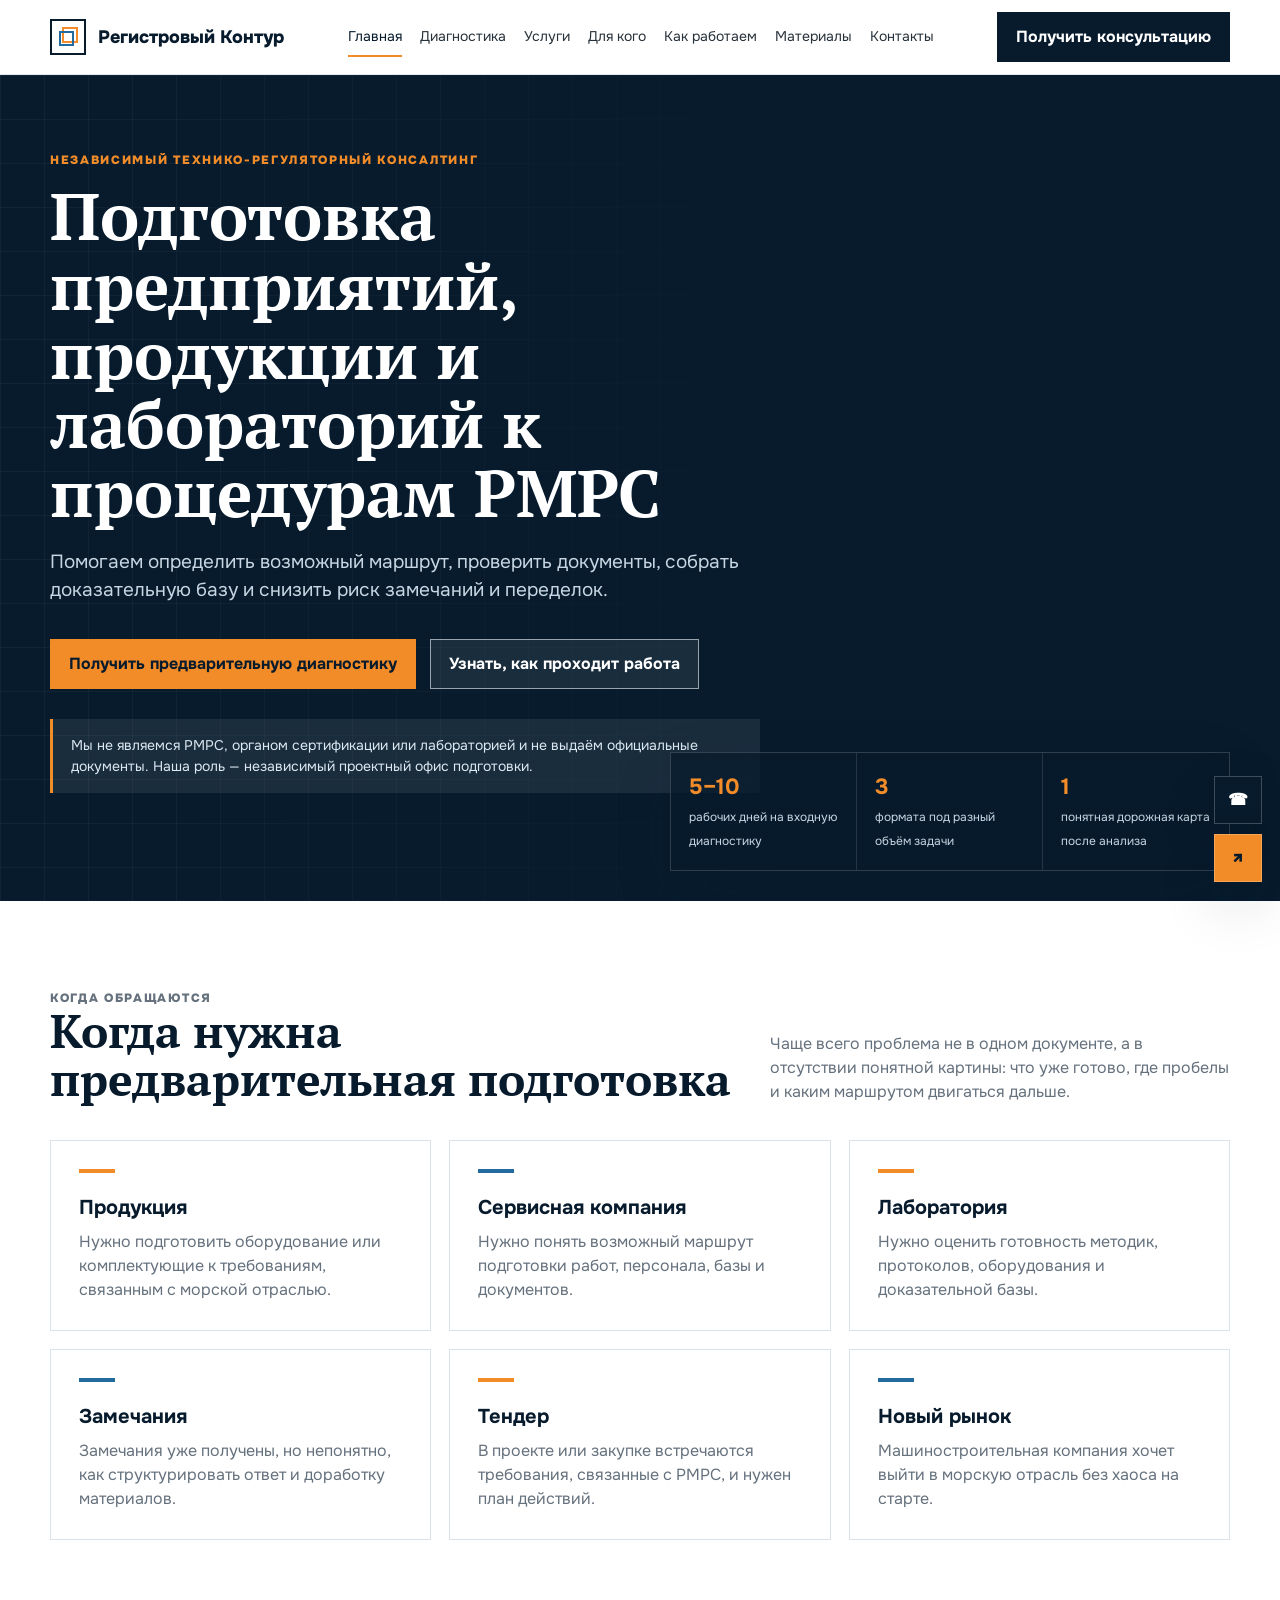
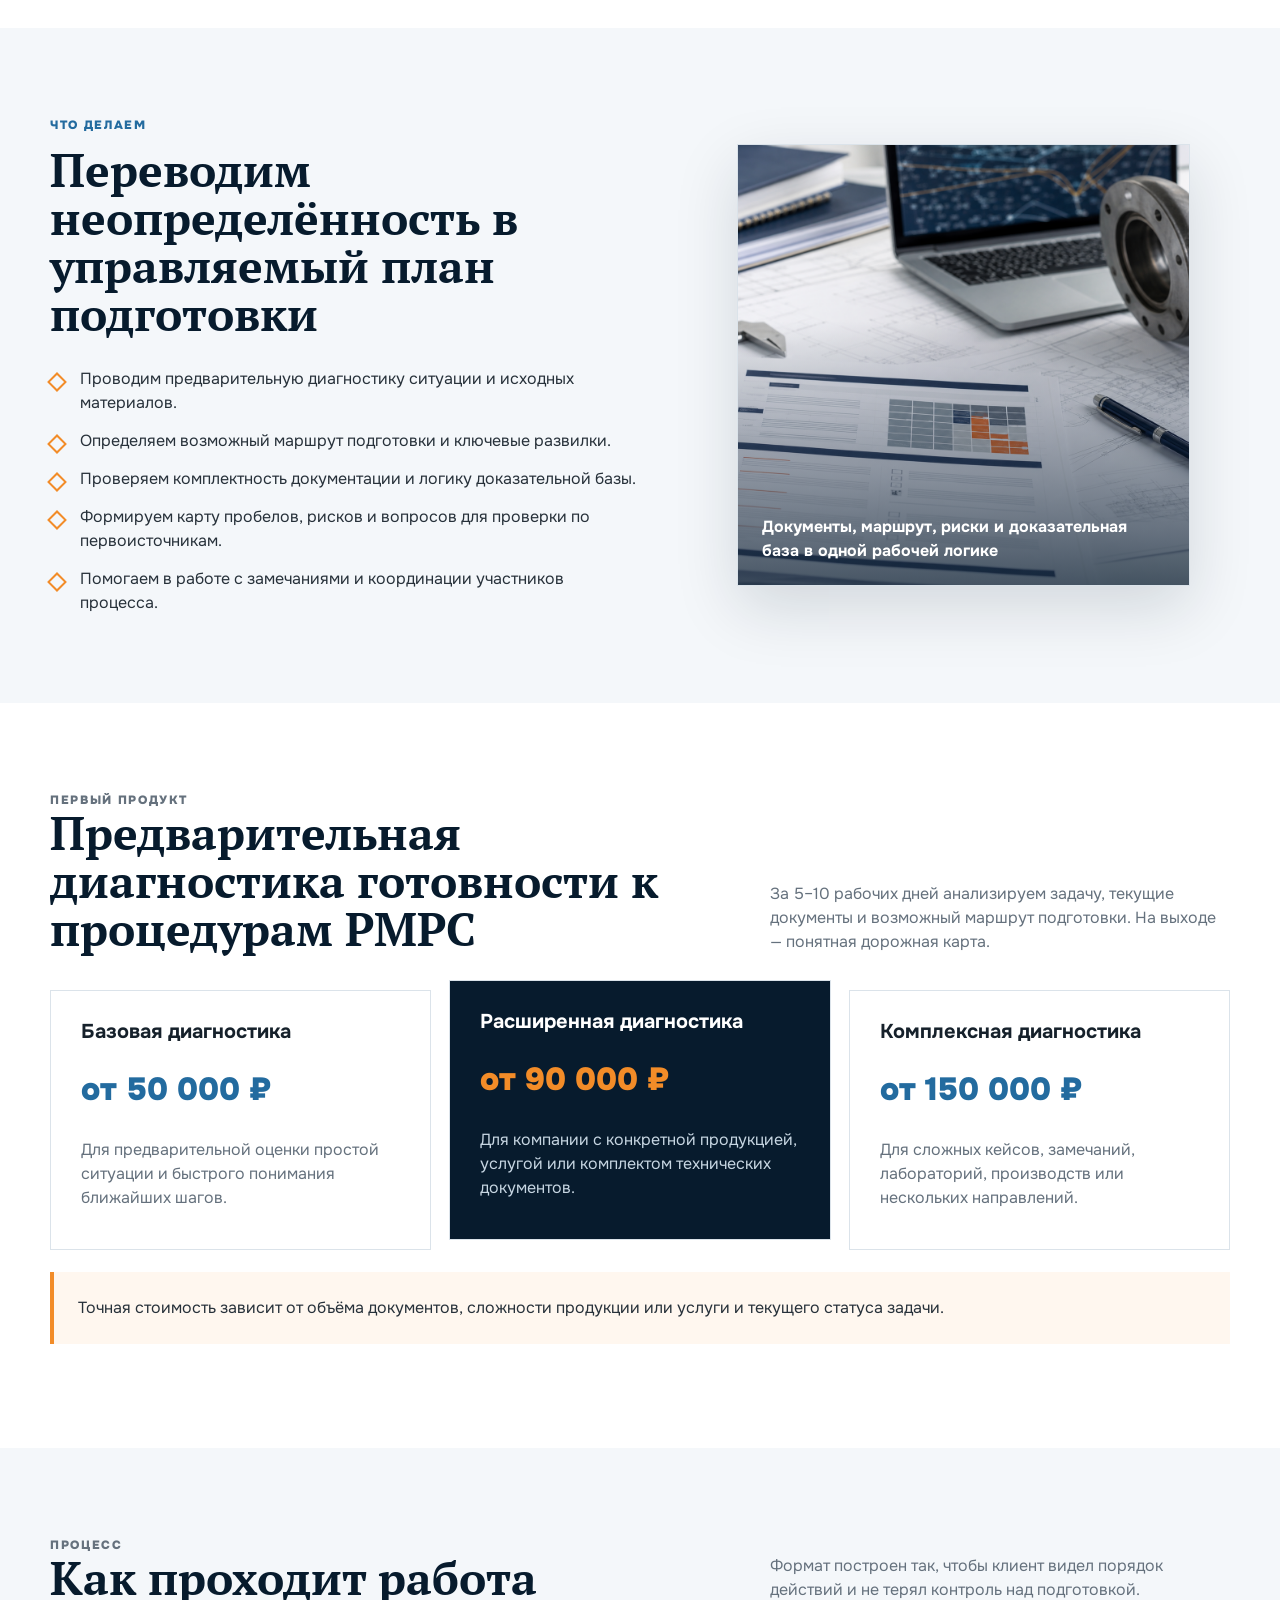
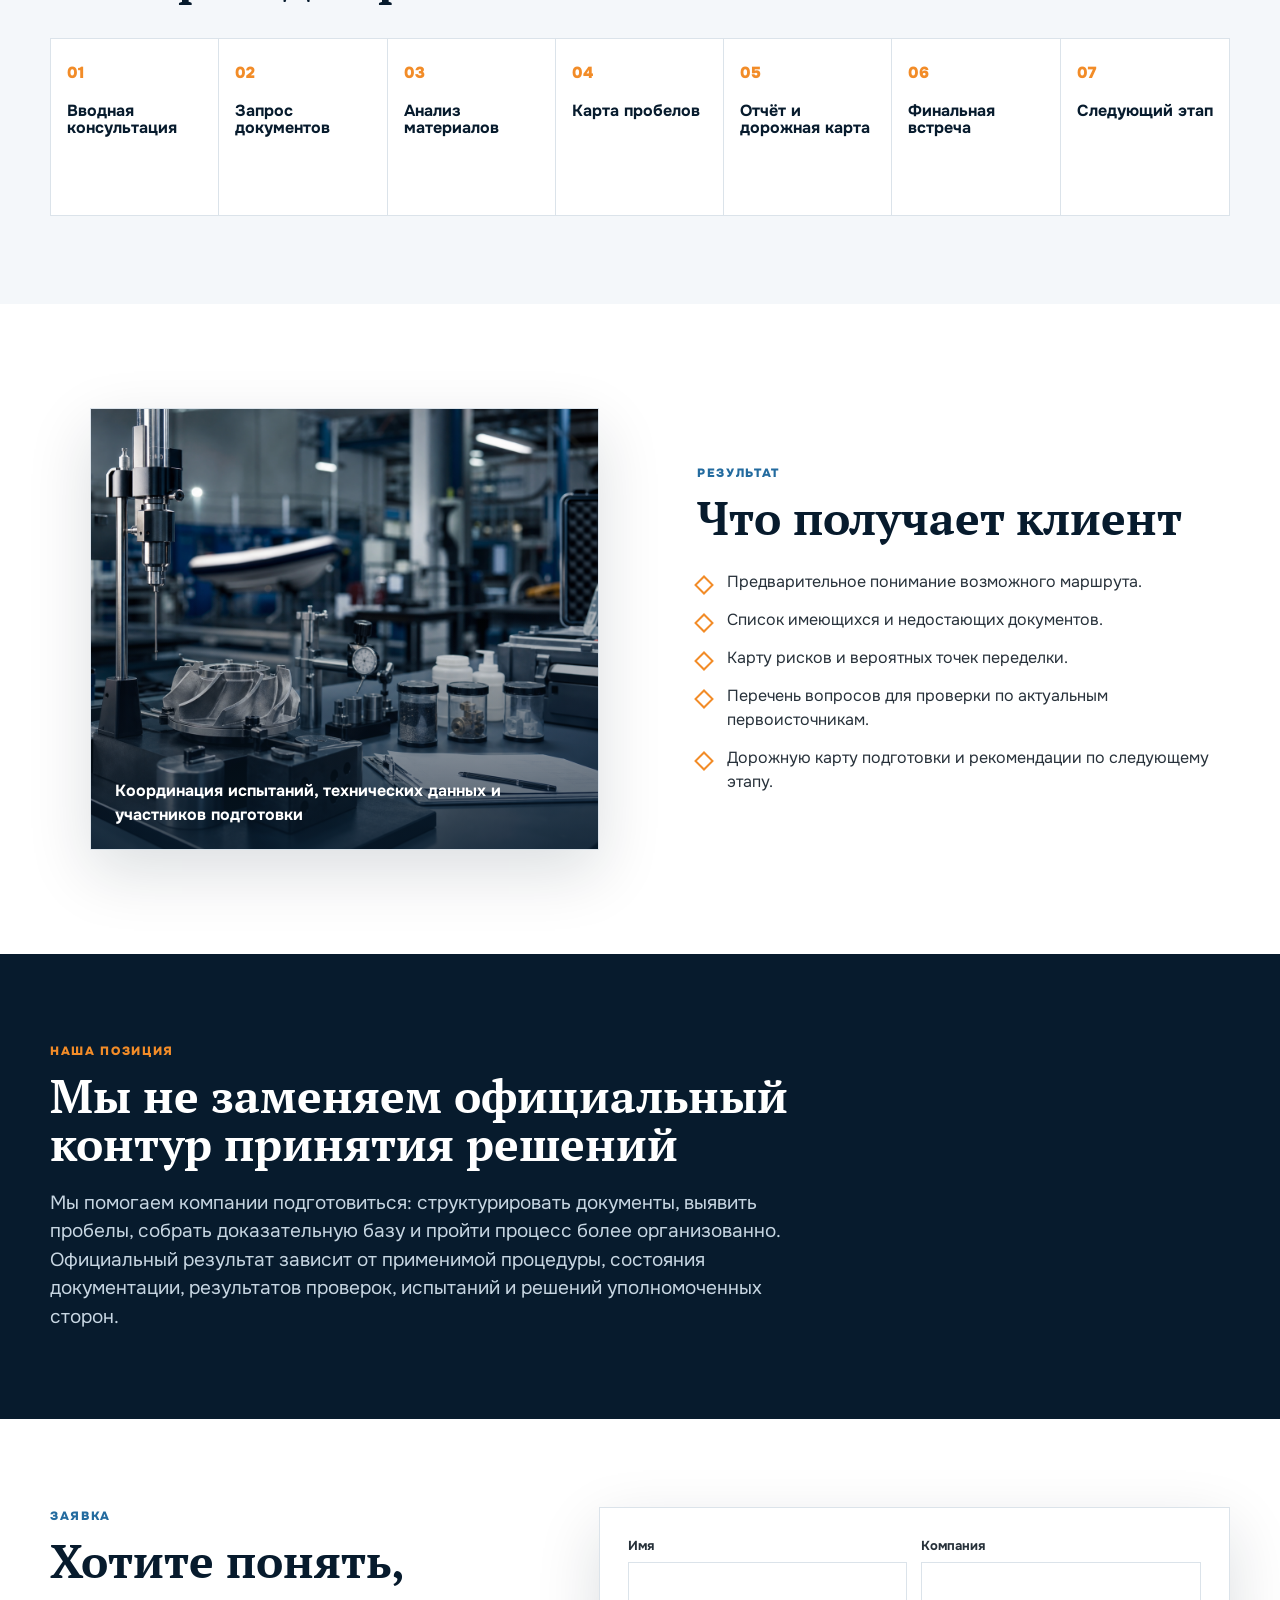
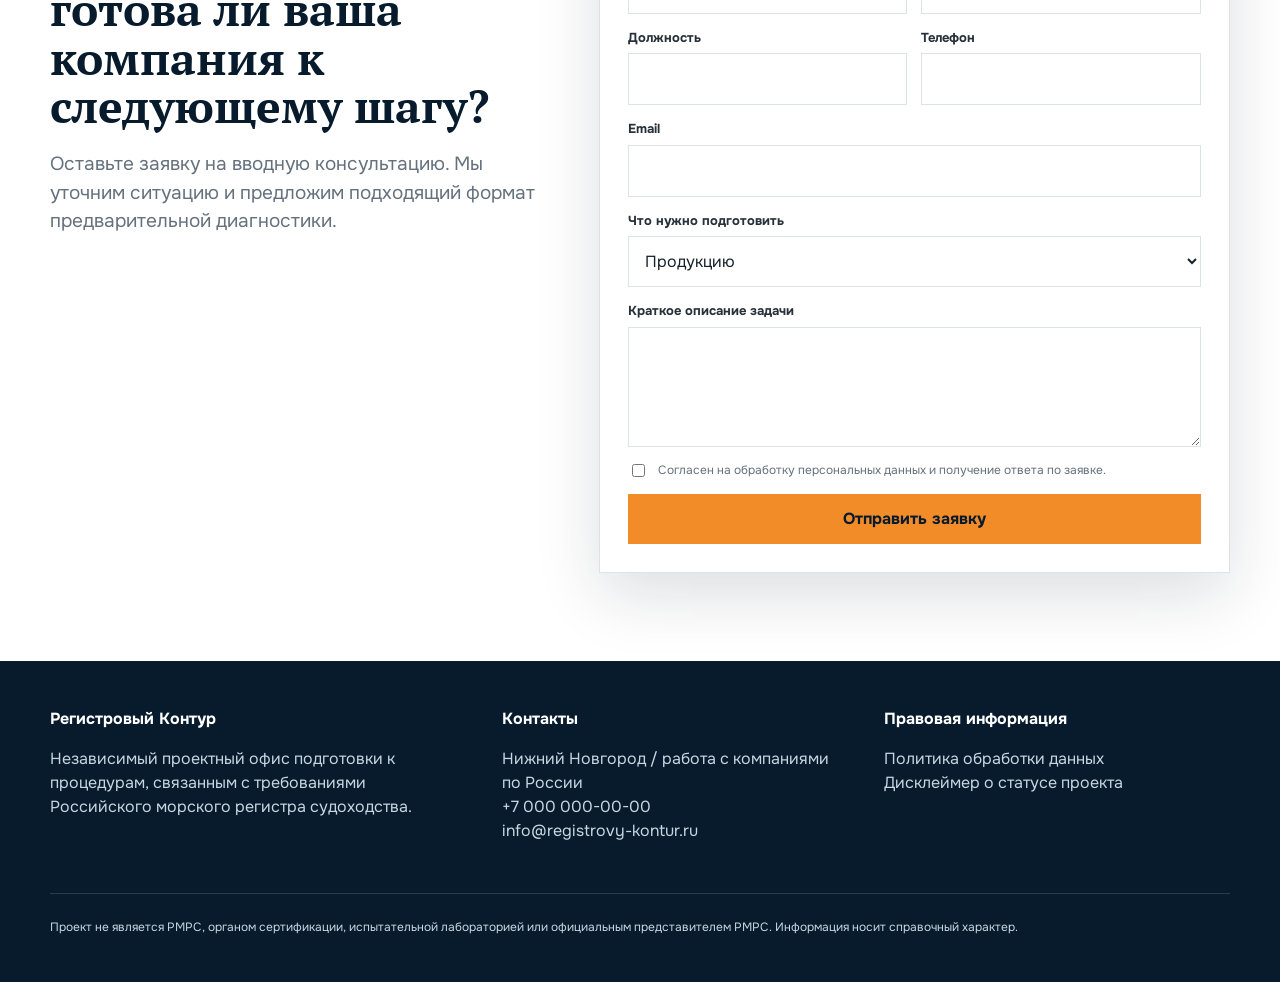
==== index.html @ a66cb866 "Initial site" ====
<!doctype html>
<html lang="ru">
<head>
  <meta charset="utf-8">
  <meta name="viewport" content="width=device-width, initial-scale=1">
  <title>Подготовка к процедурам РМРС — независимый технический консалтинг</title>
  <meta name="description" content="Помогаем производителям, сервисным компаниям и лабораториям подготовиться к процедурам РМРС: диагностика, документы, доказательная база, карта рисков и сопровождение замечаний.">
  <link rel="preconnect" href="https://fonts.googleapis.com">
  <link rel="preconnect" href="https://fonts.gstatic.com" crossorigin>
  <link href="https://fonts.googleapis.com/css2?family=Onest:wght@400;500;700;800;900&family=PT+Serif:wght@700&display=swap" rel="stylesheet">
  <link rel="stylesheet" href="assets/css/styles.css">
</head>
<body style="--hero-image: url('assets/img/hero-shipyard.png')">
  <header class="site-header">
    <nav class="nav" aria-label="Главное меню">
      <a class="brand" href="index.html"><span class="brand-mark"></span><span>Регистровый Контур</span></a>
      <button class="nav-toggle" type="button" aria-label="Открыть меню" aria-expanded="false"><span></span><span></span><span></span></button>
      <div class="nav-links">
        <a class="active" href="index.html">Главная</a>
        <a href="diagnostika.html">Диагностика</a>
        <a href="uslugi.html">Услуги</a>
        <a href="dlya-kogo.html">Для кого</a>
        <a href="kak-rabotaem.html">Как работаем</a>
        <a href="materialy.html">Материалы</a>
        <a href="contacts.html">Контакты</a>
      </div>
      <a class="button" href="#lead">Получить консультацию</a>
    </nav>
  </header>

  <main>
    <section class="hero">
      <div class="container hero-inner">
        <div>
          <p class="eyebrow">Независимый технико-регуляторный консалтинг</p>
          <h1>Подготовка предприятий, продукции и лабораторий к процедурам РМРС</h1>
          <p class="lead">Помогаем определить возможный маршрут, проверить документы, собрать доказательную базу и снизить риск замечаний и переделок.</p>
          <div class="hero-actions">
            <a class="button accent" href="#lead">Получить предварительную диагностику</a>
            <a class="button light" href="kak-rabotaem.html">Узнать, как проходит работа</a>
          </div>
          <p class="hero-note">Мы не являемся РМРС, органом сертификации или лабораторией и не выдаём официальные документы. Наша роль — независимый проектный офис подготовки.</p>
        </div>
        <div class="hero-metrics" aria-label="Ключевые параметры">
          <div class="metric"><strong>5–10</strong><span>рабочих дней на входную диагностику</span></div>
          <div class="metric"><strong>3</strong><span>формата под разный объём задачи</span></div>
          <div class="metric"><strong>1</strong><span>понятная дорожная карта после анализа</span></div>
        </div>
      </div>
    </section>

    <section class="section" id="situations">
      <div class="container">
        <div class="section-head">
          <div>
            <p class="eyebrow">Когда обращаются</p>
            <h2>Когда нужна предварительная подготовка</h2>
          </div>
          <p>Чаще всего проблема не в одном документе, а в отсутствии понятной картины: что уже готово, где пробелы и каким маршрутом двигаться дальше.</p>
        </div>
        <div class="grid cols-3">
          <article class="card"><h3>Продукция</h3><p>Нужно подготовить оборудование или комплектующие к требованиям, связанным с морской отраслью.</p></article>
          <article class="card blue"><h3>Сервисная компания</h3><p>Нужно понять возможный маршрут подготовки работ, персонала, базы и документов.</p></article>
          <article class="card"><h3>Лаборатория</h3><p>Нужно оценить готовность методик, протоколов, оборудования и доказательной базы.</p></article>
          <article class="card blue"><h3>Замечания</h3><p>Замечания уже получены, но непонятно, как структурировать ответ и доработку материалов.</p></article>
          <article class="card"><h3>Тендер</h3><p>В проекте или закупке встречаются требования, связанные с РМРС, и нужен план действий.</p></article>
          <article class="card blue"><h3>Новый рынок</h3><p>Машиностроительная компания хочет выйти в морскую отрасль без хаоса на старте.</p></article>
        </div>
      </div>
    </section>

    <section class="section soft">
      <div class="container split">
        <div>
          <p class="eyebrow">Что делаем</p>
          <h2>Переводим неопределённость в управляемый план подготовки</h2>
          <ul class="check-list">
            <li>Проводим предварительную диагностику ситуации и исходных материалов.</li>
            <li>Определяем возможный маршрут подготовки и ключевые развилки.</li>
            <li>Проверяем комплектность документации и логику доказательной базы.</li>
            <li>Формируем карту пробелов, рисков и вопросов для проверки по первоисточникам.</li>
            <li>Помогаем в работе с замечаниями и координации участников процесса.</li>
          </ul>
        </div>
        <figure class="media-panel">
          <img src="assets/img/docs-audit.png" alt="Техническая документация, чертежи и промышленная деталь на инженерном столе">
          <figcaption class="caption">Документы, маршрут, риски и доказательная база в одной рабочей логике</figcaption>
        </figure>
      </div>
    </section>

    <section class="section">
      <div class="container">
        <div class="section-head">
          <div>
            <p class="eyebrow">Первый продукт</p>
            <h2>Предварительная диагностика готовности к процедурам РМРС</h2>
          </div>
          <p>За 5–10 рабочих дней анализируем задачу, текущие документы и возможный маршрут подготовки. На выходе — понятная дорожная карта.</p>
        </div>
        <div class="price-grid">
          <article class="price-card">
            <h3>Базовая диагностика</h3>
            <div class="price">от 50 000 ₽</div>
            <p>Для предварительной оценки простой ситуации и быстрого понимания ближайших шагов.</p>
          </article>
          <article class="price-card featured">
            <h3>Расширенная диагностика</h3>
            <div class="price">от 90 000 ₽</div>
            <p>Для компании с конкретной продукцией, услугой или комплектом технических документов.</p>
          </article>
          <article class="price-card">
            <h3>Комплексная диагностика</h3>
            <div class="price">от 150 000 ₽</div>
            <p>Для сложных кейсов, замечаний, лабораторий, производств или нескольких направлений.</p>
          </article>
        </div>
        <p class="notice" style="margin-top: 22px;">Точная стоимость зависит от объёма документов, сложности продукции или услуги и текущего статуса задачи.</p>
      </div>
    </section>

    <section class="section soft">
      <div class="container">
        <div class="section-head">
          <div>
            <p class="eyebrow">Процесс</p>
            <h2>Как проходит работа</h2>
          </div>
          <p>Формат построен так, чтобы клиент видел порядок действий и не терял контроль над подготовкой.</p>
        </div>
        <div class="process">
          <div class="process-step"><span>01</span><h3>Вводная консультация</h3></div>
          <div class="process-step"><span>02</span><h3>Запрос документов</h3></div>
          <div class="process-step"><span>03</span><h3>Анализ материалов</h3></div>
          <div class="process-step"><span>04</span><h3>Карта пробелов</h3></div>
          <div class="process-step"><span>05</span><h3>Отчёт и дорожная карта</h3></div>
          <div class="process-step"><span>06</span><h3>Финальная встреча</h3></div>
          <div class="process-step"><span>07</span><h3>Следующий этап</h3></div>
        </div>
      </div>
    </section>

    <section class="section">
      <div class="container split">
        <figure class="media-panel">
          <img src="assets/img/lab-control.png" alt="Лабораторный стенд, измерительное оборудование и промышленная деталь">
          <figcaption class="caption">Координация испытаний, технических данных и участников подготовки</figcaption>
        </figure>
        <div>
          <p class="eyebrow">Результат</p>
          <h2>Что получает клиент</h2>
          <ul class="check-list">
            <li>Предварительное понимание возможного маршрута.</li>
            <li>Список имеющихся и недостающих документов.</li>
            <li>Карту рисков и вероятных точек переделки.</li>
            <li>Перечень вопросов для проверки по актуальным первоисточникам.</li>
            <li>Дорожную карту подготовки и рекомендации по следующему этапу.</li>
          </ul>
        </div>
      </div>
    </section>

    <section class="section dark">
      <div class="container">
        <p class="eyebrow">Наша позиция</p>
        <h2>Мы не заменяем официальный контур принятия решений</h2>
        <p class="lead">Мы помогаем компании подготовиться: структурировать документы, выявить пробелы, собрать доказательную базу и пройти процесс более организованно. Официальный результат зависит от применимой процедуры, состояния документации, результатов проверок, испытаний и решений уполномоченных сторон.</p>
      </div>
    </section>

    <section class="section" id="lead">
      <div class="container form-shell">
        <div>
          <p class="eyebrow">Заявка</p>
          <h2>Хотите понять, готова ли ваша компания к следующему шагу?</h2>
          <p class="lead">Оставьте заявку на вводную консультацию. Мы уточним ситуацию и предложим подходящий формат предварительной диагностики.</p>
        </div>
        <form class="form" data-lead-form>
          <div class="honeypot"><label>Сайт <input name="website" autocomplete="off"></label></div>
          <div class="form-row">
            <div class="field"><label for="name">Имя</label><input id="name" name="name" required></div>
            <div class="field"><label for="company">Компания</label><input id="company" name="company" required></div>
          </div>
          <div class="form-row">
            <div class="field"><label for="role">Должность</label><input id="role" name="role"></div>
            <div class="field"><label for="phone">Телефон</label><input id="phone" name="phone" required></div>
          </div>
          <div class="field"><label for="email">Email</label><input id="email" name="email" type="email"></div>
          <div class="field"><label for="topic">Что нужно подготовить</label><select id="topic" name="topic"><option>Продукцию</option><option>Сервисную компанию</option><option>Лабораторию</option><option>Производство</option><option>Документацию</option><option>Замечания</option><option>Пока не знаю, нужна консультация</option></select></div>
          <div class="field"><label for="message">Краткое описание задачи</label><textarea id="message" name="message"></textarea></div>
          <label class="consent"><input type="checkbox" required> <span>Согласен на обработку персональных данных и получение ответа по заявке.</span></label>
          <button class="button accent" type="submit">Отправить заявку</button>
          <div class="form-status" role="status"></div>
        </form>
      </div>
    </section>
  </main>

  <footer class="site-footer">
    <div class="container footer-grid">
      <div><strong>Регистровый Контур</strong><p>Независимый проектный офис подготовки к процедурам, связанным с требованиями Российского морского регистра судоходства.</p></div>
      <div><strong>Контакты</strong><p>Нижний Новгород / работа с компаниями по России<br><a href="tel:+70000000000">+7 000 000-00-00</a><br><a href="mailto:info@registrovy-kontur.ru">info@registrovy-kontur.ru</a></p></div>
      <div><strong>Правовая информация</strong><p><a href="privacy.html">Политика обработки данных</a><br><a href="about.html#disclaimer">Дисклеймер о статусе проекта</a></p></div>
    </div>
    <div class="container legal">Проект не является РМРС, органом сертификации, испытательной лабораторией или официальным представителем РМРС. Информация носит справочный характер.</div>
  </footer>

  <div class="floating-actions" aria-label="Быстрые действия"><a href="tel:+70000000000" aria-label="Позвонить">☎</a><a href="contacts.html#lead" aria-label="Написать">↗</a></div>
  <script src="assets/js/main.js"></script>
</body>
</html>
---- assets/css/styles.css ----
:root {
  --navy: #071b2d;
  --navy-2: #0d2a44;
  --blue: #236b9f;
  --sky: #7bbce3;
  --orange: #f28c28;
  --ink: #16212b;
  --muted: #65717d;
  --line: #dbe3ea;
  --soft: #f4f7fa;
  --white: #ffffff;
  --graphite: #27313a;
  --shadow: 0 22px 60px rgba(7, 27, 45, 0.14);
  --radius: 8px;
}

* {
  box-sizing: border-box;
}

html {
  scroll-behavior: smooth;
}

body {
  margin: 0;
  font-family: "Onest", "Segoe UI", sans-serif;
  color: var(--ink);
  background: var(--white);
  line-height: 1.5;
}

img {
  display: block;
  max-width: 100%;
}

a {
  color: inherit;
  text-decoration: none;
}

button,
input,
select,
textarea {
  font: inherit;
}

.site-header {
  position: sticky;
  top: 0;
  z-index: 30;
  border-bottom: 1px solid rgba(219, 227, 234, 0.82);
  background: rgba(255, 255, 255, 0.92);
  backdrop-filter: blur(18px);
}

.nav {
  display: flex;
  align-items: center;
  justify-content: space-between;
  width: min(1180px, calc(100% - 40px));
  min-height: 74px;
  margin: 0 auto;
  gap: 24px;
}

.brand {
  display: flex;
  align-items: center;
  gap: 12px;
  font-weight: 800;
  letter-spacing: 0;
  color: var(--navy);
}

.brand-mark {
  position: relative;
  width: 36px;
  height: 36px;
  border: 2px solid var(--navy);
}

.brand-mark::before,
.brand-mark::after {
  content: "";
  position: absolute;
  border: 2px solid var(--orange);
}

.brand-mark::before {
  inset: 6px 6px auto auto;
  width: 12px;
  height: 12px;
}

.brand-mark::after {
  left: 7px;
  bottom: 7px;
  width: 11px;
  height: 11px;
  border-color: var(--blue);
}

.brand span:last-child {
  display: block;
  font-size: 18px;
  white-space: nowrap;
}

.nav-links {
  display: flex;
  align-items: center;
  gap: 18px;
  color: var(--graphite);
  font-size: 14px;
}

.nav-links a {
  padding: 8px 0;
  border-bottom: 2px solid transparent;
}

.nav-links a:hover,
.nav-links a.active {
  color: var(--navy);
  border-color: var(--orange);
}

.nav-toggle {
  display: none;
  width: 42px;
  height: 42px;
  border: 1px solid var(--line);
  background: var(--white);
  color: var(--navy);
  cursor: pointer;
}

.nav-toggle span {
  display: block;
  width: 18px;
  height: 2px;
  margin: 5px auto;
  background: currentColor;
}

.button {
  display: inline-flex;
  align-items: center;
  justify-content: center;
  min-height: 46px;
  padding: 12px 18px;
  border: 1px solid var(--navy);
  background: var(--navy);
  color: var(--white);
  font-weight: 700;
  cursor: pointer;
  transition: transform 0.18s ease, border-color 0.18s ease, background 0.18s ease;
}

.button:hover {
  transform: translateY(-1px);
  background: var(--navy-2);
  border-color: var(--navy-2);
}

.button.accent {
  border-color: var(--orange);
  background: var(--orange);
  color: var(--navy);
}

.button.ghost {
  background: transparent;
  color: var(--navy);
}

.button.light {
  border-color: rgba(255, 255, 255, 0.56);
  background: rgba(255, 255, 255, 0.08);
  color: var(--white);
}

.section {
  padding: 88px 0;
}

.section.tight {
  padding: 58px 0;
}

.section.soft {
  background: var(--soft);
}

.section.dark {
  background: var(--navy);
  color: var(--white);
}

.container {
  width: min(1180px, calc(100% - 40px));
  margin: 0 auto;
}

.eyebrow {
  margin: 0 0 12px;
  color: var(--blue);
  font-size: 12px;
  font-weight: 900;
  letter-spacing: 0.14em;
  text-transform: uppercase;
}

.dark .eyebrow,
.hero .eyebrow {
  color: var(--orange);
}

h1,
h2,
h3 {
  margin: 0;
  color: var(--navy);
  line-height: 1.05;
  letter-spacing: 0;
}

.dark h1,
.dark h2,
.dark h3,
.hero h1 {
  color: var(--white);
}

h1 {
  max-width: 820px;
  font-family: "PT Serif", Georgia, serif;
  font-size: 66px;
  font-weight: 700;
}

h2 {
  max-width: 780px;
  font-family: "PT Serif", Georgia, serif;
  font-size: 46px;
}

h3 {
  font-size: 20px;
}

.lead {
  max-width: 760px;
  margin: 20px 0 0;
  color: var(--muted);
  font-size: 19px;
}

.dark .lead,
.hero .lead {
  color: #c7d6e2;
}

.hero {
  position: relative;
  min-height: calc(100vh - 74px);
  overflow: hidden;
  background: var(--navy);
  color: var(--white);
}

.hero::before {
  content: "";
  position: absolute;
  inset: 0;
  background:
    linear-gradient(90deg, rgba(7, 27, 45, 0.98) 0%, rgba(7, 27, 45, 0.86) 42%, rgba(7, 27, 45, 0.28) 72%),
    var(--hero-image) center / cover no-repeat;
}

.hero::after {
  content: "";
  position: absolute;
  inset: 0;
  background-image:
    linear-gradient(rgba(255, 255, 255, 0.045) 1px, transparent 1px),
    linear-gradient(90deg, rgba(255, 255, 255, 0.045) 1px, transparent 1px);
  background-size: 44px 44px;
  mask-image: linear-gradient(90deg, black, transparent 70%);
}

.hero-inner {
  position: relative;
  z-index: 2;
  display: grid;
  grid-template-columns: minmax(0, 760px) 1fr;
  align-items: center;
  min-height: calc(100vh - 74px);
  padding: 74px 0 92px;
}

.hero-actions {
  display: flex;
  flex-wrap: wrap;
  gap: 14px;
  margin-top: 34px;
}

.hero-note {
  max-width: 710px;
  margin-top: 30px;
  padding: 16px 18px;
  border-left: 3px solid var(--orange);
  background: rgba(255, 255, 255, 0.08);
  color: #dce8f2;
  font-size: 14px;
}

.hero-metrics {
  position: absolute;
  right: 0;
  bottom: 30px;
  display: grid;
  grid-template-columns: repeat(3, 1fr);
  width: min(560px, 52vw);
  border: 1px solid rgba(255, 255, 255, 0.16);
  background: rgba(7, 27, 45, 0.72);
  box-shadow: var(--shadow);
}

.metric {
  padding: 18px;
  border-right: 1px solid rgba(255, 255, 255, 0.12);
}

.metric:last-child {
  border-right: 0;
}

.metric strong {
  display: block;
  color: var(--orange);
  font-size: 22px;
}

.metric span {
  color: #c7d6e2;
  font-size: 12px;
}

.section-head {
  display: flex;
  justify-content: space-between;
  align-items: end;
  gap: 32px;
  margin-bottom: 36px;
}

.section-head p {
  max-width: 460px;
  margin: 0;
  color: var(--muted);
}

.grid {
  display: grid;
  gap: 18px;
}

.grid.cols-2 {
  grid-template-columns: repeat(2, minmax(0, 1fr));
}

.grid.cols-3 {
  grid-template-columns: repeat(3, minmax(0, 1fr));
}

.grid.cols-4 {
  grid-template-columns: repeat(4, minmax(0, 1fr));
}

.card {
  position: relative;
  padding: 28px;
  border: 1px solid var(--line);
  background: var(--white);
}

.soft .card {
  background: var(--white);
}

.dark .card {
  border-color: rgba(255, 255, 255, 0.14);
  background: rgba(255, 255, 255, 0.06);
}

.card::before {
  content: "";
  display: block;
  width: 36px;
  height: 4px;
  margin-bottom: 24px;
  background: var(--orange);
}

.card.blue::before {
  background: var(--blue);
}

.card h3 {
  margin-bottom: 12px;
}

.card p {
  margin: 0;
  color: var(--muted);
}

.dark .card p {
  color: #c7d6e2;
}

.split {
  display: grid;
  grid-template-columns: minmax(0, 1.05fr) minmax(360px, 0.95fr);
  align-items: center;
  gap: 58px;
}

.media-panel {
  position: relative;
  min-height: 440px;
  overflow: hidden;
  border: 1px solid var(--line);
  background: var(--navy);
  box-shadow: var(--shadow);
}

.media-panel img {
  width: 100%;
  height: 100%;
  min-height: 440px;
  object-fit: cover;
}

.media-panel::after {
  content: "";
  position: absolute;
  inset: 0;
  background: linear-gradient(180deg, transparent 40%, rgba(7, 27, 45, 0.72));
}

.caption {
  position: absolute;
  left: 24px;
  right: 24px;
  bottom: 22px;
  z-index: 2;
  color: var(--white);
  font-weight: 700;
}

.check-list {
  display: grid;
  gap: 14px;
  margin: 28px 0 0;
  padding: 0;
  list-style: none;
}

.check-list li {
  position: relative;
  padding-left: 30px;
  color: var(--graphite);
}

.dark .check-list li {
  color: #dce8f2;
}

.check-list li::before {
  content: "";
  position: absolute;
  left: 0;
  top: 8px;
  width: 10px;
  height: 10px;
  border: 2px solid var(--orange);
  transform: rotate(45deg);
}

.process {
  display: grid;
  grid-template-columns: repeat(7, minmax(0, 1fr));
  border: 1px solid var(--line);
  background: var(--white);
}

.process-step {
  min-height: 176px;
  padding: 22px 16px;
  border-right: 1px solid var(--line);
}

.process-step:last-child {
  border-right: 0;
}

.process-step span {
  color: var(--orange);
  font-weight: 900;
}

.process-step h3 {
  margin-top: 18px;
  font-size: 16px;
}

.price-grid {
  display: grid;
  grid-template-columns: repeat(3, minmax(0, 1fr));
  gap: 18px;
}

.price-card {
  min-height: 260px;
  padding: 30px;
  border: 1px solid var(--line);
  background: var(--white);
}

.price-card.featured {
  background: var(--navy);
  color: var(--white);
  transform: translateY(-10px);
}

.price-card h3 {
  color: inherit;
}

.price {
  margin: 24px 0;
  color: var(--blue);
  font-size: 32px;
  font-weight: 900;
}

.featured .price {
  color: var(--orange);
}

.price-card p {
  margin: 0;
  color: var(--muted);
}

.featured p {
  color: #c7d6e2;
}

.notice {
  padding: 24px;
  border-left: 4px solid var(--orange);
  background: #fff7ef;
  color: var(--graphite);
}

.dark .notice {
  border-color: var(--orange);
  background: rgba(255, 255, 255, 0.08);
  color: #dce8f2;
}

.form-shell {
  display: grid;
  grid-template-columns: minmax(0, 0.8fr) minmax(420px, 1fr);
  gap: 44px;
  align-items: start;
}

.form {
  display: grid;
  gap: 14px;
  padding: 28px;
  border: 1px solid var(--line);
  background: var(--white);
  box-shadow: var(--shadow);
}

.form-row {
  display: grid;
  grid-template-columns: repeat(2, minmax(0, 1fr));
  gap: 14px;
}

.field {
  display: grid;
  gap: 6px;
}

.field label {
  color: var(--graphite);
  font-size: 13px;
  font-weight: 700;
}

.field input,
.field select,
.field textarea {
  width: 100%;
  border: 1px solid var(--line);
  border-radius: 0;
  background: var(--white);
  padding: 13px 12px;
  color: var(--ink);
  outline: none;
}

.field textarea {
  min-height: 120px;
  resize: vertical;
}

.field input:focus,
.field select:focus,
.field textarea:focus {
  border-color: var(--blue);
  box-shadow: 0 0 0 3px rgba(35, 107, 159, 0.12);
}

.consent {
  display: flex;
  gap: 10px;
  align-items: flex-start;
  color: var(--muted);
  font-size: 12px;
}

.consent input {
  margin-top: 3px;
}

.form-status {
  display: none;
  padding: 12px 14px;
  background: #e9f7ef;
  color: #145c33;
  font-size: 14px;
}

.form-status.visible {
  display: block;
}

.honeypot {
  position: absolute;
  left: -9999px;
}

.page-hero {
  padding: 82px 0 76px;
  background:
    linear-gradient(90deg, rgba(7, 27, 45, 0.96), rgba(7, 27, 45, 0.84)),
    var(--hero-image) center / cover no-repeat;
  color: var(--white);
}

.page-hero .lead {
  color: #c7d6e2;
}

.breadcrumbs {
  margin-bottom: 26px;
  color: #c7d6e2;
  font-size: 13px;
}

.breadcrumbs a {
  color: var(--white);
}

.article-list {
  display: grid;
  gap: 18px;
}

.article {
  display: grid;
  grid-template-columns: 180px 1fr;
  gap: 26px;
  align-items: center;
  padding: 24px;
  border: 1px solid var(--line);
  background: var(--white);
}

.article-date {
  color: var(--orange);
  font-weight: 900;
  text-transform: uppercase;
  letter-spacing: 0.08em;
}

.site-footer {
  padding: 46px 0;
  background: var(--navy);
  color: #c7d6e2;
}

.footer-grid {
  display: grid;
  grid-template-columns: 1.2fr 1fr 1fr;
  gap: 36px;
}

.site-footer strong {
  display: block;
  margin-bottom: 10px;
  color: var(--white);
}

.site-footer a:hover {
  color: var(--orange);
}

.legal {
  margin-top: 34px;
  padding-top: 24px;
  border-top: 1px solid rgba(255, 255, 255, 0.14);
  font-size: 12px;
}

.floating-actions {
  position: fixed;
  right: 18px;
  bottom: 18px;
  z-index: 25;
  display: grid;
  gap: 10px;
}

.floating-actions a {
  display: grid;
  place-items: center;
  width: 48px;
  height: 48px;
  border: 1px solid rgba(255, 255, 255, 0.22);
  background: var(--navy);
  color: var(--white);
  font-weight: 900;
  box-shadow: var(--shadow);
}

.floating-actions a:last-child {
  background: var(--orange);
  color: var(--navy);
}

@media (max-width: 980px) {
  .nav {
    min-height: 66px;
  }

  .nav-toggle {
    display: block;
  }

  .nav-links {
    position: absolute;
    left: 0;
    right: 0;
    top: 66px;
    display: none;
    flex-direction: column;
    align-items: stretch;
    padding: 16px 20px 20px;
    border-bottom: 1px solid var(--line);
    background: var(--white);
  }

  .nav-links.open {
    display: flex;
  }

  .nav-links a {
    padding: 11px 0;
  }

  .nav .button {
    display: none;
  }

  .hero-inner {
    grid-template-columns: 1fr;
    min-height: auto;
    padding: 70px 0 72px;
  }

  .hero-metrics {
    position: static;
    width: 100%;
    margin-top: 34px;
    grid-template-columns: 1fr;
  }

  h1 {
    font-size: 52px;
  }

  h2 {
    font-size: 38px;
  }

  .metric {
    border-right: 0;
    border-bottom: 1px solid rgba(255, 255, 255, 0.12);
  }

  .metric:last-child {
    border-bottom: 0;
  }

  .section-head,
  .split,
  .form-shell {
    grid-template-columns: 1fr;
    display: grid;
  }

  .grid.cols-3,
  .grid.cols-4,
  .price-grid {
    grid-template-columns: repeat(2, minmax(0, 1fr));
  }

  .process {
    grid-template-columns: repeat(2, minmax(0, 1fr));
  }

  .process-step {
    border-right: 1px solid var(--line);
    border-bottom: 1px solid var(--line);
  }
}

@media (max-width: 640px) {
  .container,
  .nav {
    width: min(100% - 28px, 1180px);
  }

  .brand span:last-child {
    font-size: 15px;
  }

  .section {
    padding: 62px 0;
  }

  h1 {
    font-size: 38px;
  }

  h2 {
    font-size: 30px;
  }

  .hero-actions,
  .button {
    width: 100%;
  }

  .hero::before {
    background:
      linear-gradient(180deg, rgba(7, 27, 45, 0.96) 0%, rgba(7, 27, 45, 0.9) 58%, rgba(7, 27, 45, 0.55) 100%),
      var(--hero-image) center / cover no-repeat;
  }

  .grid.cols-2,
  .grid.cols-3,
  .grid.cols-4,
  .price-grid,
  .process,
  .footer-grid,
  .form-row,
  .article {
    grid-template-columns: 1fr;
  }

  .media-panel,
  .media-panel img {
    min-height: 320px;
  }

  .price-card.featured {
    transform: none;
  }

  .form {
    padding: 20px;
  }

  .floating-actions {
    right: 12px;
    bottom: 12px;
  }
}
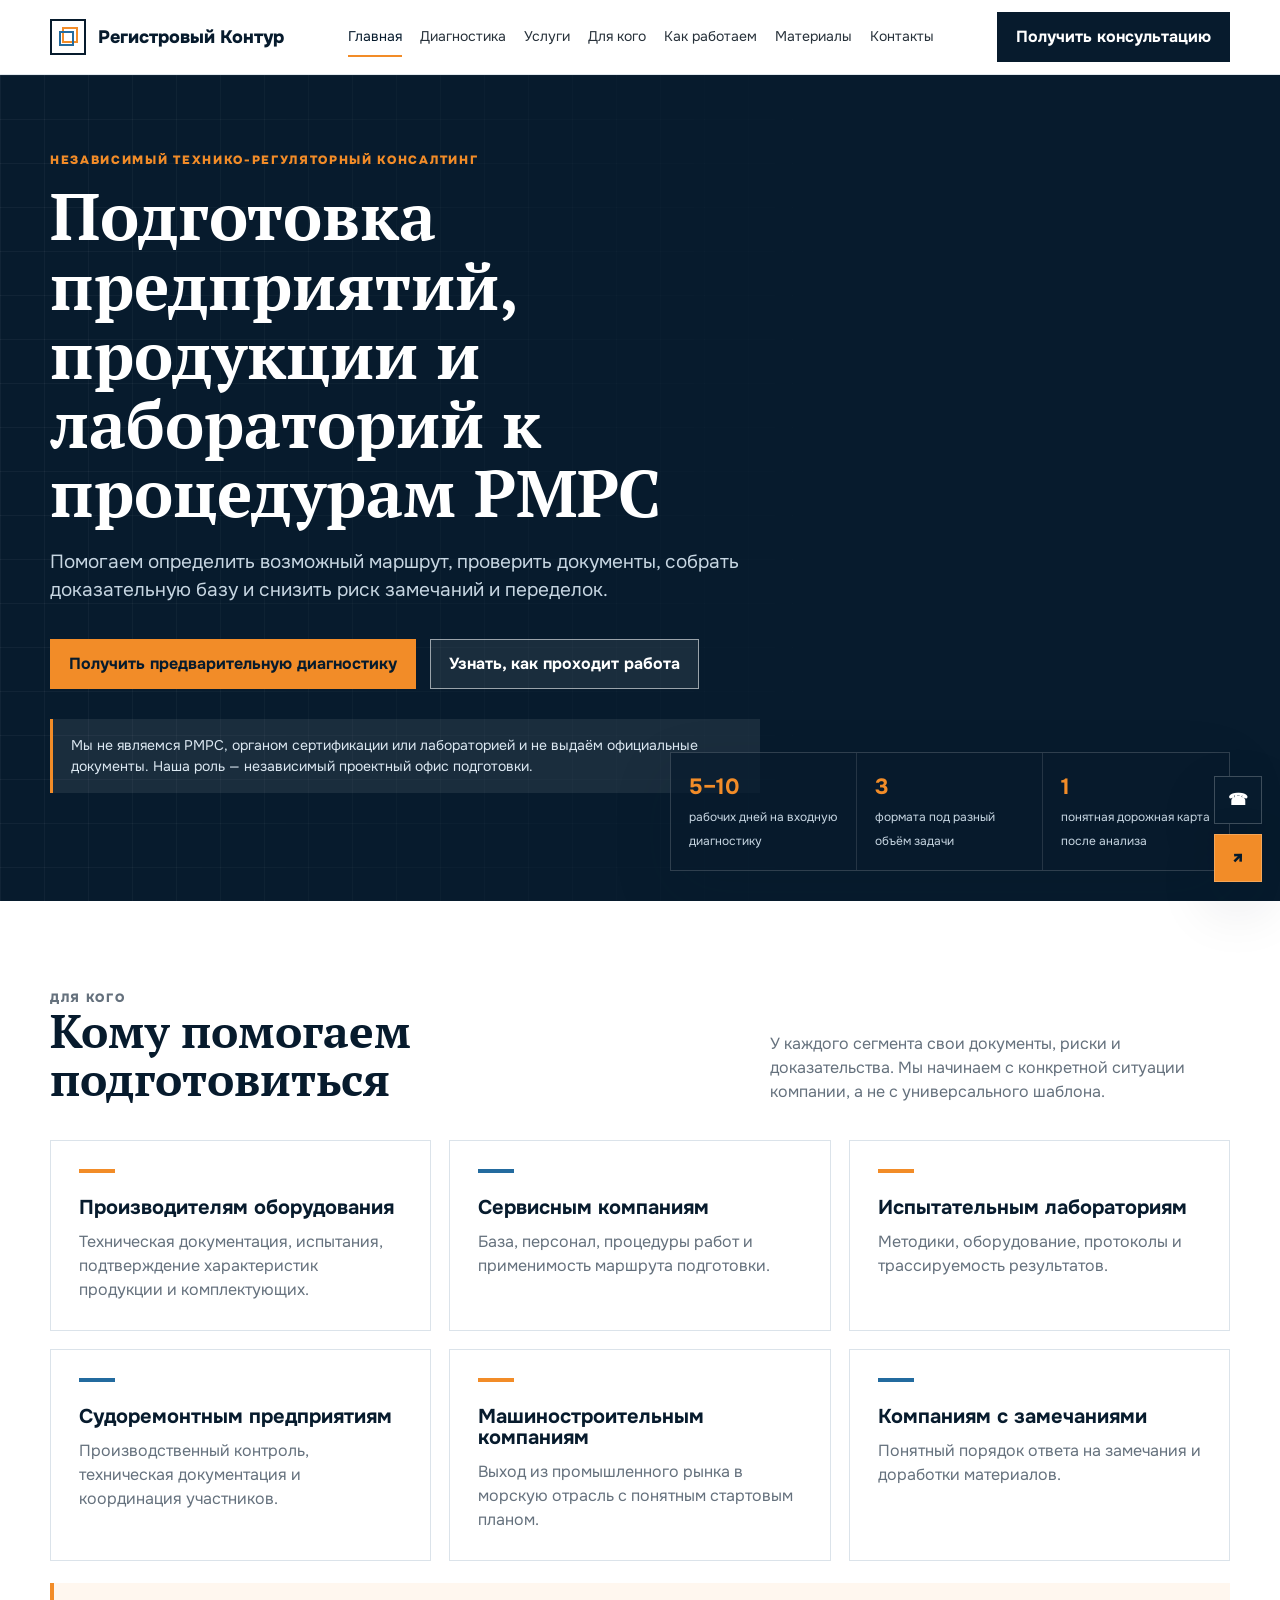
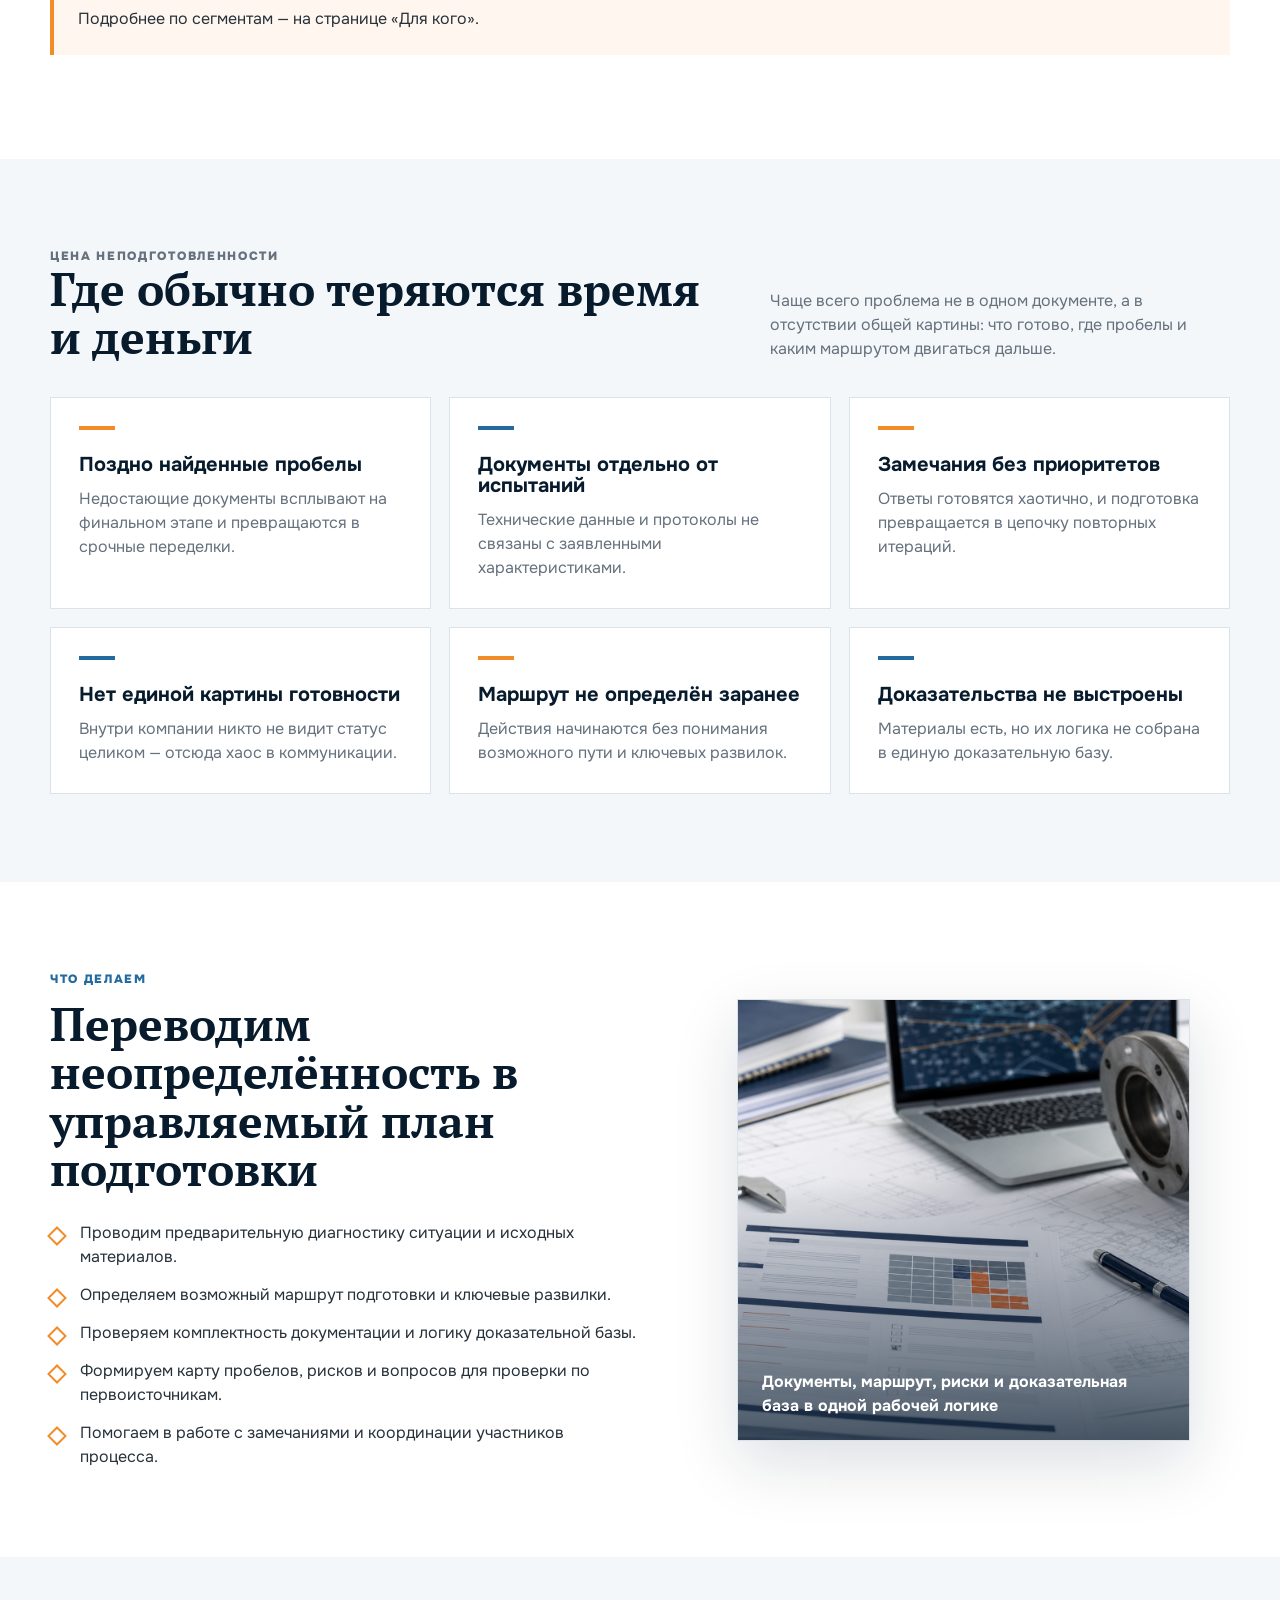
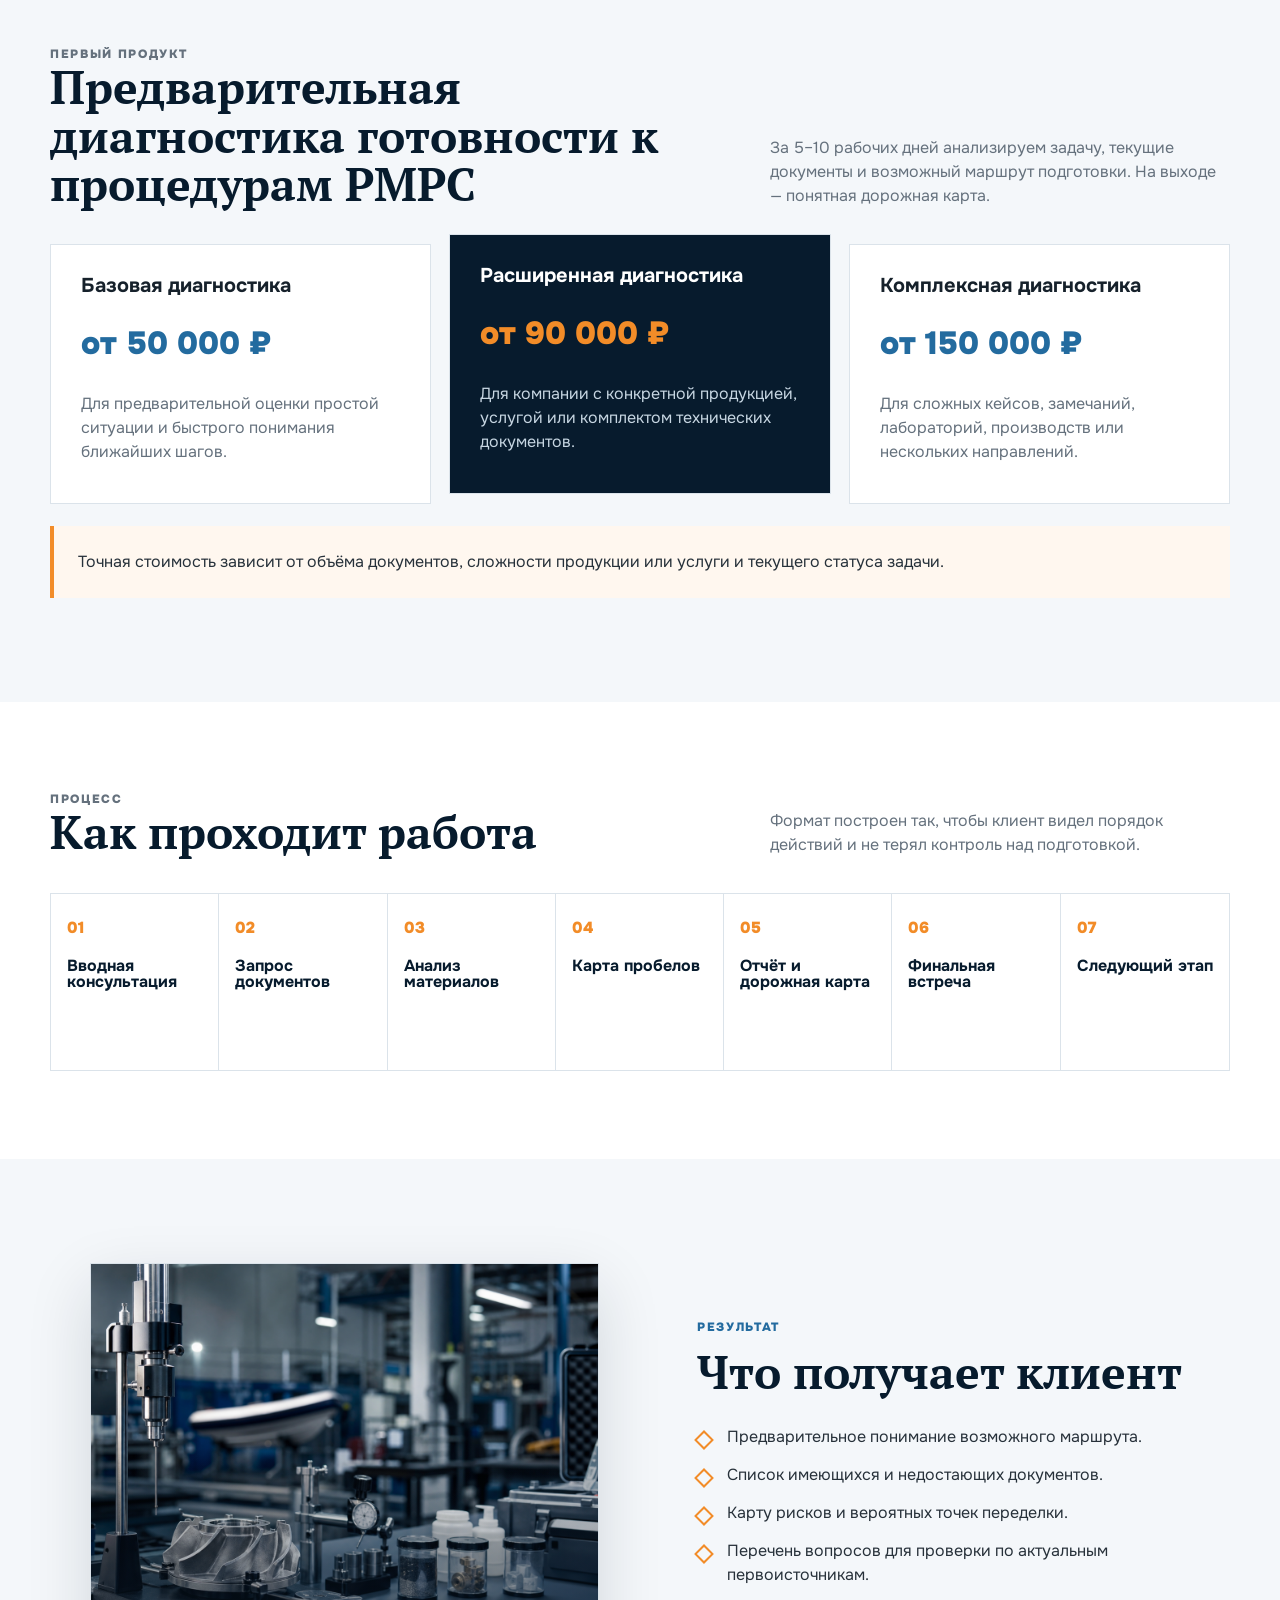
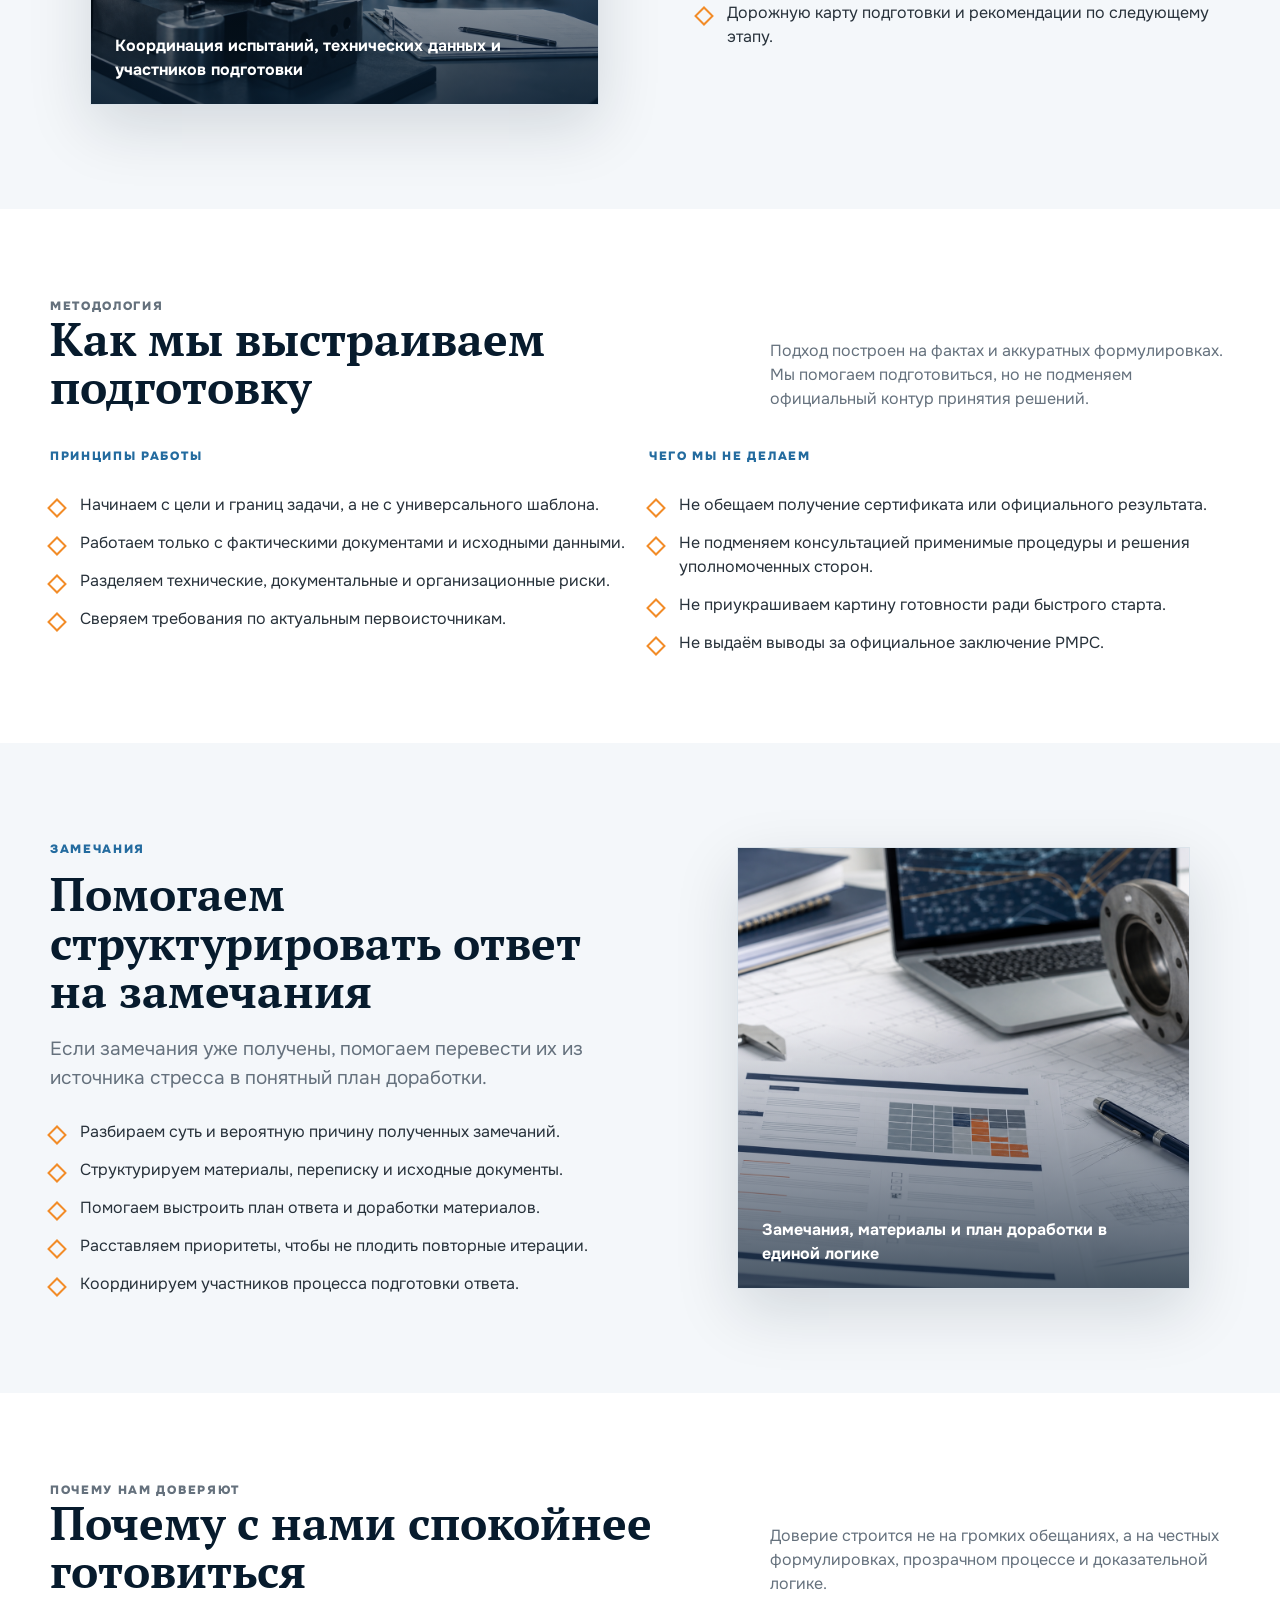
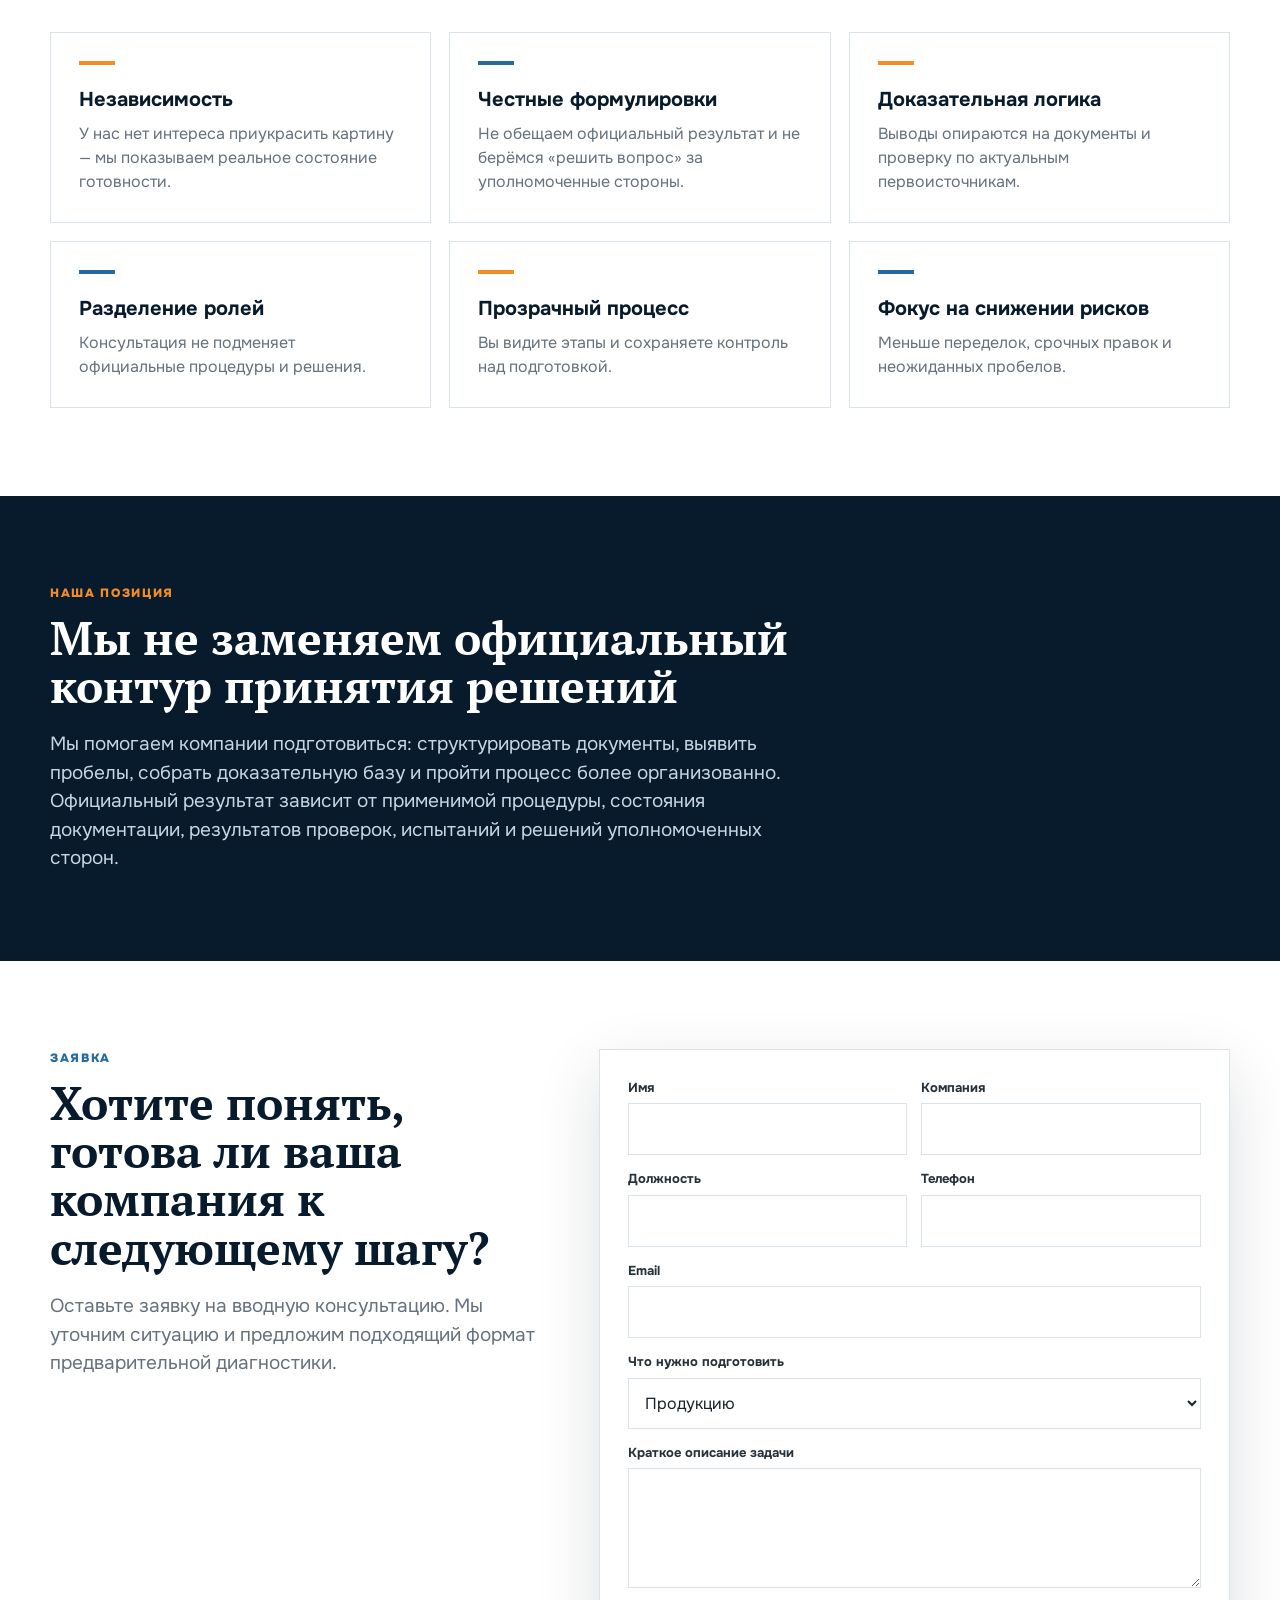
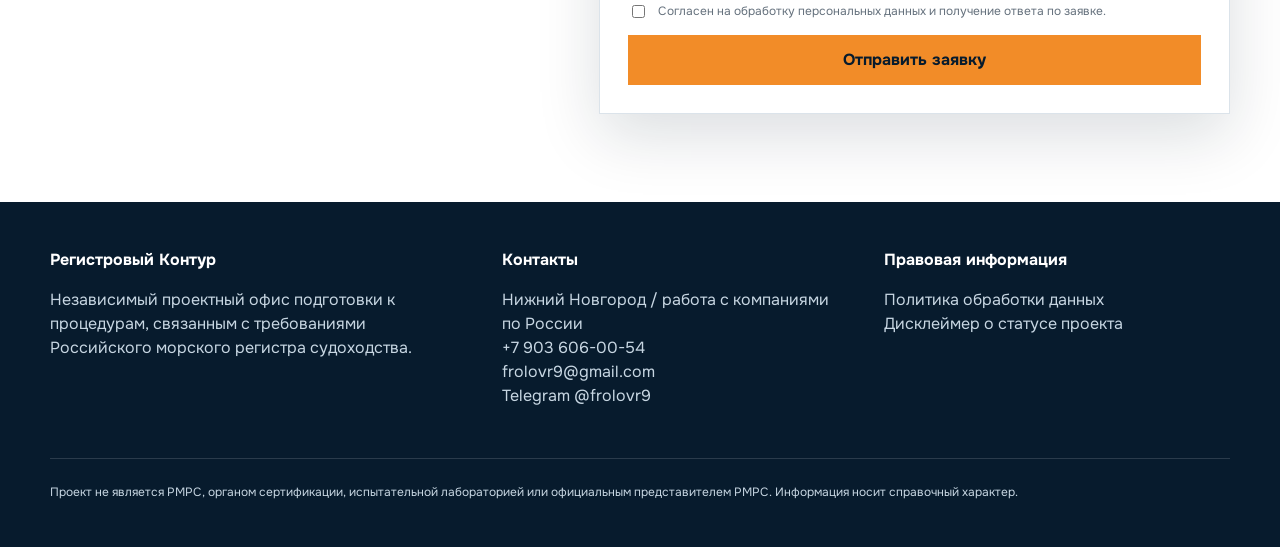
==== commit 612dd420: "Собрать главную в единый лендинг из 13 блоков, вставить реальные контакты, убрать демо-данные - inde" ====
--- a/index.html
+++ b/index.html
@@ -29,6 +29,7 @@
   </header>
 
   <main>
+    <!-- БЛОК 1 — ПЕРВЫЙ ЭКРАН (hero) -->
     <section class="hero">
       <div class="container hero-inner">
         <div>
@@ -37,7 +38,7 @@
           <p class="lead">Помогаем определить возможный маршрут, проверить документы, собрать доказательную базу и снизить риск замечаний и переделок.</p>
           <div class="hero-actions">
             <a class="button accent" href="#lead">Получить предварительную диагностику</a>
-            <a class="button light" href="kak-rabotaem.html">Узнать, как проходит работа</a>
+            <a class="button light" href="#process">Узнать, как проходит работа</a>
           </div>
           <p class="hero-note">Мы не являемся РМРС, органом сертификации или лабораторией и не выдаём официальные документы. Наша роль — независимый проектный офис подготовки.</p>
         </div>
@@ -49,27 +50,51 @@
       </div>
     </section>
 
-    <section class="section" id="situations">
-      <div class="container">
-        <div class="section-head">
-          <div>
-            <p class="eyebrow">Когда обращаются</p>
-            <h2>Когда нужна предварительная подготовка</h2>
-          </div>
-          <p>Чаще всего проблема не в одном документе, а в отсутствии понятной картины: что уже готово, где пробелы и каким маршрутом двигаться дальше.</p>
+    <!-- БЛОК 2 — ДЛЯ КОГО РАБОТАЕМ -->
+    <section class="section" id="for-whom">
+      <div class="container">
+        <div class="section-head">
+          <div>
+            <p class="eyebrow">Для кого</p>
+            <h2>Кому помогаем подготовиться</h2>
+          </div>
+          <p>У каждого сегмента свои документы, риски и доказательства. Мы начинаем с конкретной ситуации компании, а не с универсального шаблона.</p>
         </div>
         <div class="grid cols-3">
-          <article class="card"><h3>Продукция</h3><p>Нужно подготовить оборудование или комплектующие к требованиям, связанным с морской отраслью.</p></article>
-          <article class="card blue"><h3>Сервисная компания</h3><p>Нужно понять возможный маршрут подготовки работ, персонала, базы и документов.</p></article>
-          <article class="card"><h3>Лаборатория</h3><p>Нужно оценить готовность методик, протоколов, оборудования и доказательной базы.</p></article>
-          <article class="card blue"><h3>Замечания</h3><p>Замечания уже получены, но непонятно, как структурировать ответ и доработку материалов.</p></article>
-          <article class="card"><h3>Тендер</h3><p>В проекте или закупке встречаются требования, связанные с РМРС, и нужен план действий.</p></article>
-          <article class="card blue"><h3>Новый рынок</h3><p>Машиностроительная компания хочет выйти в морскую отрасль без хаоса на старте.</p></article>
-        </div>
-      </div>
-    </section>
-
-    <section class="section soft">
+          <article class="card"><h3>Производителям оборудования</h3><p>Техническая документация, испытания, подтверждение характеристик продукции и комплектующих.</p></article>
+          <article class="card blue"><h3>Сервисным компаниям</h3><p>База, персонал, процедуры работ и применимость маршрута подготовки.</p></article>
+          <article class="card"><h3>Испытательным лабораториям</h3><p>Методики, оборудование, протоколы и трассируемость результатов.</p></article>
+          <article class="card blue"><h3>Судоремонтным предприятиям</h3><p>Производственный контроль, техническая документация и координация участников.</p></article>
+          <article class="card"><h3>Машиностроительным компаниям</h3><p>Выход из промышленного рынка в морскую отрасль с понятным стартовым планом.</p></article>
+          <article class="card blue"><h3>Компаниям с замечаниями</h3><p>Понятный порядок ответа на замечания и доработки материалов.</p></article>
+        </div>
+        <p class="notice" style="margin-top: 22px;">Подробнее по сегментам — на странице <a href="dlya-kogo.html">«Для кого»</a>.</p>
+      </div>
+    </section>
+
+    <!-- БЛОК 3 — ГДЕ ТЕРЯЮТСЯ ВРЕМЯ И ДЕНЬГИ -->
+    <section class="section soft" id="risks">
+      <div class="container">
+        <div class="section-head">
+          <div>
+            <p class="eyebrow">Цена неподготовленности</p>
+            <h2>Где обычно теряются время и деньги</h2>
+          </div>
+          <p>Чаще всего проблема не в одном документе, а в отсутствии общей картины: что готово, где пробелы и каким маршрутом двигаться дальше.</p>
+        </div>
+        <div class="grid cols-3">
+          <article class="card"><h3>Поздно найденные пробелы</h3><p>Недостающие документы всплывают на финальном этапе и превращаются в срочные переделки.</p></article>
+          <article class="card blue"><h3>Документы отдельно от испытаний</h3><p>Технические данные и протоколы не связаны с заявленными характеристиками.</p></article>
+          <article class="card"><h3>Замечания без приоритетов</h3><p>Ответы готовятся хаотично, и подготовка превращается в цепочку повторных итераций.</p></article>
+          <article class="card blue"><h3>Нет единой картины готовности</h3><p>Внутри компании никто не видит статус целиком — отсюда хаос в коммуникации.</p></article>
+          <article class="card"><h3>Маршрут не определён заранее</h3><p>Действия начинаются без понимания возможного пути и ключевых развилок.</p></article>
+          <article class="card blue"><h3>Доказательства не выстроены</h3><p>Материалы есть, но их логика не собрана в единую доказательную базу.</p></article>
+        </div>
+      </div>
+    </section>
+
+    <!-- БЛОК 4 — ЧТО ДЕЛАЕМ -->
+    <section class="section">
       <div class="container split">
         <div>
           <p class="eyebrow">Что делаем</p>
@@ -89,7 +114,8 @@
       </div>
     </section>
 
-    <section class="section">
+    <!-- БЛОК 5 — ПРЕДВАРИТЕЛЬНАЯ ДИАГНОСТИКА -->
+    <section class="section soft" id="diagnostics">
       <div class="container">
         <div class="section-head">
           <div>
@@ -119,7 +145,8 @@
       </div>
     </section>
 
-    <section class="section soft">
+    <!-- БЛОК 6 — КАК РАБОТАЕМ -->
+    <section class="section" id="process">
       <div class="container">
         <div class="section-head">
           <div>
@@ -140,7 +167,8 @@
       </div>
     </section>
 
-    <section class="section">
+    <!-- БЛОК 7 — ЧТО ПОЛУЧАЕТ КЛИЕНТ -->
+    <section class="section soft">
       <div class="container split">
         <figure class="media-panel">
           <img src="assets/img/lab-control.png" alt="Лабораторный стенд, измерительное оборудование и промышленная деталь">
@@ -160,6 +188,83 @@
       </div>
     </section>
 
+    <!-- БЛОК 8 — МЕТОДОЛОГИЯ -->
+    <section class="section" id="methodology">
+      <div class="container">
+        <div class="section-head">
+          <div>
+            <p class="eyebrow">Методология</p>
+            <h2>Как мы выстраиваем подготовку</h2>
+          </div>
+          <p>Подход построен на фактах и аккуратных формулировках. Мы помогаем подготовиться, но не подменяем официальный контур принятия решений.</p>
+        </div>
+        <div class="grid cols-2">
+          <div>
+            <p class="eyebrow">Принципы работы</p>
+            <ul class="check-list">
+              <li>Начинаем с цели и границ задачи, а не с универсального шаблона.</li>
+              <li>Работаем только с фактическими документами и исходными данными.</li>
+              <li>Разделяем технические, документальные и организационные риски.</li>
+              <li>Сверяем требования по актуальным первоисточникам.</li>
+            </ul>
+          </div>
+          <div>
+            <p class="eyebrow">Чего мы не делаем</p>
+            <ul class="check-list">
+              <li>Не обещаем получение сертификата или официального результата.</li>
+              <li>Не подменяем консультацией применимые процедуры и решения уполномоченных сторон.</li>
+              <li>Не приукрашиваем картину готовности ради быстрого старта.</li>
+              <li>Не выдаём выводы за официальное заключение РМРС.</li>
+            </ul>
+          </div>
+        </div>
+      </div>
+    </section>
+
+    <!-- БЛОК 9 — РАБОТА С ЗАМЕЧАНИЯМИ -->
+    <section class="section soft" id="remarks">
+      <div class="container split">
+        <div>
+          <p class="eyebrow">Замечания</p>
+          <h2>Помогаем структурировать ответ на замечания</h2>
+          <p class="lead">Если замечания уже получены, помогаем перевести их из источника стресса в понятный план доработки.</p>
+          <ul class="check-list">
+            <li>Разбираем суть и вероятную причину полученных замечаний.</li>
+            <li>Структурируем материалы, переписку и исходные документы.</li>
+            <li>Помогаем выстроить план ответа и доработки материалов.</li>
+            <li>Расставляем приоритеты, чтобы не плодить повторные итерации.</li>
+            <li>Координируем участников процесса подготовки ответа.</li>
+          </ul>
+        </div>
+        <figure class="media-panel">
+          <img src="assets/img/docs-audit.png" alt="Разбор технических замечаний и документов">
+          <figcaption class="caption">Замечания, материалы и план доработки в единой логике</figcaption>
+        </figure>
+      </div>
+    </section>
+
+    <!-- БЛОК 10 — ПОЧЕМУ НАМ ДОВЕРЯЮТ -->
+    <section class="section" id="trust">
+      <div class="container">
+        <div class="section-head">
+          <div>
+            <p class="eyebrow">Почему нам доверяют</p>
+            <h2>Почему с нами спокойнее готовиться</h2>
+          </div>
+          <p>Доверие строится не на громких обещаниях, а на честных формулировках, прозрачном процессе и доказательной логике.</p>
+        </div>
+        <div class="grid cols-3">
+          <article class="card"><h3>Независимость</h3><p>У нас нет интереса приукрасить картину — мы показываем реальное состояние готовности.</p></article>
+          <article class="card blue"><h3>Честные формулировки</h3><p>Не обещаем официальный результат и не берёмся «решить вопрос» за уполномоченные стороны.</p></article>
+          <article class="card"><h3>Доказательная логика</h3><p>Выводы опираются на документы и проверку по актуальным первоисточникам.</p></article>
+          <article class="card blue"><h3>Разделение ролей</h3><p>Консультация не подменяет официальные процедуры и решения.</p></article>
+          <article class="card"><h3>Прозрачный процесс</h3><p>Вы видите этапы и сохраняете контроль над подготовкой.</p></article>
+          <article class="card blue"><h3>Фокус на снижении рисков</h3><p>Меньше переделок, срочных правок и неожиданных пробелов.</p></article>
+        </div>
+      </div>
+    </section>
+
+    <!-- БЛОК 11 — НАША ПОЗИЦИЯ -->
     <section class="section dark">
       <div class="container">
         <p class="eyebrow">Наша позиция</p>
@@ -168,6 +273,7 @@
       </div>
     </section>
 
+    <!-- БЛОК 12 — ФОРМА ЗАЯВКИ -->
     <section class="section" id="lead">
       <div class="container form-shell">
         <div>
@@ -196,16 +302,17 @@
     </section>
   </main>
 
+  <!-- БЛОК 13 — ФУТЕР -->
   <footer class="site-footer">
     <div class="container footer-grid">
       <div><strong>Регистровый Контур</strong><p>Независимый проектный офис подготовки к процедурам, связанным с требованиями Российского морского регистра судоходства.</p></div>
-      <div><strong>Контакты</strong><p>Нижний Новгород / работа с компаниями по России<br><a href="tel:+70000000000">+7 000 000-00-00</a><br><a href="mailto:info@registrovy-kontur.ru">info@registrovy-kontur.ru</a></p></div>
+      <div><strong>Контакты</strong><p>Нижний Новгород / работа с компаниями по России<br><a href="tel:+79036060054">+7 903 606-00-54</a><br><a href="mailto:frolovr9@gmail.com">frolovr9@gmail.com</a><br><a href="https://t.me/frolovr9" target="_blank" rel="noopener">Telegram @frolovr9</a></p></div>
       <div><strong>Правовая информация</strong><p><a href="privacy.html">Политика обработки данных</a><br><a href="about.html#disclaimer">Дисклеймер о статусе проекта</a></p></div>
     </div>
     <div class="container legal">Проект не является РМРС, органом сертификации, испытательной лабораторией или официальным представителем РМРС. Информация носит справочный характер.</div>
   </footer>
 
-  <div class="floating-actions" aria-label="Быстрые действия"><a href="tel:+70000000000" aria-label="Позвонить">☎</a><a href="contacts.html#lead" aria-label="Написать">↗</a></div>
+  <div class="floating-actions" aria-label="Быстрые действия"><a href="tel:+79036060054" aria-label="Позвонить">☎</a><a href="#lead" aria-label="Оставить заявку">↗</a></div>
   <script src="assets/js/main.js"></script>
 </body>
 </html>
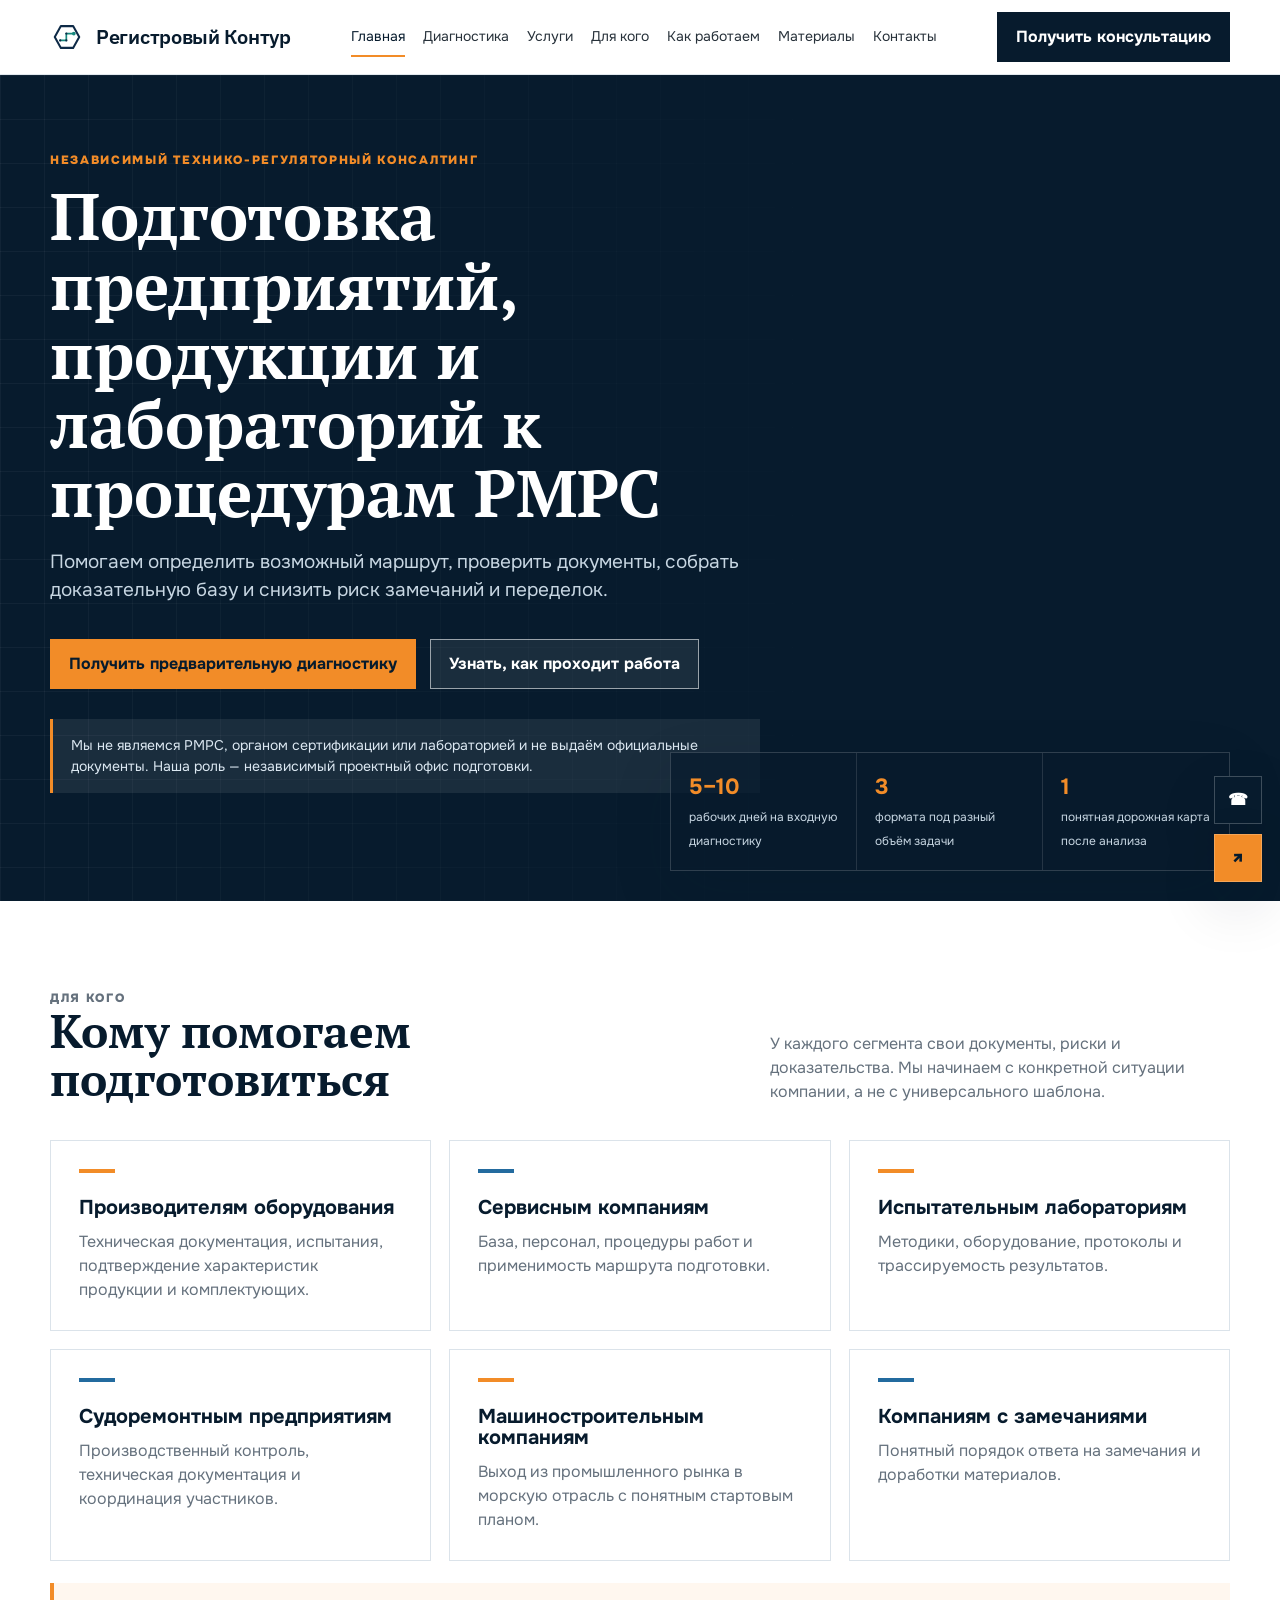
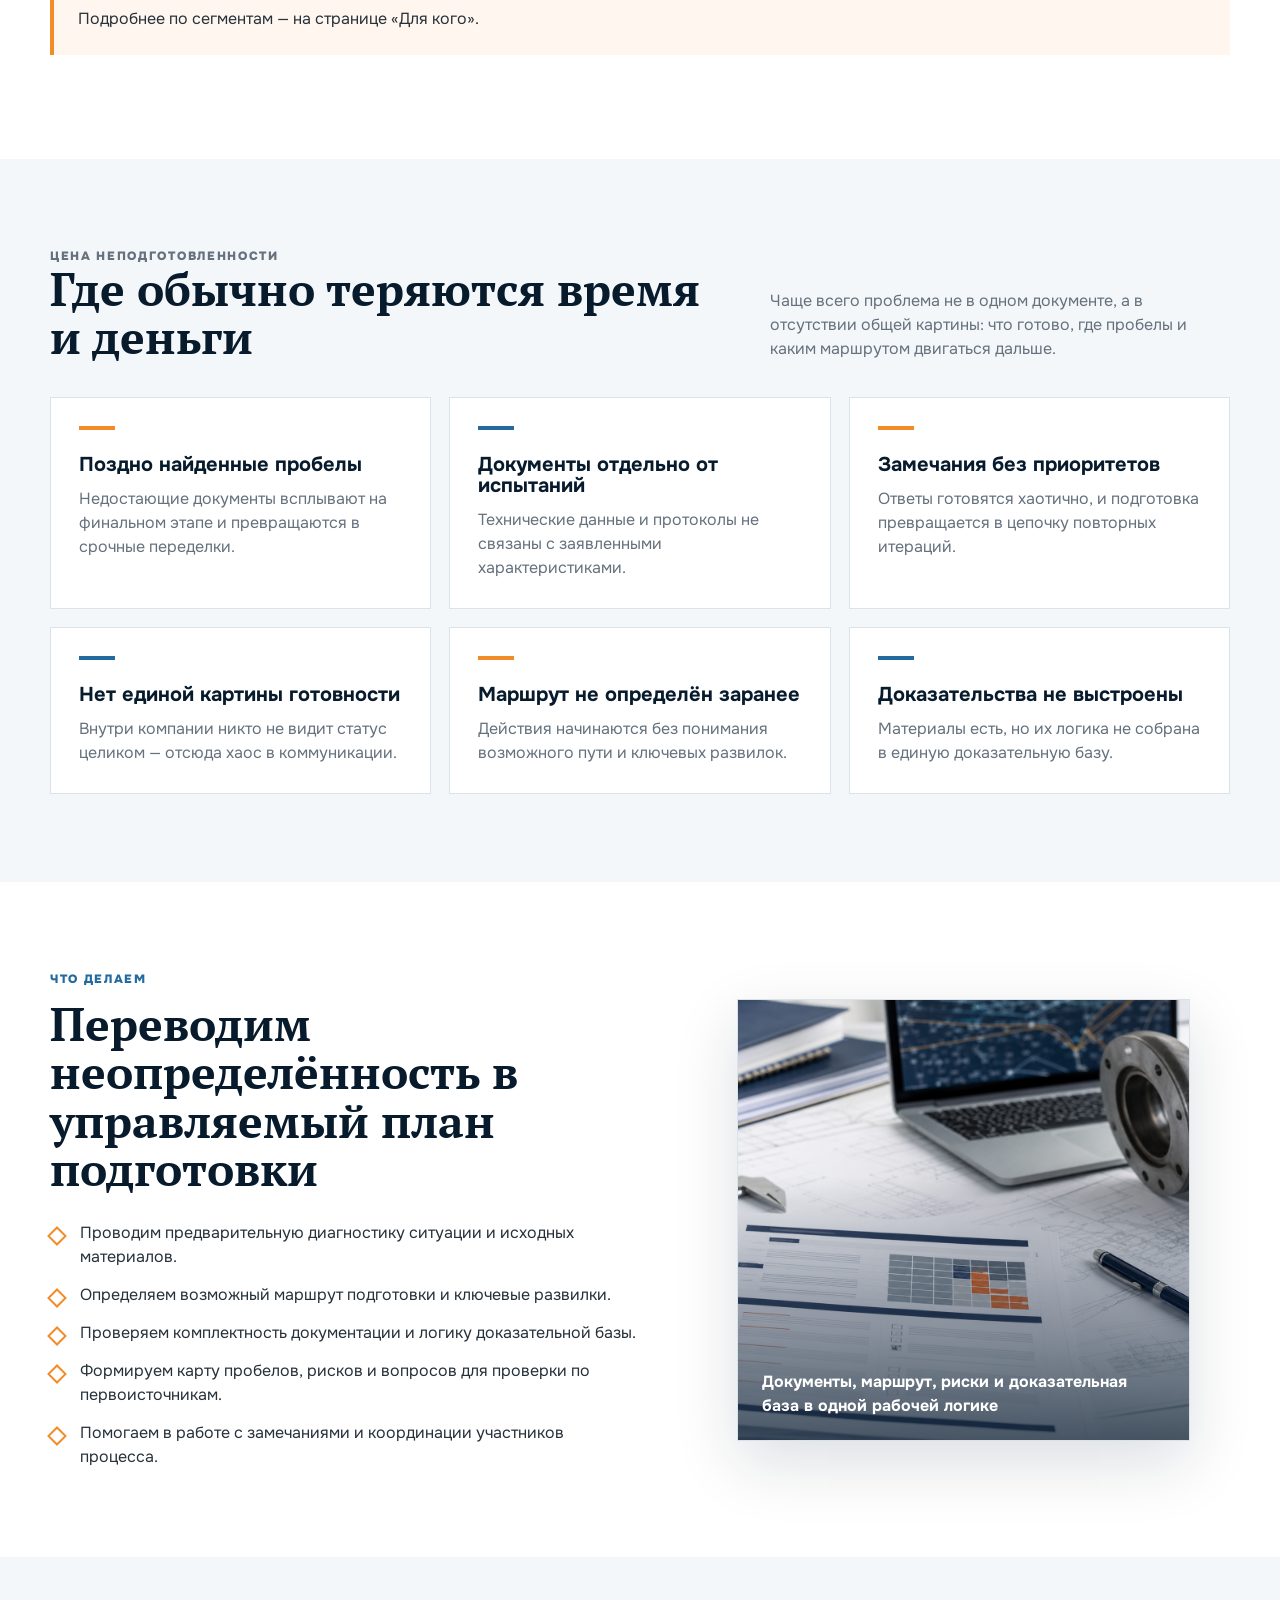
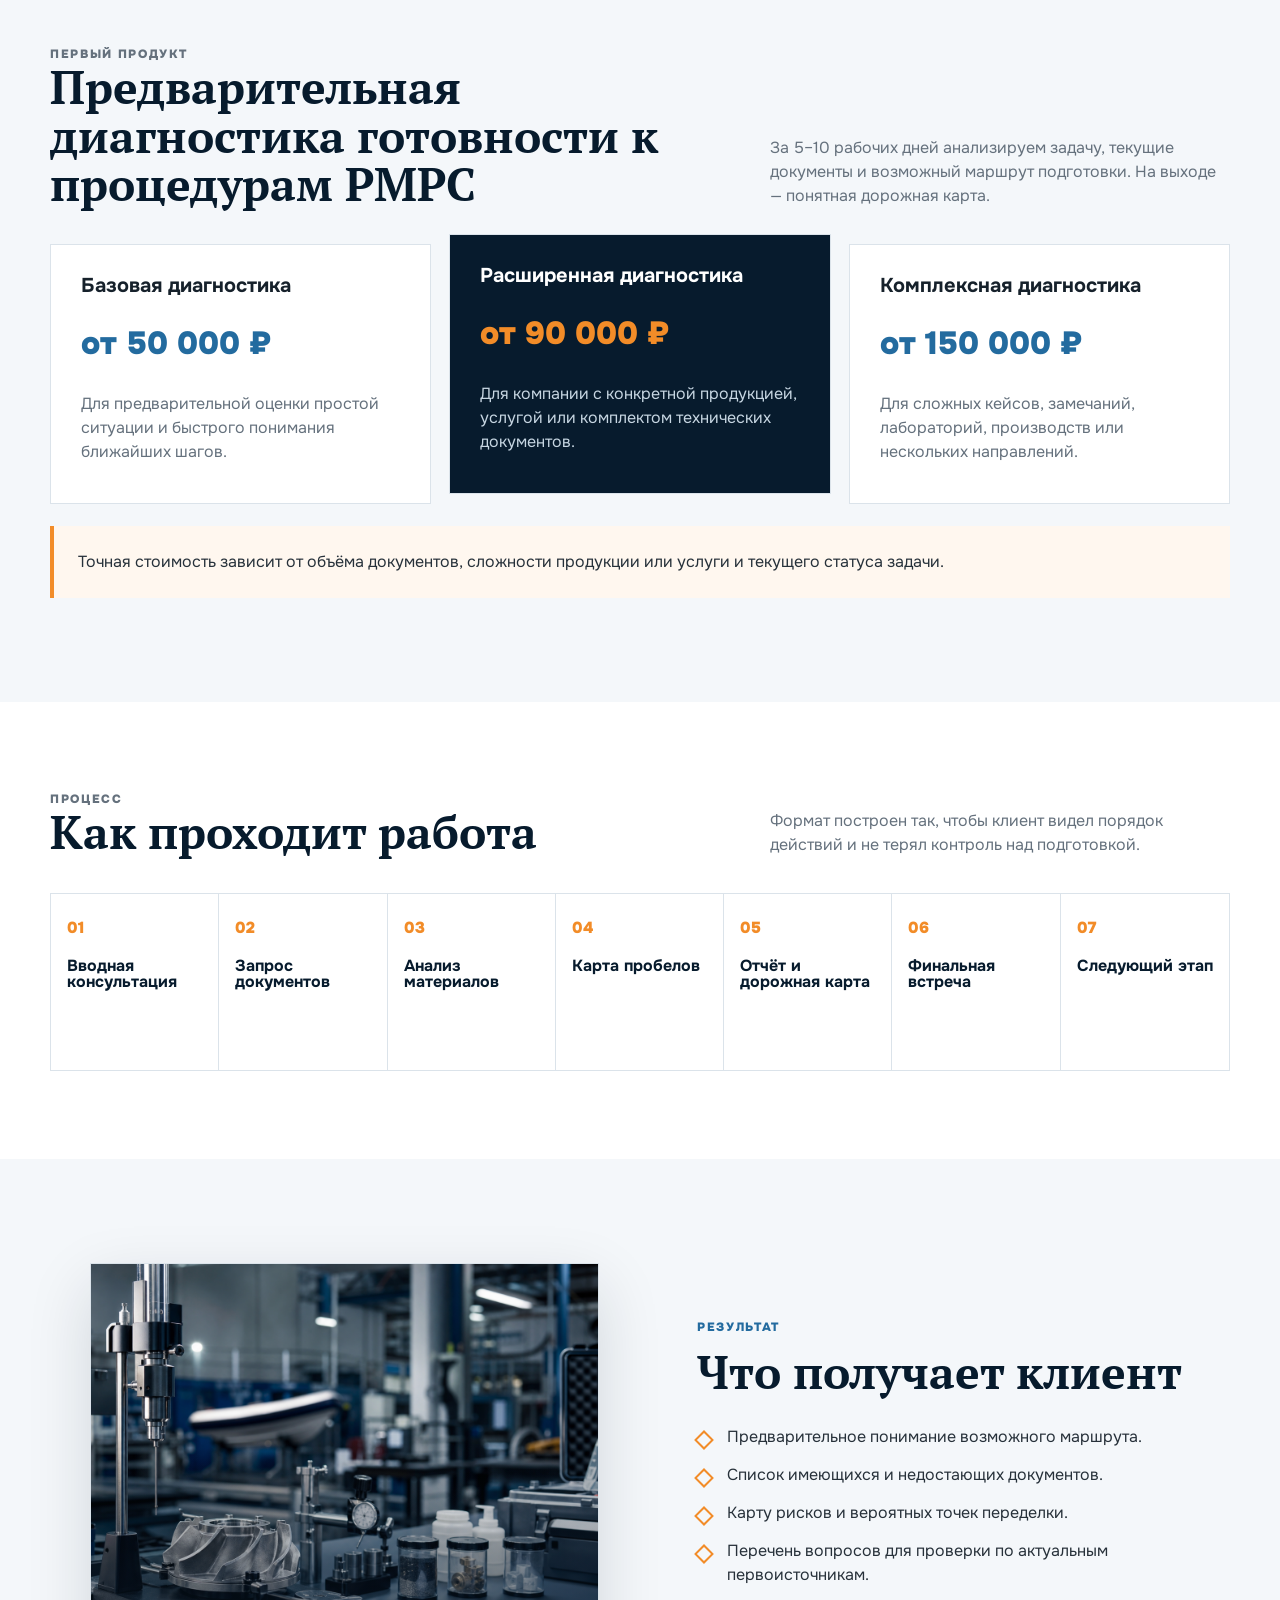
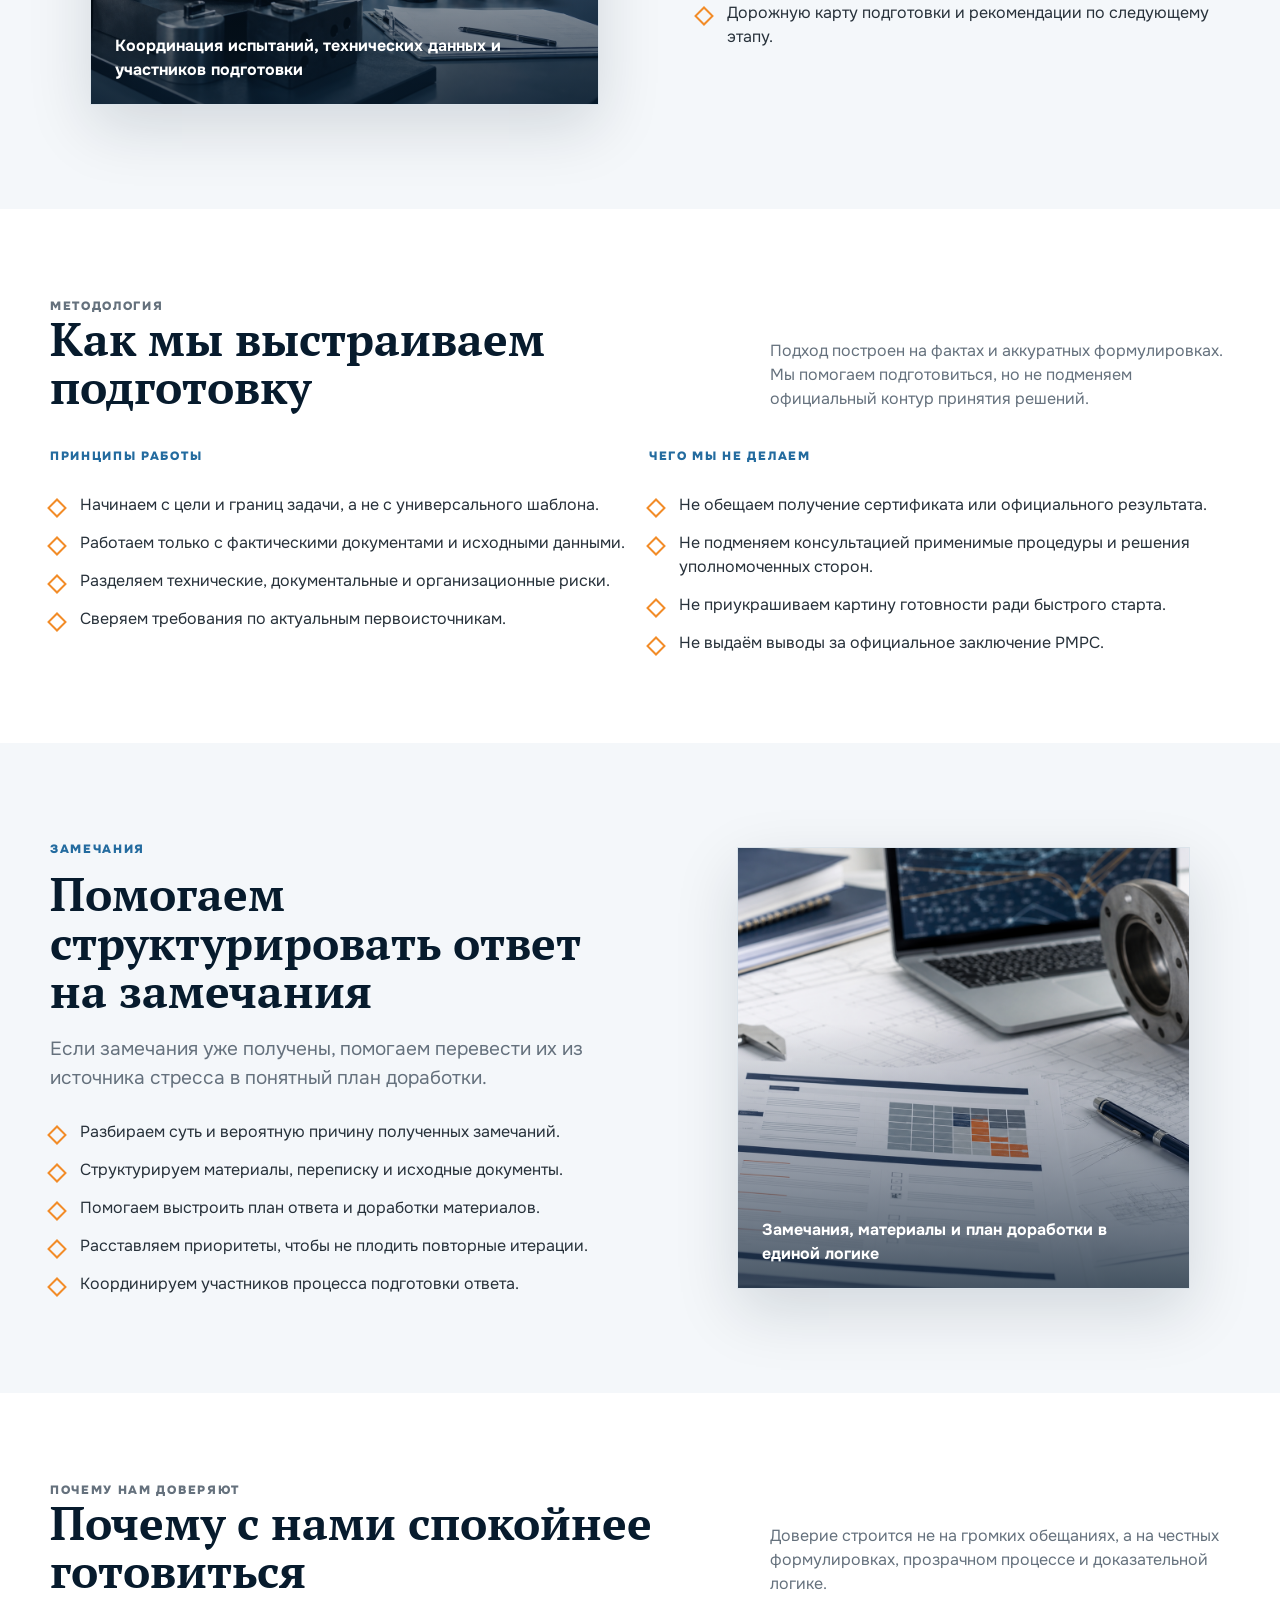
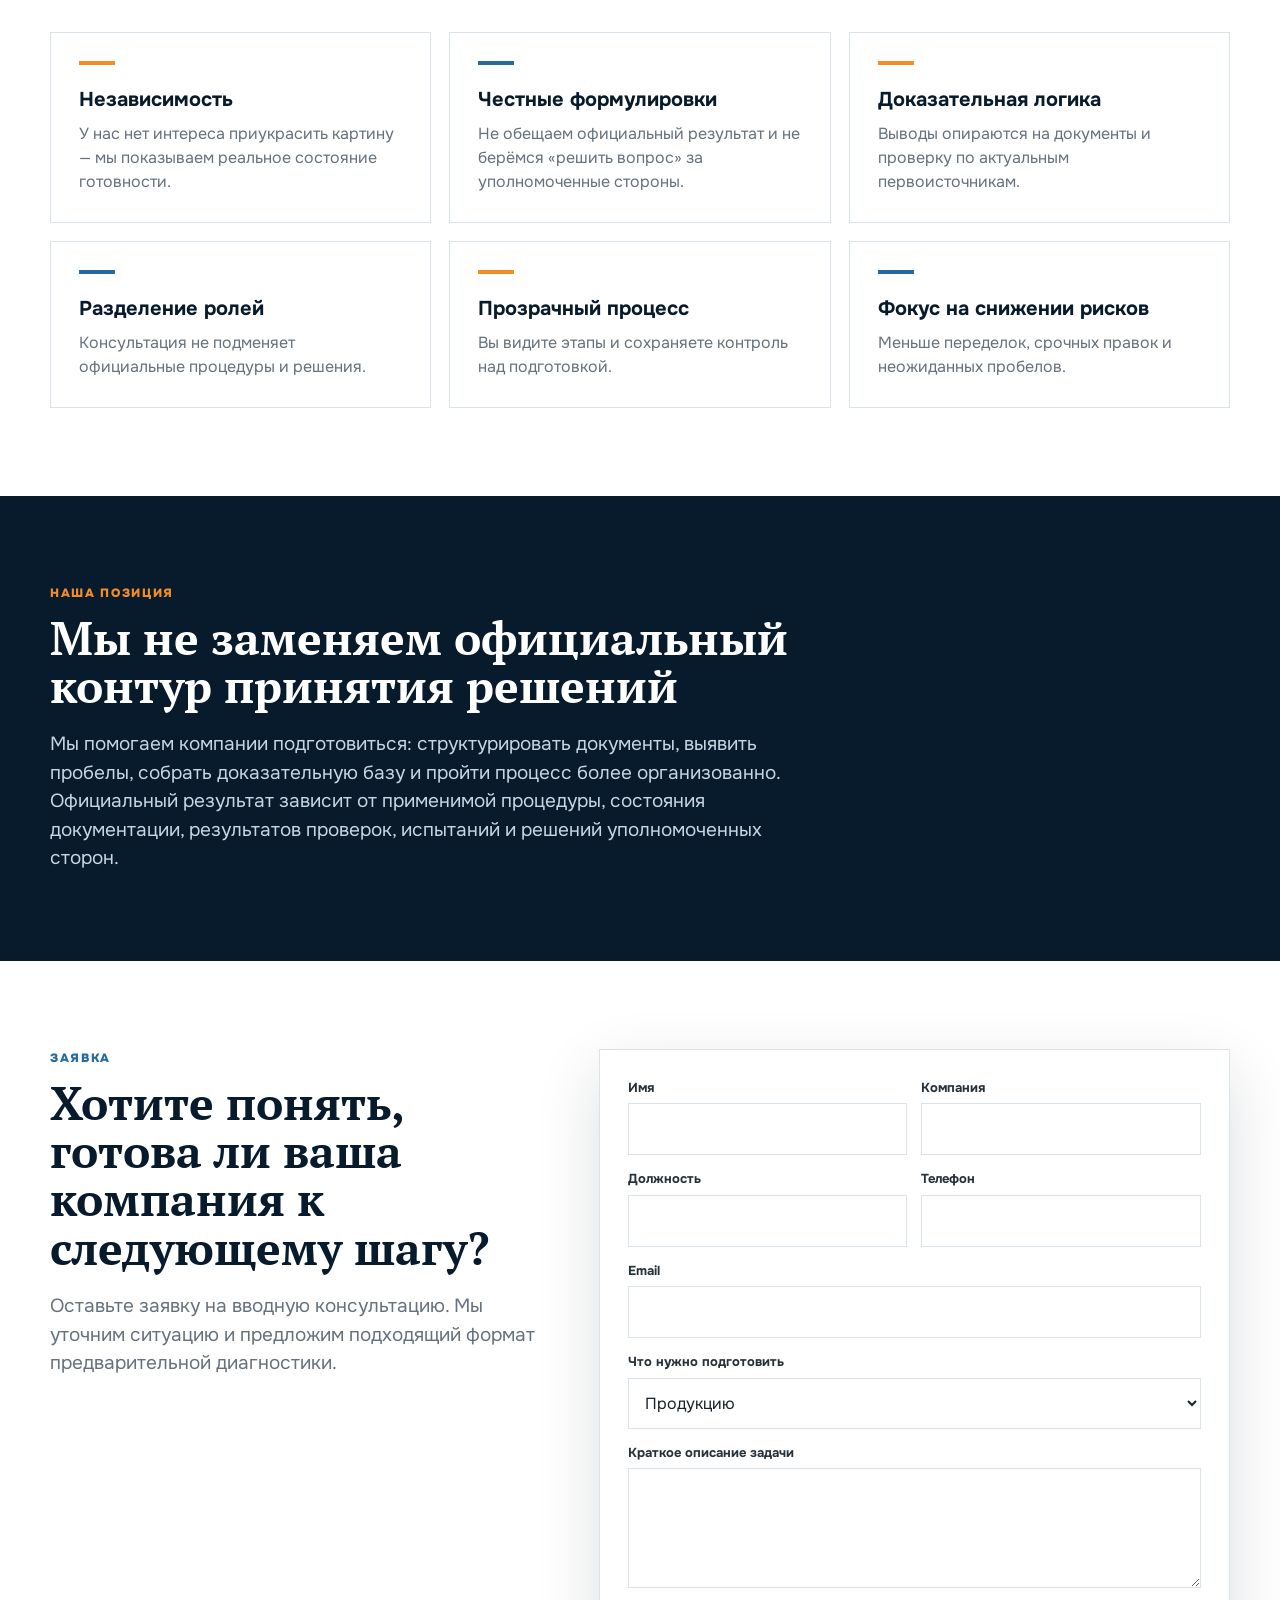
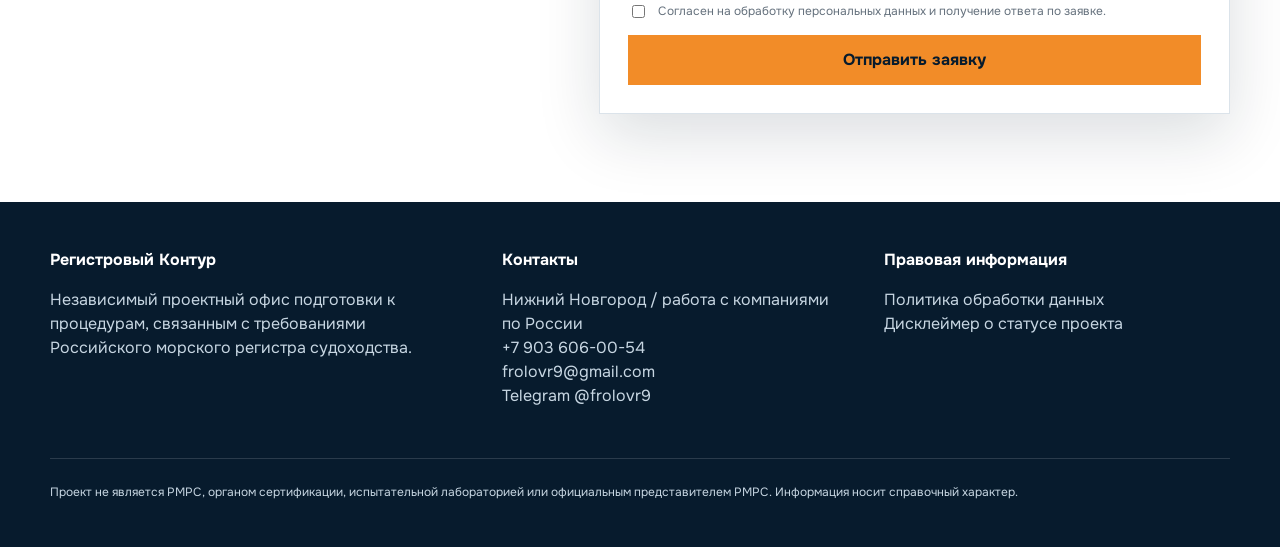
==== commit a5d0a003: "Подключить утверждённый логотип «Регистровый Контур» и favicon - логотип в шапке: знак (logo-mark.sv" ====
--- a/index.html
+++ b/index.html
@@ -8,12 +8,15 @@
   <link rel="preconnect" href="https://fonts.googleapis.com">
   <link rel="preconnect" href="https://fonts.gstatic.com" crossorigin>
   <link href="https://fonts.googleapis.com/css2?family=Onest:wght@400;500;700;800;900&family=PT+Serif:wght@700&display=swap" rel="stylesheet">
+  <link rel="icon" href="assets/favicon/favicon.svg" type="image/svg+xml">
+  <link rel="icon" href="assets/favicon/favicon-32.png" sizes="32x32" type="image/png">
+  <link rel="apple-touch-icon" href="assets/favicon/app-tile-180.png">
   <link rel="stylesheet" href="assets/css/styles.css">
 </head>
 <body style="--hero-image: url('assets/img/hero-shipyard.png')">
   <header class="site-header">
     <nav class="nav" aria-label="Главное меню">
-      <a class="brand" href="index.html"><span class="brand-mark"></span><span>Регистровый Контур</span></a>
+      <a class="brand" href="index.html"><img class="brand-logo" src="assets/brand/logo-mark.svg" alt=""><span class="brand-name">Регистровый Контур</span></a>
       <button class="nav-toggle" type="button" aria-label="Открыть меню" aria-expanded="false"><span></span><span></span><span></span></button>
       <div class="nav-links">
         <a class="active" href="index.html">Главная</a>
--- a/assets/css/styles.css
+++ b/assets/css/styles.css
@@ -1,3 +1,5 @@
+@import url('https://fonts.googleapis.com/css2?family=IBM+Plex+Sans:wght@600&display=swap');
+
 :root {
   --navy: #071b2d;
   --navy-2: #0d2a44;
@@ -75,37 +77,18 @@
   color: var(--navy);
 }
 
-.brand-mark {
-  position: relative;
-  width: 36px;
-  height: 36px;
-  border: 2px solid var(--navy);
-}
-
-.brand-mark::before,
-.brand-mark::after {
-  content: "";
-  position: absolute;
-  border: 2px solid var(--orange);
-}
-
-.brand-mark::before {
-  inset: 6px 6px auto auto;
-  width: 12px;
-  height: 12px;
-}
-
-.brand-mark::after {
-  left: 7px;
-  bottom: 7px;
-  width: 11px;
-  height: 11px;
-  border-color: var(--blue);
-}
-
-.brand span:last-child {
+.brand-logo {
   display: block;
-  font-size: 18px;
+  height: 34px;
+  width: auto;
+}
+
+.brand-name {
+  font-family: "IBM Plex Sans", "Segoe UI", sans-serif;
+  font-weight: 600;
+  font-size: 20px;
+  letter-spacing: -0.3px;
+  color: var(--navy);
   white-space: nowrap;
 }
 
@@ -854,8 +837,12 @@
     width: min(100% - 28px, 1180px);
   }
 
-  .brand span:last-child {
-    font-size: 15px;
+  .brand-logo {
+    height: 28px;
+  }
+
+  .brand-name {
+    font-size: 17px;
   }
 
   .section {
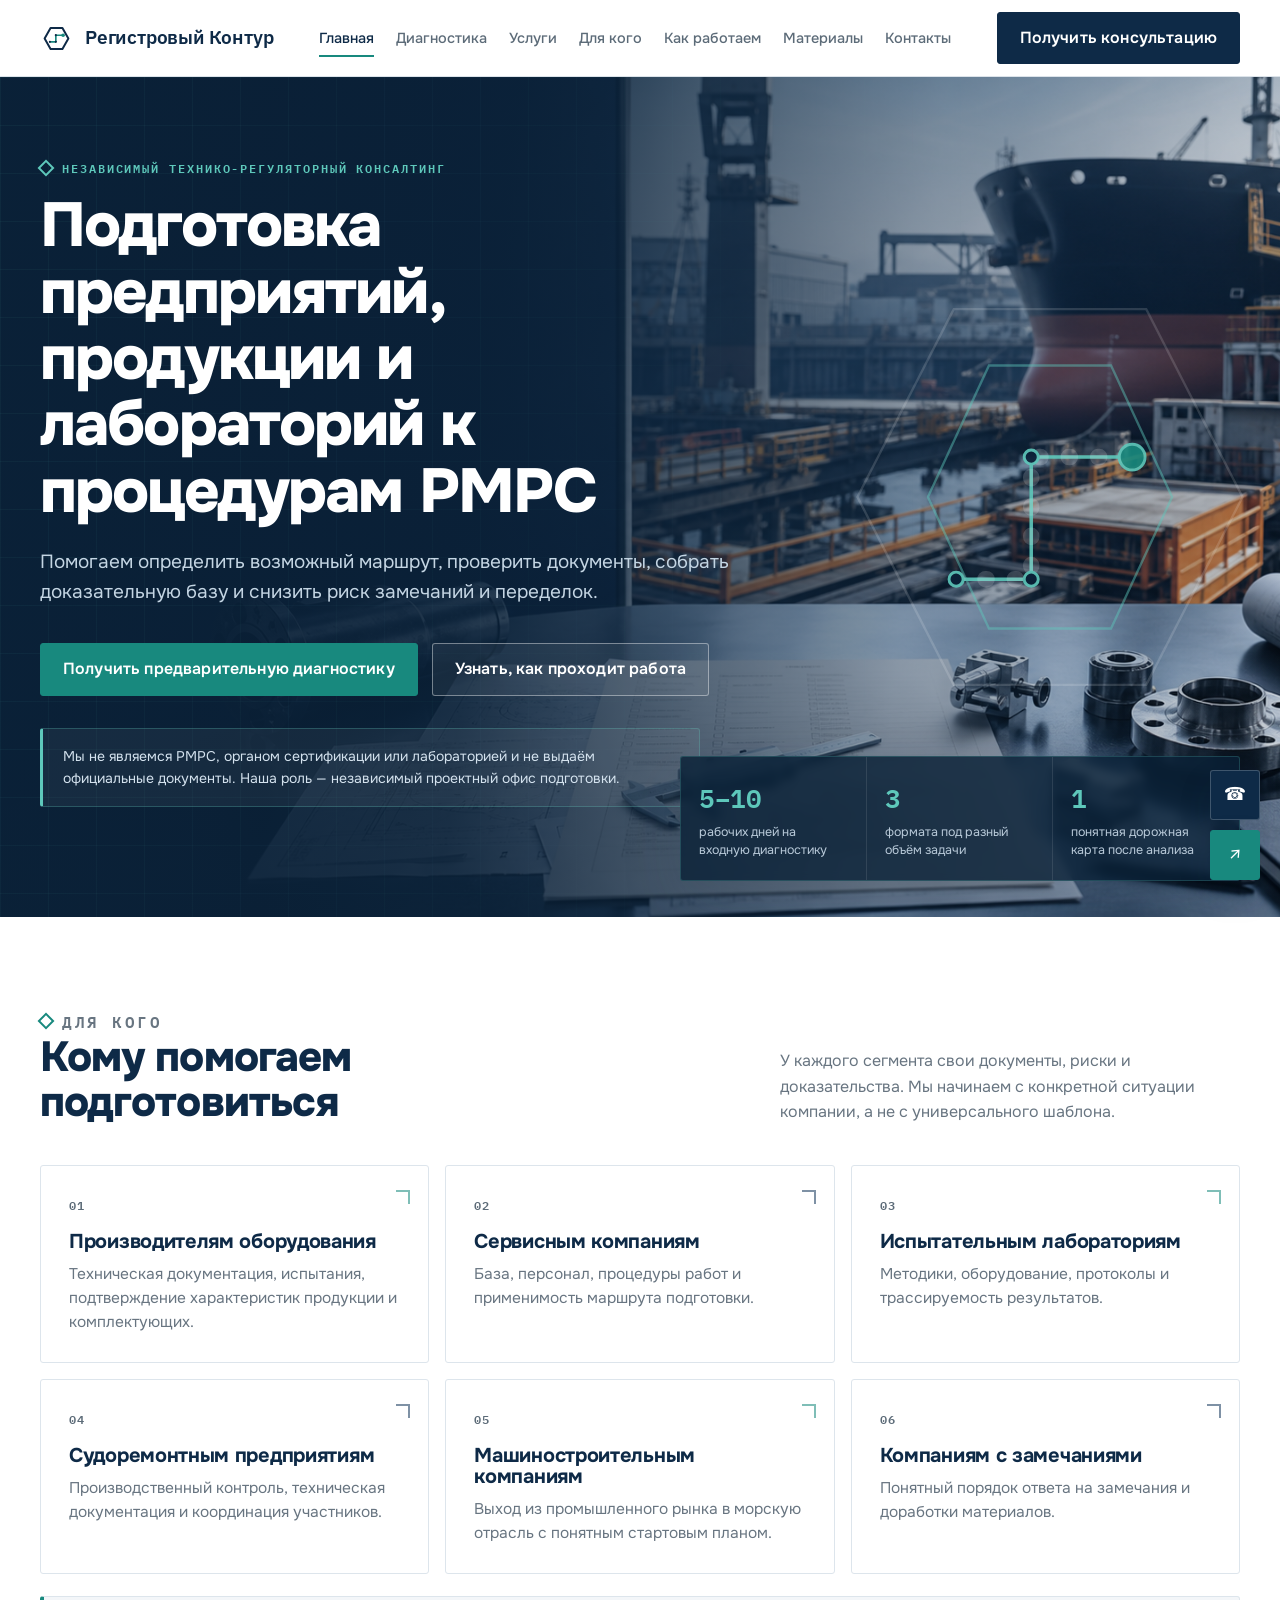
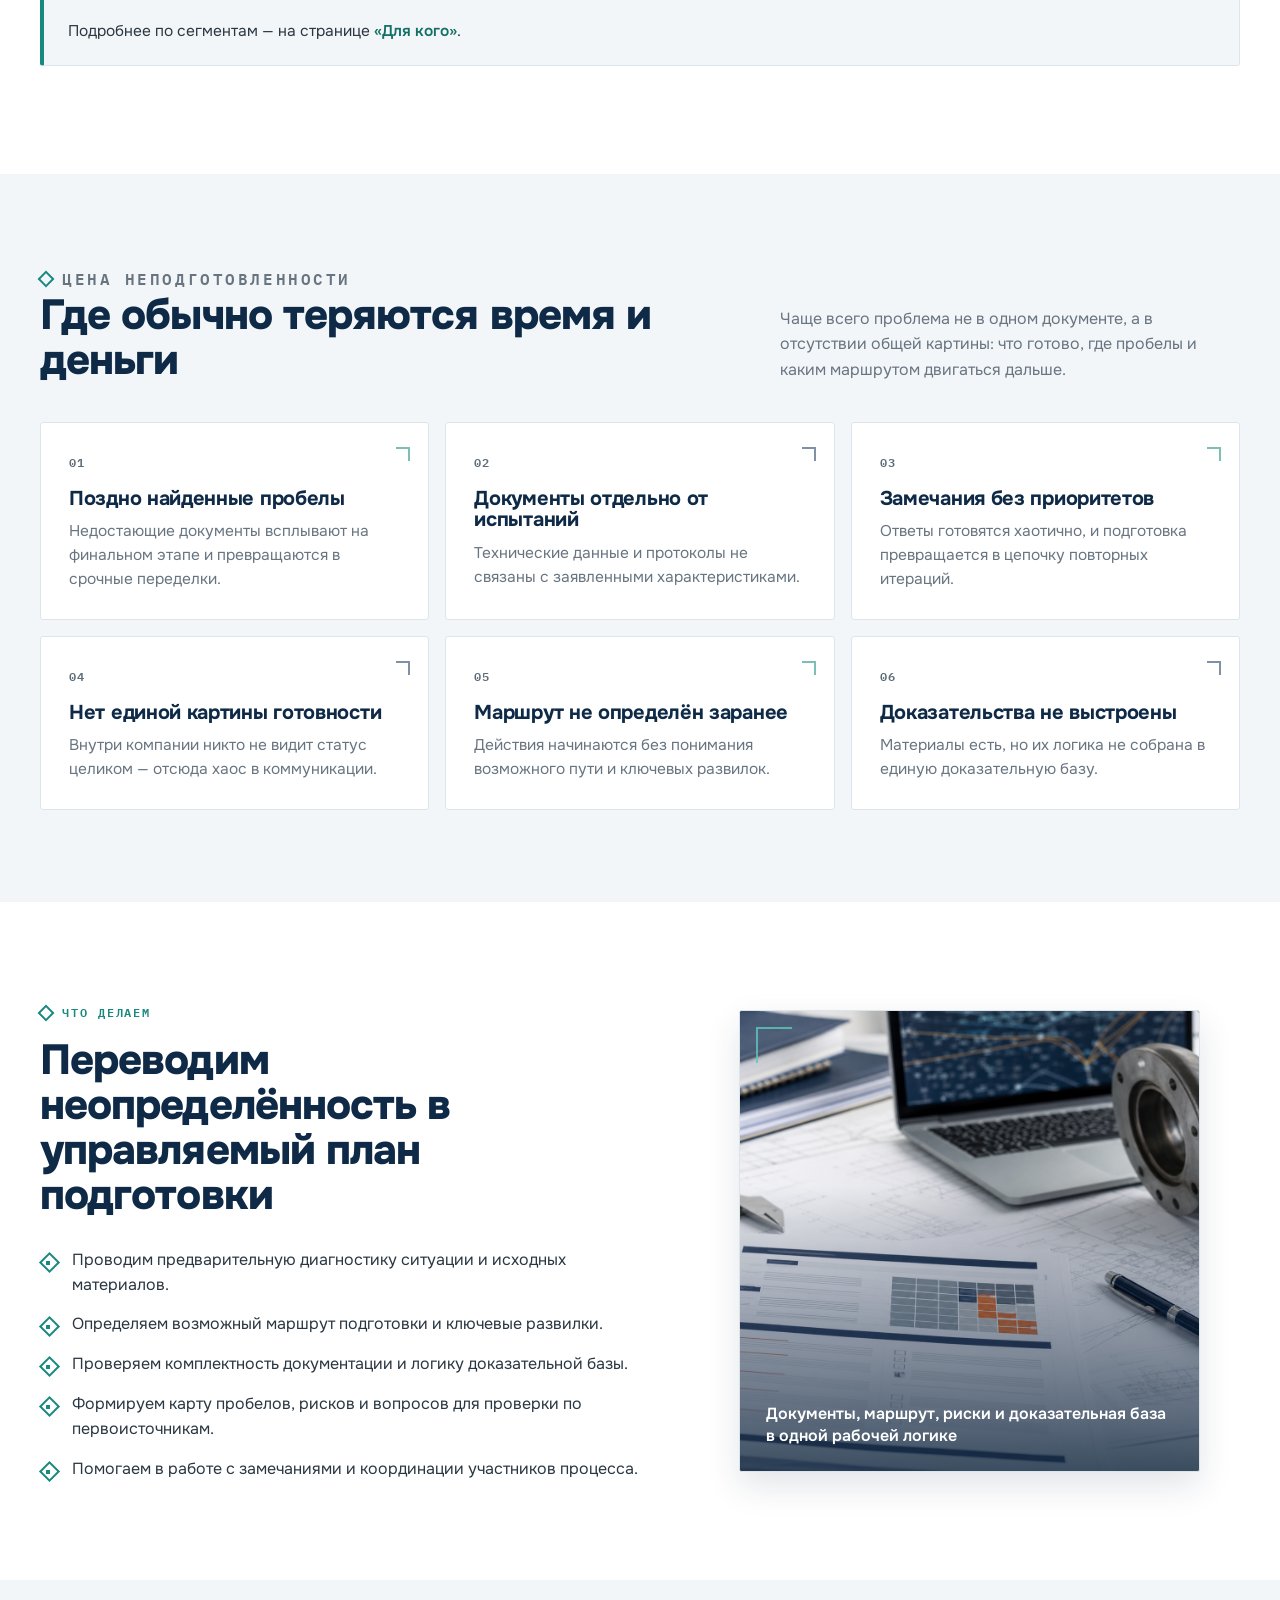
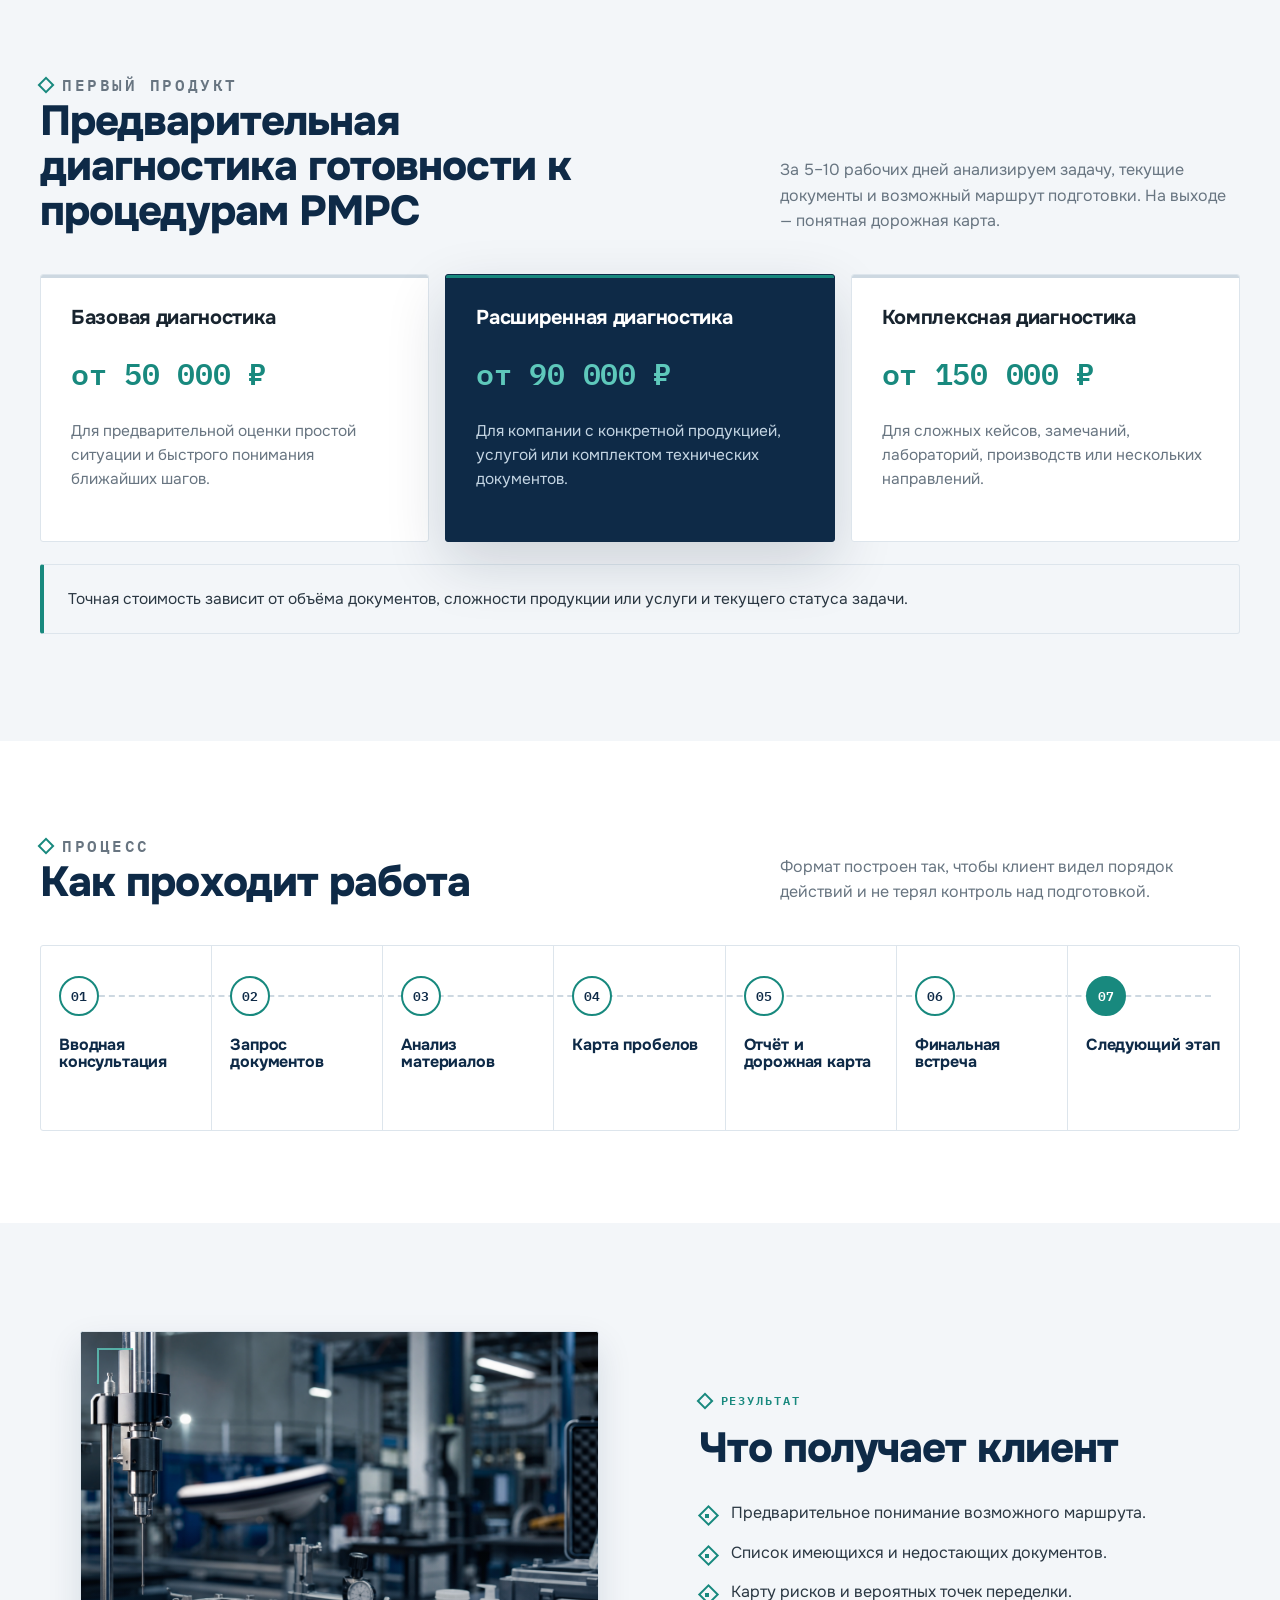
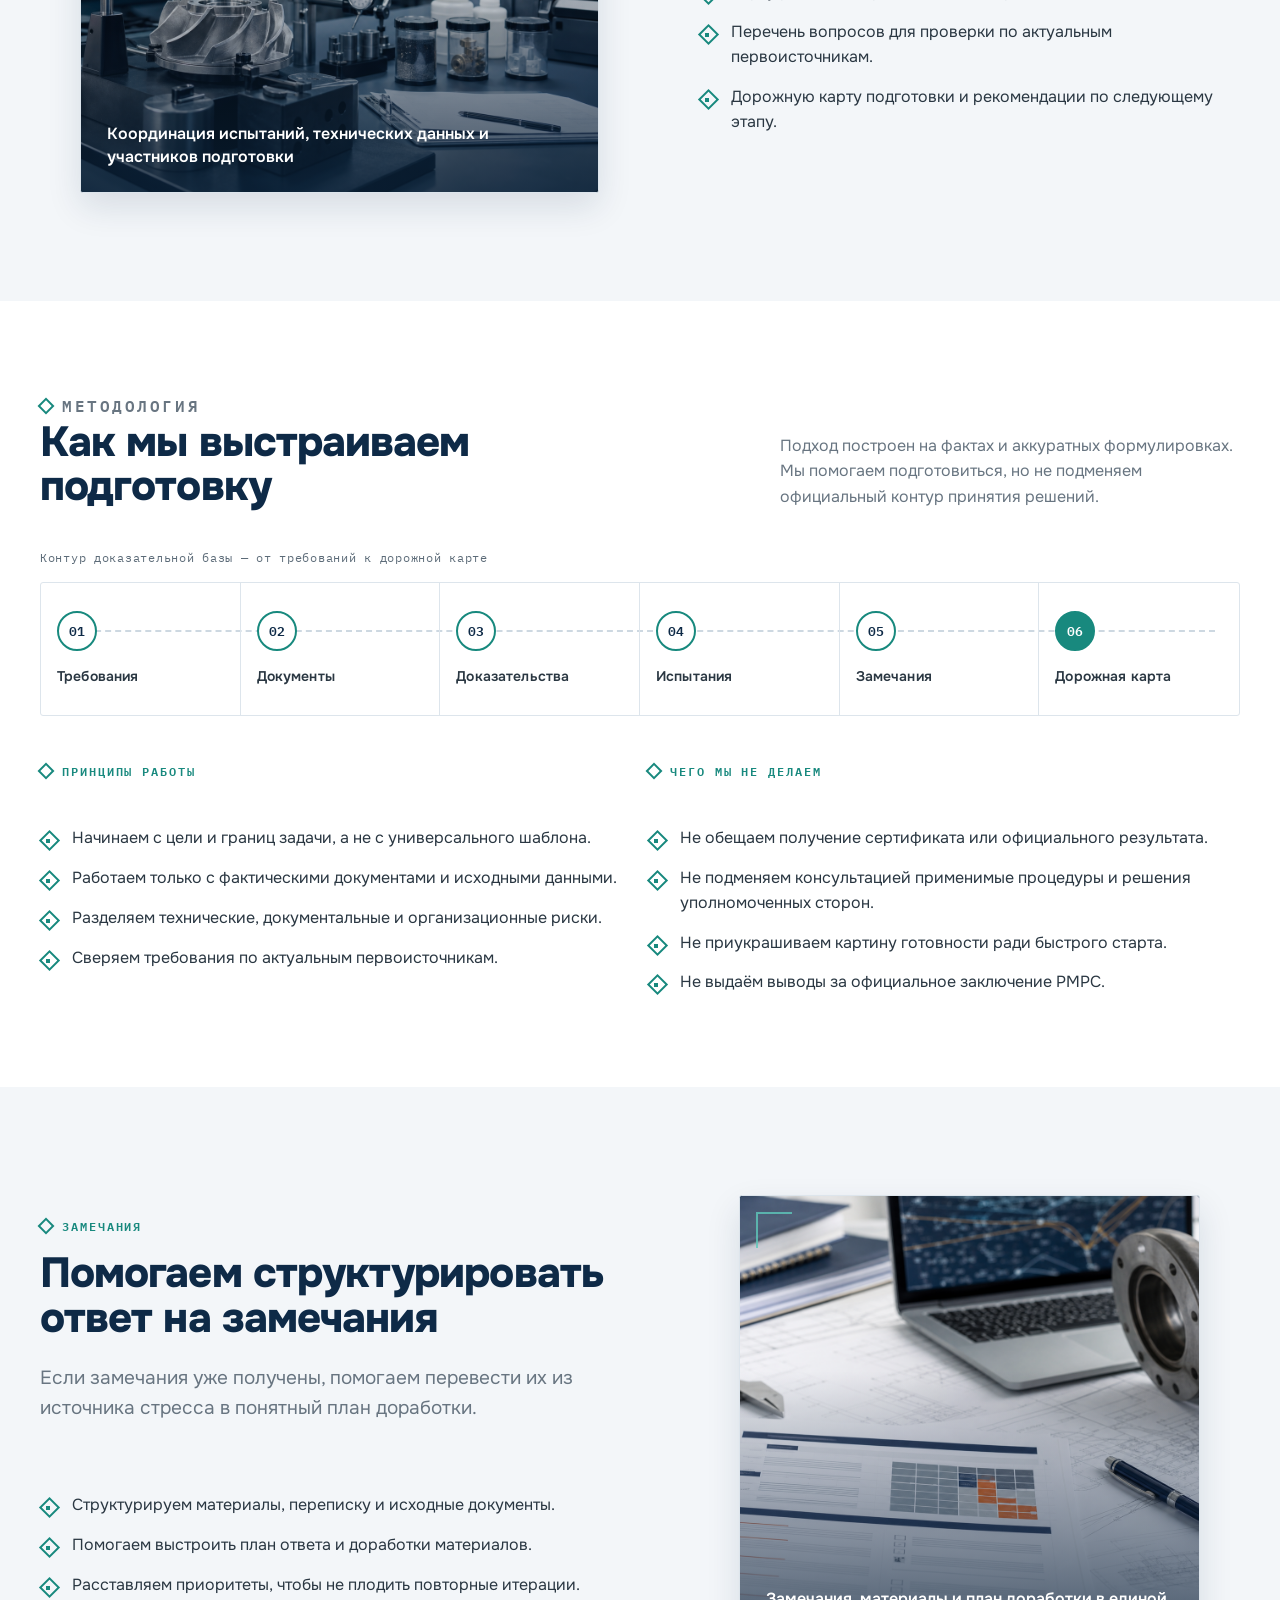
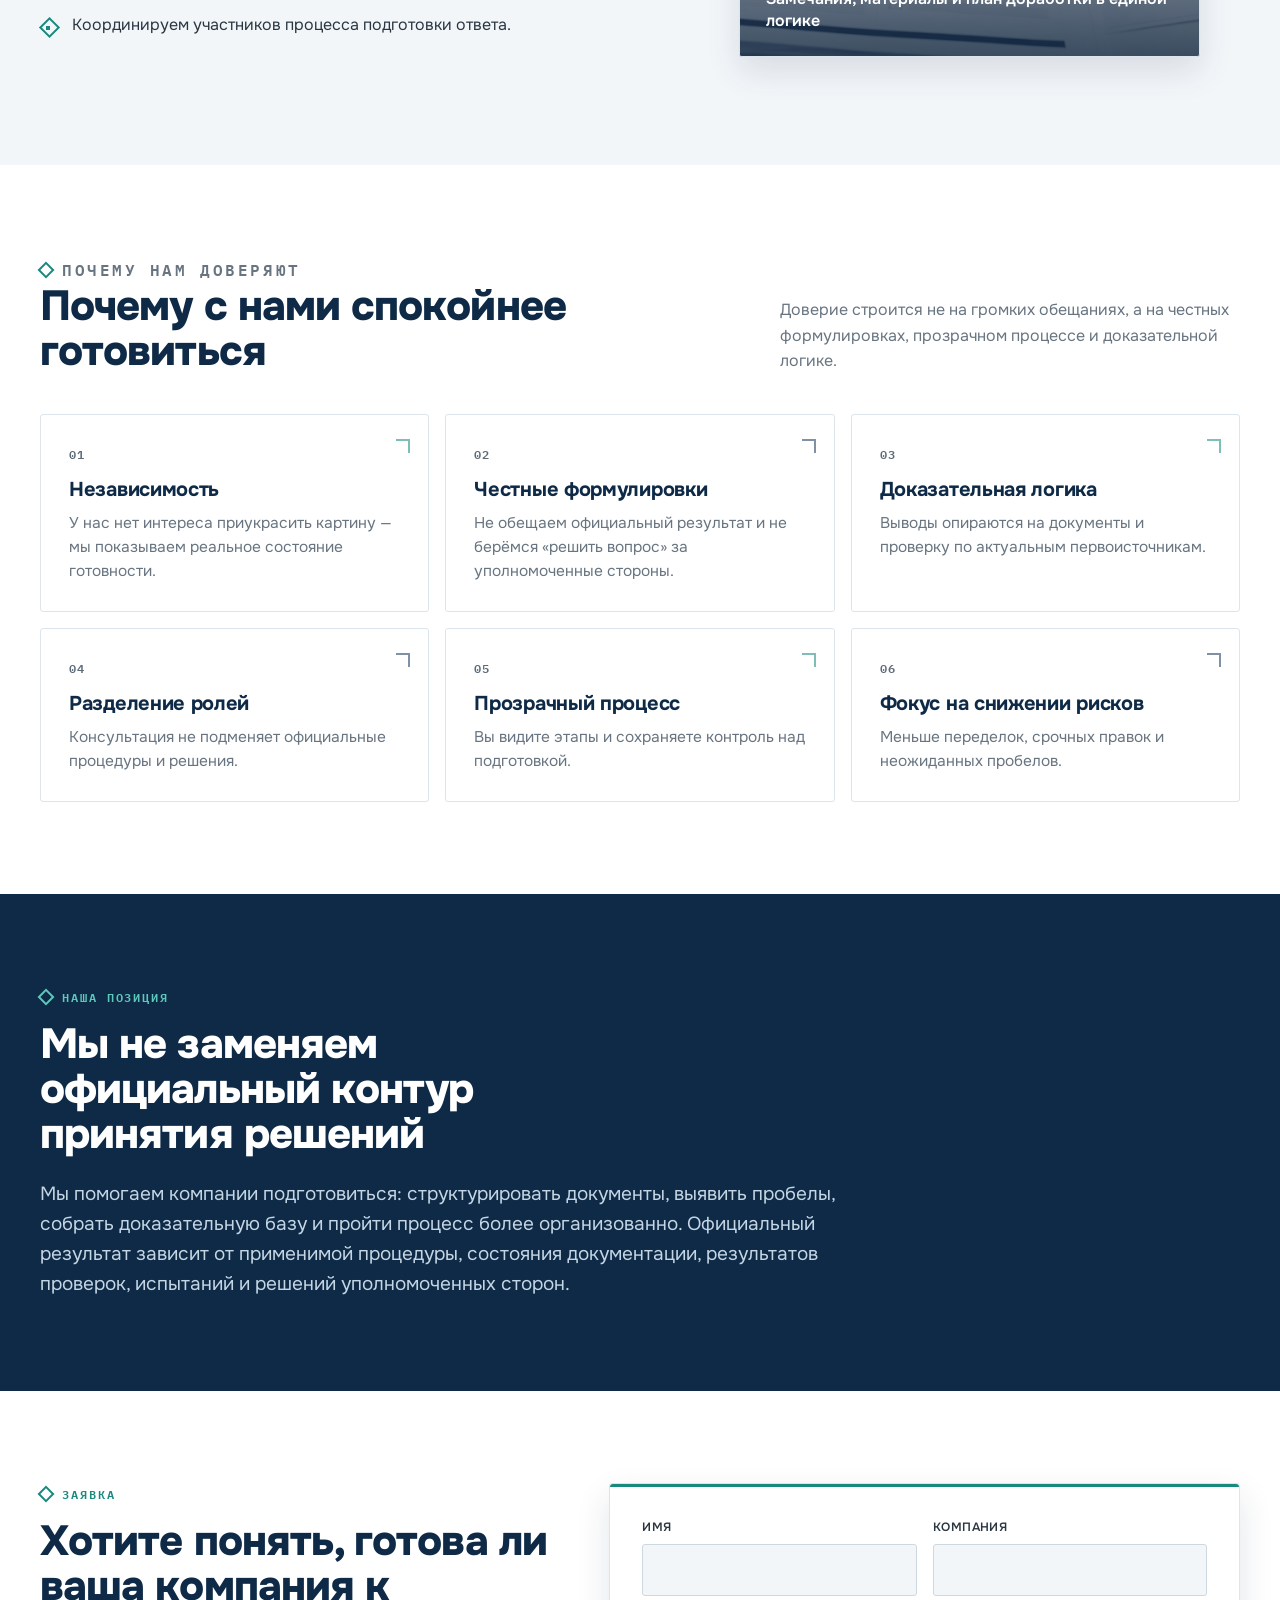
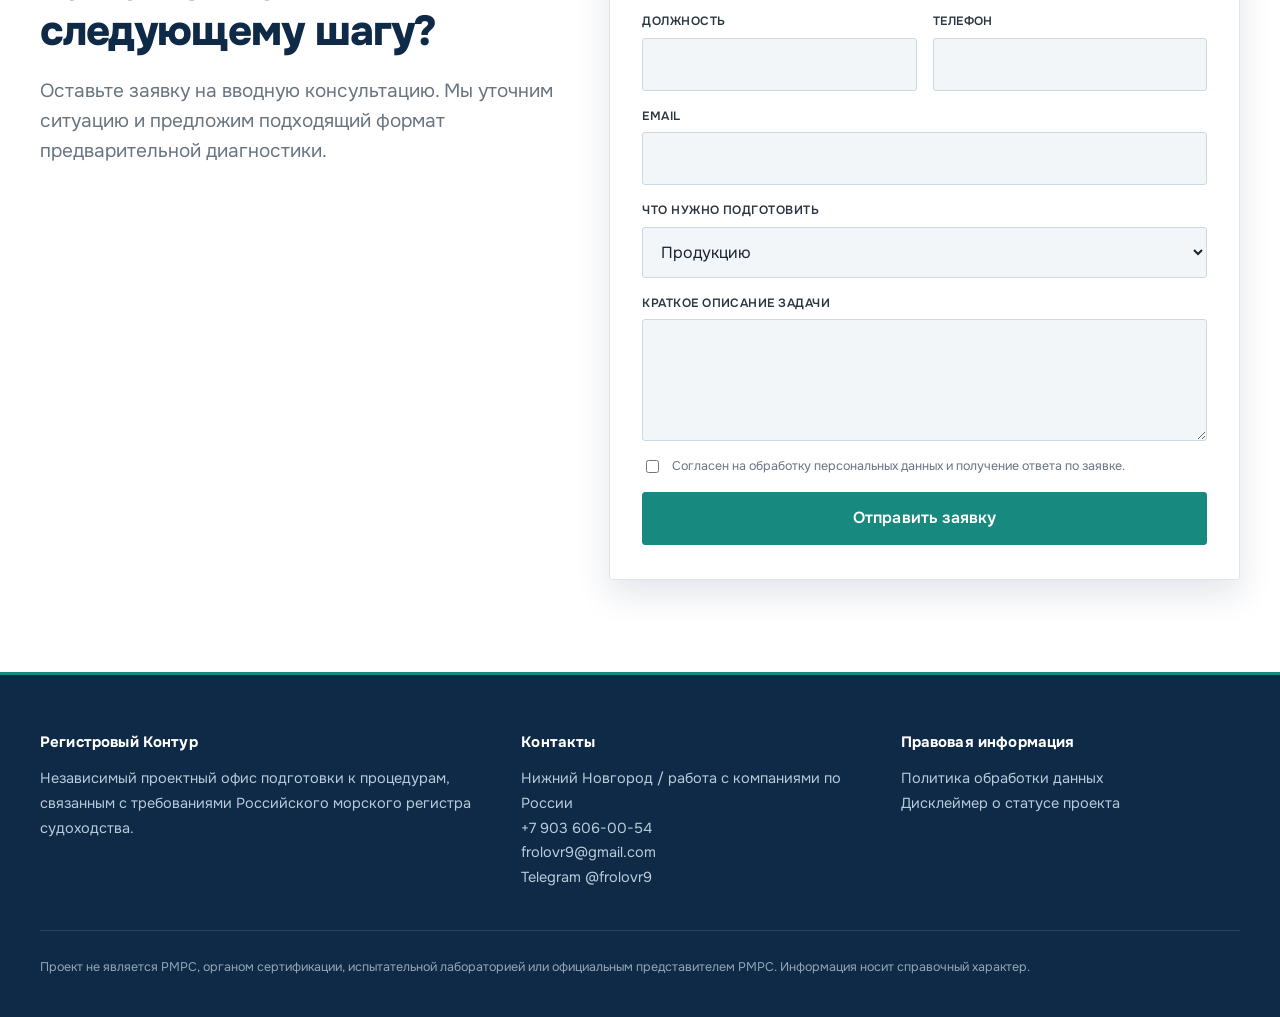
==== commit d7359cdd: "Применить брендовый рестайл от Claude Design на весь сайт - новая визуальная система: палитра логоти" ====
--- a/index.html
+++ b/index.html
@@ -5,15 +5,16 @@
   <meta name="viewport" content="width=device-width, initial-scale=1">
   <title>Подготовка к процедурам РМРС — независимый технический консалтинг</title>
   <meta name="description" content="Помогаем производителям, сервисным компаниям и лабораториям подготовиться к процедурам РМРС: диагностика, документы, доказательная база, карта рисков и сопровождение замечаний.">
+  <meta name="theme-color" content="#0e2a47">
   <link rel="preconnect" href="https://fonts.googleapis.com">
   <link rel="preconnect" href="https://fonts.gstatic.com" crossorigin>
-  <link href="https://fonts.googleapis.com/css2?family=Onest:wght@400;500;700;800;900&family=PT+Serif:wght@700&display=swap" rel="stylesheet">
+  <link href="https://fonts.googleapis.com/css2?family=IBM+Plex+Mono:wght@500;600&family=IBM+Plex+Sans:wght@500;600;700&family=Onest:wght@400;500;600;700;800&display=swap" rel="stylesheet">
   <link rel="icon" href="assets/favicon/favicon.svg" type="image/svg+xml">
   <link rel="icon" href="assets/favicon/favicon-32.png" sizes="32x32" type="image/png">
   <link rel="apple-touch-icon" href="assets/favicon/app-tile-180.png">
   <link rel="stylesheet" href="assets/css/styles.css">
 </head>
-<body style="--hero-image: url('assets/img/hero-shipyard.png')">
+<body>
   <header class="site-header">
     <nav class="nav" aria-label="Главное меню">
       <a class="brand" href="index.html"><img class="brand-logo" src="assets/brand/logo-mark.svg" alt=""><span class="brand-name">Регистровый Контур</span></a>
@@ -34,6 +35,16 @@
   <main>
     <!-- БЛОК 1 — ПЕРВЫЙ ЭКРАН (hero) -->
     <section class="hero">
+      <svg class="hero-figure" viewBox="0 0 460 460" fill="none" aria-hidden="true" focusable="false">
+        <polygon points="148,70 312,70 394,230 312,390 148,390 66,230" fill="none" stroke="rgba(255,255,255,0.16)" stroke-width="2"></polygon>
+        <polygon points="178,118 282,118 334,230 282,342 178,342 126,230" fill="none" stroke="rgba(94,200,187,0.5)" stroke-width="2"></polygon>
+        <path d="M150,300 H214 V196 H300" fill="none" stroke="#5ec8bb" stroke-width="3" stroke-linecap="round" stroke-linejoin="round"></path>
+        <path d="M150,300 H214 V196 H300" fill="none" stroke="rgba(255,255,255,0.18)" stroke-width="14" stroke-linecap="round" stroke-linejoin="round" stroke-dasharray="1 24"></path>
+        <circle cx="150" cy="300" r="6" fill="#0a2138" stroke="#5ec8bb" stroke-width="2.5"></circle>
+        <circle cx="214" cy="300" r="6" fill="#0a2138" stroke="#5ec8bb" stroke-width="2.5"></circle>
+        <circle cx="214" cy="196" r="6" fill="#0a2138" stroke="#5ec8bb" stroke-width="2.5"></circle>
+        <circle cx="300" cy="196" r="11" fill="#18897e" stroke="#5ec8bb" stroke-width="2.5"></circle>
+      </svg>
       <div class="container hero-inner">
         <div>
           <p class="eyebrow">Независимый технико-регуляторный консалтинг</p>
@@ -201,6 +212,15 @@
           </div>
           <p>Подход построен на фактах и аккуратных формулировках. Мы помогаем подготовиться, но не подменяем официальный контур принятия решений.</p>
         </div>
+        <p class="chain-caption">Контур доказательной базы — от требований к дорожной карте</p>
+        <div class="process chain" aria-label="Логика подготовки: от требований к дорожной карте">
+          <div class="process-step"><span>01</span><h3>Требования</h3></div>
+          <div class="process-step"><span>02</span><h3>Документы</h3></div>
+          <div class="process-step"><span>03</span><h3>Доказательства</h3></div>
+          <div class="process-step"><span>04</span><h3>Испытания</h3></div>
+          <div class="process-step"><span>05</span><h3>Замечания</h3></div>
+          <div class="process-step"><span>06</span><h3>Дорожная карта</h3></div>
+        </div>
         <div class="grid cols-2">
           <div>
             <p class="eyebrow">Принципы работы</p>
--- a/assets/css/styles.css
+++ b/assets/css/styles.css
@@ -1,69 +1,89 @@
-@import url('https://fonts.googleapis.com/css2?family=IBM+Plex+Sans:wght@600&display=swap');
+/* =====================================================================
+   Регистровый Контур — фирменная визуальная система
+   navy / графит / сталь / белый / светло-серый + тёмно-бирюзовый акцент
+   Шрифты: Onest (текст и заголовки), IBM Plex Mono (тех. подписи),
+           IBM Plex Sans (вордмарк, как в логотипе)
+   ===================================================================== */
 
 :root {
-  --navy: #071b2d;
-  --navy-2: #0d2a44;
-  --blue: #236b9f;
-  --sky: #7bbce3;
-  --orange: #f28c28;
-  --ink: #16212b;
-  --muted: #65717d;
-  --line: #dbe3ea;
-  --soft: #f4f7fa;
+  /* Бренд (из логотипа) */
+  --navy: #0e2a47;
+  --navy-2: #0a2138;
+  --navy-3: #16395c;
+  --teal: #18897e;        /* основной акцент — морская волна */
+  --teal-600: #137065;
+  --teal-300: #5ec8bb;    /* осветлённый teal для тёмных фонов */
+  --teal-50: #e8f3f1;     /* тинт-фон */
+
+  /* Нейтральные */
+  --ink: #18242f;
+  --graphite: #2a3742;
+  --steel: #5c6b78;       /* стальной серый */
+  --muted: #687581;
+  --line: #dde5ec;
+  --line-2: #cdd8e1;
+  --soft: #f3f6f9;
+  --soft-2: #eaf0f5;
   --white: #ffffff;
-  --graphite: #27313a;
-  --shadow: 0 22px 60px rgba(7, 27, 45, 0.14);
-  --radius: 8px;
-}
-
-* {
-  box-sizing: border-box;
-}
-
-html {
-  scroll-behavior: smooth;
-}
+
+  /* Изображения */
+  --hero-image: url('../img/hero-shipyard.png');
+
+  /* Тени */
+  --shadow-sm: 0 1px 2px rgba(14, 42, 71, 0.05), 0 6px 18px rgba(14, 42, 71, 0.06);
+  --shadow: 0 22px 60px rgba(10, 33, 56, 0.16);
+  --shadow-card: 0 14px 34px rgba(14, 42, 71, 0.12);
+
+  --radius: 3px;
+
+  --font-sans: "Onest", "Segoe UI", system-ui, -apple-system, sans-serif;
+  --font-mono: "IBM Plex Mono", ui-monospace, "SFMono-Regular", Menlo, monospace;
+  --font-brand: "IBM Plex Sans", "Segoe UI", sans-serif;
+}
+
+* { box-sizing: border-box; }
+
+html { scroll-behavior: smooth; }
 
 body {
   margin: 0;
-  font-family: "Onest", "Segoe UI", sans-serif;
+  font-family: var(--font-sans);
   color: var(--ink);
   background: var(--white);
-  line-height: 1.5;
-}
-
-img {
-  display: block;
-  max-width: 100%;
-}
-
-a {
-  color: inherit;
-  text-decoration: none;
-}
-
-button,
-input,
-select,
-textarea {
-  font: inherit;
-}
-
+  line-height: 1.55;
+  -webkit-font-smoothing: antialiased;
+  text-rendering: optimizeLegibility;
+}
+
+img { display: block; max-width: 100%; }
+
+a { color: inherit; text-decoration: none; }
+
+button, input, select, textarea { font: inherit; }
+
+::selection { background: rgba(24, 137, 126, 0.18); }
+
+:focus-visible {
+  outline: 2px solid var(--teal);
+  outline-offset: 2px;
+}
+
+/* ============================ ШАПКА ============================ */
 .site-header {
   position: sticky;
   top: 0;
   z-index: 30;
-  border-bottom: 1px solid rgba(219, 227, 234, 0.82);
-  background: rgba(255, 255, 255, 0.92);
-  backdrop-filter: blur(18px);
+  border-bottom: 1px solid rgba(205, 216, 225, 0.7);
+  background: rgba(255, 255, 255, 0.86);
+  backdrop-filter: saturate(140%) blur(16px);
 }
 
 .nav {
   display: flex;
   align-items: center;
   justify-content: space-between;
-  width: min(1180px, calc(100% - 40px));
-  min-height: 74px;
+  width: min(1200px, calc(100% - 48px));
+  min-height: 76px;
   margin: 0 auto;
   gap: 24px;
 }
@@ -72,22 +92,20 @@
   display: flex;
   align-items: center;
   gap: 12px;
-  font-weight: 800;
-  letter-spacing: 0;
   color: var(--navy);
 }
 
 .brand-logo {
   display: block;
-  height: 34px;
+  height: 33px;
   width: auto;
 }
 
 .brand-name {
-  font-family: "IBM Plex Sans", "Segoe UI", sans-serif;
+  font-family: var(--font-brand);
   font-weight: 600;
-  font-size: 20px;
-  letter-spacing: -0.3px;
+  font-size: 19px;
+  letter-spacing: -0.2px;
   color: var(--navy);
   white-space: nowrap;
 }
@@ -95,27 +113,48 @@
 .nav-links {
   display: flex;
   align-items: center;
-  gap: 18px;
+  gap: 22px;
   color: var(--graphite);
-  font-size: 14px;
+  font-size: 14.5px;
+  font-weight: 500;
 }
 
 .nav-links a {
-  padding: 8px 0;
-  border-bottom: 2px solid transparent;
+  position: relative;
+  padding: 6px 0;
+  color: var(--steel);
+  transition: color 0.18s ease;
+}
+
+.nav-links a::after {
+  content: "";
+  position: absolute;
+  left: 0;
+  bottom: -2px;
+  width: 100%;
+  height: 2px;
+  background: var(--teal);
+  transform: scaleX(0);
+  transform-origin: left;
+  transition: transform 0.22s ease;
 }
 
 .nav-links a:hover,
 .nav-links a.active {
   color: var(--navy);
-  border-color: var(--orange);
+}
+
+.nav-links a:hover::after,
+.nav-links a.active::after {
+  transform: scaleX(1);
 }
 
 .nav-toggle {
   display: none;
-  width: 42px;
-  height: 42px;
-  border: 1px solid var(--line);
+  width: 44px;
+  height: 44px;
+  border: 1px solid var(--line-2);
+  border-radius: var(--radius);
   background: var(--white);
   color: var(--navy);
   cursor: pointer;
@@ -129,30 +168,39 @@
   background: currentColor;
 }
 
+/* ============================ КНОПКИ ============================ */
 .button {
   display: inline-flex;
   align-items: center;
   justify-content: center;
-  min-height: 46px;
-  padding: 12px 18px;
+  min-height: 48px;
+  padding: 13px 22px;
   border: 1px solid var(--navy);
+  border-radius: var(--radius);
   background: var(--navy);
   color: var(--white);
-  font-weight: 700;
+  font-weight: 600;
+  letter-spacing: 0.01em;
   cursor: pointer;
-  transition: transform 0.18s ease, border-color 0.18s ease, background 0.18s ease;
+  transition: transform 0.18s ease, box-shadow 0.18s ease, background 0.18s ease, border-color 0.18s ease;
 }
 
 .button:hover {
   transform: translateY(-1px);
   background: var(--navy-2);
   border-color: var(--navy-2);
+  box-shadow: var(--shadow-sm);
 }
 
 .button.accent {
-  border-color: var(--orange);
-  background: var(--orange);
-  color: var(--navy);
+  border-color: var(--teal);
+  background: var(--teal);
+  color: var(--white);
+}
+
+.button.accent:hover {
+  background: var(--teal-600);
+  border-color: var(--teal-600);
 }
 
 .button.ghost {
@@ -161,95 +209,104 @@
 }
 
 .button.light {
-  border-color: rgba(255, 255, 255, 0.56);
-  background: rgba(255, 255, 255, 0.08);
+  border-color: rgba(255, 255, 255, 0.4);
+  background: rgba(255, 255, 255, 0.06);
   color: var(--white);
 }
 
-.section {
-  padding: 88px 0;
-}
-
-.section.tight {
-  padding: 58px 0;
-}
-
-.section.soft {
-  background: var(--soft);
-}
-
-.section.dark {
-  background: var(--navy);
-  color: var(--white);
-}
+.button.light:hover {
+  background: rgba(255, 255, 255, 0.14);
+  border-color: rgba(255, 255, 255, 0.6);
+}
+
+/* ============================ СЕКЦИИ ============================ */
+.section { padding: 92px 0; }
+.section.tight { padding: 60px 0; }
+.section.soft { background: var(--soft); }
+.section.dark { background: var(--navy); color: var(--white); }
 
 .container {
-  width: min(1180px, calc(100% - 40px));
+  width: min(1200px, calc(100% - 48px));
   margin: 0 auto;
 }
 
 .eyebrow {
-  margin: 0 0 12px;
-  color: var(--blue);
+  display: inline-flex;
+  align-items: center;
+  gap: 10px;
+  margin: 0 0 16px;
+  font-family: var(--font-mono);
   font-size: 12px;
-  font-weight: 900;
-  letter-spacing: 0.14em;
+  font-weight: 600;
+  letter-spacing: 0.16em;
   text-transform: uppercase;
+  color: var(--teal);
+}
+
+.eyebrow::before {
+  content: "";
+  width: 8px;
+  height: 8px;
+  border: 2px solid var(--teal);
+  transform: rotate(45deg);
+  flex: none;
 }
 
 .dark .eyebrow,
 .hero .eyebrow {
-  color: var(--orange);
-}
-
-h1,
-h2,
-h3 {
+  color: var(--teal-300);
+}
+
+.dark .eyebrow::before,
+.hero .eyebrow::before {
+  border-color: var(--teal-300);
+}
+
+h1, h2, h3 {
   margin: 0;
+  font-family: var(--font-sans);
   color: var(--navy);
-  line-height: 1.05;
-  letter-spacing: 0;
-}
-
-.dark h1,
-.dark h2,
-.dark h3,
-.hero h1 {
-  color: var(--white);
-}
+  line-height: 1.07;
+  letter-spacing: -0.022em;
+}
+
+.dark h1, .dark h2, .dark h3,
+.hero h1 { color: var(--white); }
 
 h1 {
-  max-width: 820px;
-  font-family: "PT Serif", Georgia, serif;
-  font-size: 66px;
-  font-weight: 700;
+  max-width: 17ch;
+  font-size: clamp(40px, 5.6vw, 62px);
+  font-weight: 800;
+  letter-spacing: -0.03em;
 }
 
 h2 {
-  max-width: 780px;
-  font-family: "PT Serif", Georgia, serif;
-  font-size: 46px;
+  max-width: 22ch;
+  font-size: clamp(30px, 3.6vw, 42px);
+  font-weight: 800;
 }
 
 h3 {
   font-size: 20px;
+  font-weight: 700;
+  letter-spacing: -0.015em;
 }
 
 .lead {
-  max-width: 760px;
-  margin: 20px 0 0;
+  max-width: 62ch;
+  margin: 22px 0 0;
   color: var(--muted);
   font-size: 19px;
+  line-height: 1.58;
 }
 
 .dark .lead,
-.hero .lead {
-  color: #c7d6e2;
-}
-
+.hero .lead { color: #c4d5e3; }
+
+/* ============================ HERO ============================ */
 .hero {
   position: relative;
-  min-height: calc(100vh - 74px);
+  min-height: calc(100vh - 76px);
   overflow: hidden;
   background: var(--navy);
   color: var(--white);
@@ -260,173 +317,221 @@
   position: absolute;
   inset: 0;
   background:
-    linear-gradient(90deg, rgba(7, 27, 45, 0.98) 0%, rgba(7, 27, 45, 0.86) 42%, rgba(7, 27, 45, 0.28) 72%),
+    linear-gradient(95deg, rgba(10, 33, 56, 0.97) 0%, rgba(10, 33, 56, 0.9) 38%, rgba(14, 42, 71, 0.45) 70%, rgba(14, 42, 71, 0.2) 100%),
     var(--hero-image) center / cover no-repeat;
 }
 
+/* Чертёжная сетка-«контур» поверх фона */
 .hero::after {
   content: "";
   position: absolute;
   inset: 0;
   background-image:
-    linear-gradient(rgba(255, 255, 255, 0.045) 1px, transparent 1px),
-    linear-gradient(90deg, rgba(255, 255, 255, 0.045) 1px, transparent 1px);
-  background-size: 44px 44px;
-  mask-image: linear-gradient(90deg, black, transparent 70%);
+    linear-gradient(rgba(94, 200, 187, 0.06) 1px, transparent 1px),
+    linear-gradient(90deg, rgba(94, 200, 187, 0.06) 1px, transparent 1px);
+  background-size: 48px 48px;
+  mask-image: linear-gradient(100deg, black, transparent 72%);
+  -webkit-mask-image: linear-gradient(100deg, black, transparent 72%);
 }
 
 .hero-inner {
   position: relative;
   z-index: 2;
   display: grid;
-  grid-template-columns: minmax(0, 760px) 1fr;
+  grid-template-columns: minmax(0, 720px) 1fr;
   align-items: center;
-  min-height: calc(100vh - 74px);
-  padding: 74px 0 92px;
+  min-height: calc(100vh - 76px);
+  padding: 80px 0 96px;
+}
+
+/* Декоративный контур маршрута справа (эхо логотипа) */
+.hero-figure {
+  position: absolute;
+  z-index: 1;
+  right: -40px;
+  top: 50%;
+  transform: translateY(-50%);
+  width: min(540px, 46vw);
+  height: auto;
+  pointer-events: none;
+  opacity: 0.9;
 }
 
 .hero-actions {
   display: flex;
   flex-wrap: wrap;
   gap: 14px;
-  margin-top: 34px;
+  margin-top: 36px;
 }
 
 .hero-note {
-  max-width: 710px;
-  margin-top: 30px;
-  padding: 16px 18px;
-  border-left: 3px solid var(--orange);
-  background: rgba(255, 255, 255, 0.08);
-  color: #dce8f2;
+  position: relative;
+  max-width: 660px;
+  margin-top: 32px;
+  padding: 16px 20px;
+  border: 1px solid rgba(94, 200, 187, 0.28);
+  border-left: 3px solid var(--teal-300);
+  border-radius: var(--radius);
+  background: rgba(255, 255, 255, 0.05);
+  color: #d4e2ee;
   font-size: 14px;
+  line-height: 1.6;
 }
 
 .hero-metrics {
   position: absolute;
   right: 0;
-  bottom: 30px;
+  bottom: 36px;
+  z-index: 2;
   display: grid;
   grid-template-columns: repeat(3, 1fr);
   width: min(560px, 52vw);
-  border: 1px solid rgba(255, 255, 255, 0.16);
-  background: rgba(7, 27, 45, 0.72);
+  border: 1px solid rgba(94, 200, 187, 0.22);
+  border-radius: var(--radius);
+  background: rgba(10, 33, 56, 0.82);
+  backdrop-filter: blur(4px);
   box-shadow: var(--shadow);
+  overflow: hidden;
 }
 
 .metric {
-  padding: 18px;
-  border-right: 1px solid rgba(255, 255, 255, 0.12);
-}
-
-.metric:last-child {
-  border-right: 0;
-}
+  padding: 20px 18px;
+  border-right: 1px solid rgba(255, 255, 255, 0.1);
+}
+
+.metric:last-child { border-right: 0; }
 
 .metric strong {
   display: block;
-  color: var(--orange);
-  font-size: 22px;
+  font-family: var(--font-mono);
+  color: var(--teal-300);
+  font-size: 26px;
+  font-weight: 600;
+  letter-spacing: -0.01em;
 }
 
 .metric span {
-  color: #c7d6e2;
-  font-size: 12px;
-}
-
+  display: block;
+  margin-top: 6px;
+  color: #b9cad9;
+  font-size: 12.5px;
+  line-height: 1.45;
+}
+
+/* ============================ ЗАГОЛОВКИ СЕКЦИЙ ============================ */
 .section-head {
   display: flex;
   justify-content: space-between;
   align-items: end;
-  gap: 32px;
-  margin-bottom: 36px;
-}
+  gap: 40px;
+  margin-bottom: 40px;
+}
+
+.section-head > div { max-width: 720px; }
 
 .section-head p {
   max-width: 460px;
   margin: 0;
   color: var(--muted);
-}
-
-.grid {
-  display: grid;
-  gap: 18px;
-}
-
-.grid.cols-2 {
-  grid-template-columns: repeat(2, minmax(0, 1fr));
-}
-
-.grid.cols-3 {
-  grid-template-columns: repeat(3, minmax(0, 1fr));
-}
-
-.grid.cols-4 {
-  grid-template-columns: repeat(4, minmax(0, 1fr));
-}
+  font-size: 16px;
+  line-height: 1.6;
+}
+
+/* ============================ СЕТКИ / КАРТОЧКИ ============================ */
+.grid { display: grid; gap: 16px; }
+.grid.cols-2 { grid-template-columns: repeat(2, minmax(0, 1fr)); }
+.grid.cols-3 { grid-template-columns: repeat(3, minmax(0, 1fr)); }
+.grid.cols-4 { grid-template-columns: repeat(4, minmax(0, 1fr)); }
+
+.grid.cols-3,
+.grid.cols-4 { counter-reset: card; }
 
 .card {
   position: relative;
-  padding: 28px;
+  padding: 30px 28px 28px;
   border: 1px solid var(--line);
+  border-radius: var(--radius);
   background: var(--white);
-}
-
-.soft .card {
-  background: var(--white);
-}
+  overflow: hidden;
+  transition: border-color 0.2s ease, box-shadow 0.2s ease, transform 0.2s ease;
+}
+
+.card::before {
+  counter-increment: card;
+  content: counter(card, decimal-leading-zero);
+  display: block;
+  margin-bottom: 16px;
+  font-family: var(--font-mono);
+  font-size: 12px;
+  font-weight: 600;
+  letter-spacing: 0.08em;
+  color: var(--steel);
+}
+
+/* Уголок-«кронштейн» как на чертеже */
+.card::after {
+  content: "";
+  position: absolute;
+  right: 18px;
+  top: 24px;
+  width: 12px;
+  height: 12px;
+  border-top: 2px solid var(--teal);
+  border-right: 2px solid var(--teal);
+  opacity: 0.55;
+  transition: opacity 0.2s ease;
+}
+
+.card.blue::after {
+  border-color: var(--navy-3);
+}
+
+.card:hover {
+  border-color: var(--teal);
+  box-shadow: var(--shadow-card);
+  transform: translateY(-3px);
+}
+
+.card:hover::before { color: var(--teal); }
+.card:hover::after { opacity: 1; }
+
+.soft .card { background: var(--white); }
 
 .dark .card {
   border-color: rgba(255, 255, 255, 0.14);
-  background: rgba(255, 255, 255, 0.06);
-}
-
-.card::before {
-  content: "";
-  display: block;
-  width: 36px;
-  height: 4px;
-  margin-bottom: 24px;
-  background: var(--orange);
-}
-
-.card.blue::before {
-  background: var(--blue);
-}
-
-.card h3 {
-  margin-bottom: 12px;
-}
-
-.card p {
-  margin: 0;
-  color: var(--muted);
-}
-
-.dark .card p {
-  color: #c7d6e2;
-}
-
+  background: rgba(255, 255, 255, 0.05);
+}
+
+.dark .card::before { color: var(--teal-300); }
+
+.card h3 { margin-bottom: 10px; }
+
+.card p { margin: 0; color: var(--muted); font-size: 15.5px; }
+
+.dark .card p { color: #c4d5e3; }
+
+/* ============================ SPLIT / МЕДИА ============================ */
 .split {
   display: grid;
   grid-template-columns: minmax(0, 1.05fr) minmax(360px, 0.95fr);
   align-items: center;
-  gap: 58px;
+  gap: 60px;
 }
 
 .media-panel {
   position: relative;
-  min-height: 440px;
+  min-height: 460px;
   overflow: hidden;
   border: 1px solid var(--line);
+  border-radius: var(--radius);
   background: var(--navy);
-  box-shadow: var(--shadow);
+  box-shadow: var(--shadow-card);
 }
 
 .media-panel img {
   width: 100%;
   height: 100%;
-  min-height: 440px;
+  min-height: 460px;
   object-fit: cover;
 }
 
@@ -434,186 +539,320 @@
   content: "";
   position: absolute;
   inset: 0;
-  background: linear-gradient(180deg, transparent 40%, rgba(7, 27, 45, 0.72));
+  background: linear-gradient(180deg, transparent 38%, rgba(10, 33, 56, 0.78));
+}
+
+/* тонкая рамка-кронштейн внутри медиа */
+.media-panel::before {
+  content: "";
+  position: absolute;
+  z-index: 2;
+  left: 16px;
+  top: 16px;
+  width: 34px;
+  height: 34px;
+  border-top: 2px solid rgba(94, 200, 187, 0.8);
+  border-left: 2px solid rgba(94, 200, 187, 0.8);
+  pointer-events: none;
 }
 
 .caption {
   position: absolute;
+  left: 26px;
+  right: 26px;
+  bottom: 24px;
+  z-index: 3;
+  color: var(--white);
+  font-weight: 600;
+  font-size: 16px;
+  line-height: 1.4;
+}
+
+/* ============================ ЧЕК-ЛИСТ ============================ */
+.check-list {
+  display: grid;
+  gap: 15px;
+  margin: 30px 0 0;
+  padding: 0;
+  list-style: none;
+}
+
+.check-list li {
+  position: relative;
+  padding-left: 32px;
+  color: var(--graphite);
+  font-size: 16px;
+  line-height: 1.55;
+}
+
+.dark .check-list li { color: #d4e2ee; }
+
+.check-list li::before {
+  content: "";
+  position: absolute;
+  left: 2px;
+  top: 7px;
+  width: 11px;
+  height: 11px;
+  border: 2px solid var(--teal);
+  transform: rotate(45deg);
+}
+
+.check-list li::after {
+  content: "";
+  position: absolute;
+  left: 6px;
+  top: 13px;
+  width: 4px;
+  height: 4px;
+  background: var(--teal);
+}
+
+.dark .check-list li::before { border-color: var(--teal-300); }
+.dark .check-list li::after { background: var(--teal-300); }
+
+/* ============================ МАРШРУТ «КАК РАБОТАЕМ» ============================ */
+.process {
+  position: relative;
+  display: grid;
+  grid-template-columns: repeat(7, minmax(0, 1fr));
+  border: 1px solid var(--line);
+  border-radius: var(--radius);
+  background: var(--white);
+  overflow: hidden;
+}
+
+/* пунктирная маршрутная линия сквозь контрольные точки */
+.process::before {
+  content: "";
+  position: absolute;
+  left: 28px;
+  right: 28px;
+  top: 49px;
+  height: 0;
+  border-top: 2px dashed var(--line-2);
+  z-index: 0;
+}
+
+.process-step {
+  position: relative;
+  z-index: 1;
+  min-height: 184px;
+  padding: 30px 18px 24px;
+  border-right: 1px solid var(--line);
+}
+
+.process-step:last-child { border-right: 0; }
+
+.process-step span {
+  position: relative;
+  z-index: 1;
+  display: grid;
+  place-items: center;
+  width: 40px;
+  height: 40px;
+  border-radius: 50%;
+  background: var(--white);
+  border: 2px solid var(--teal);
+  color: var(--navy);
+  font-family: var(--font-mono);
+  font-weight: 600;
+  font-size: 13px;
+}
+
+.process-step:last-child span {
+  background: var(--teal);
+  border-color: var(--teal);
+  color: var(--white);
+}
+
+.process-step h3 {
+  margin-top: 20px;
+  font-size: 16px;
+  font-weight: 700;
+  letter-spacing: -0.01em;
+}
+
+/* ====== Схема «Методология»: контур доказательной базы ====== */
+.chain {
+  grid-template-columns: repeat(6, minmax(0, 1fr));
+  margin-bottom: 44px;
+}
+
+.chain.process::before {
   left: 24px;
   right: 24px;
-  bottom: 22px;
-  z-index: 2;
-  color: var(--white);
-  font-weight: 700;
-}
-
-.check-list {
-  display: grid;
-  gap: 14px;
-  margin: 28px 0 0;
-  padding: 0;
-  list-style: none;
-}
-
-.check-list li {
-  position: relative;
-  padding-left: 30px;
+  top: 47px;
+}
+
+.chain .process-step { min-height: 132px; padding: 28px 16px 22px; }
+
+.chain .process-step h3 {
+  margin-top: 18px;
+  font-size: 14px;
+  font-weight: 600;
   color: var(--graphite);
-}
-
-.dark .check-list li {
-  color: #dce8f2;
-}
-
-.check-list li::before {
+  letter-spacing: 0.01em;
+}
+
+.chain-caption {
+  margin: 0 0 14px;
+  font-family: var(--font-mono);
+  font-size: 12px;
+  letter-spacing: 0.06em;
+  color: var(--steel);
+}
+
+/* ============================ ПРАЙС / ДИАГНОСТИКА ============================ */
+.price-grid {
+  display: grid;
+  grid-template-columns: repeat(3, minmax(0, 1fr));
+  gap: 16px;
+}
+
+.price-card {
+  position: relative;
+  min-height: 268px;
+  padding: 32px 30px;
+  border: 1px solid var(--line);
+  border-radius: var(--radius);
+  background: var(--white);
+  overflow: hidden;
+  transition: border-color 0.2s ease, box-shadow 0.2s ease;
+}
+
+.price-card::before {
   content: "";
   position: absolute;
   left: 0;
-  top: 8px;
-  width: 10px;
-  height: 10px;
-  border: 2px solid var(--orange);
-  transform: rotate(45deg);
-}
-
-.process {
-  display: grid;
-  grid-template-columns: repeat(7, minmax(0, 1fr));
-  border: 1px solid var(--line);
-  background: var(--white);
-}
-
-.process-step {
-  min-height: 176px;
-  padding: 22px 16px;
-  border-right: 1px solid var(--line);
-}
-
-.process-step:last-child {
-  border-right: 0;
-}
-
-.process-step span {
-  color: var(--orange);
-  font-weight: 900;
-}
-
-.process-step h3 {
-  margin-top: 18px;
-  font-size: 16px;
-}
-
-.price-grid {
-  display: grid;
-  grid-template-columns: repeat(3, minmax(0, 1fr));
-  gap: 18px;
-}
-
-.price-card {
-  min-height: 260px;
-  padding: 30px;
-  border: 1px solid var(--line);
-  background: var(--white);
+  top: 0;
+  width: 100%;
+  height: 3px;
+  background: var(--line-2);
+}
+
+.price-card:hover {
+  border-color: var(--teal);
+  box-shadow: var(--shadow-card);
 }
 
 .price-card.featured {
   background: var(--navy);
   color: var(--white);
-  transform: translateY(-10px);
-}
-
-.price-card h3 {
-  color: inherit;
-}
+  border-color: var(--navy);
+  transform: translateY(-12px);
+  box-shadow: var(--shadow);
+}
+
+.price-card.featured::before { background: var(--teal); }
+
+.price-card h3 { color: inherit; }
 
 .price {
-  margin: 24px 0;
-  color: var(--blue);
-  font-size: 32px;
-  font-weight: 900;
-}
-
-.featured .price {
-  color: var(--orange);
-}
-
-.price-card p {
-  margin: 0;
-  color: var(--muted);
-}
-
-.featured p {
-  color: #c7d6e2;
-}
-
+  margin: 22px 0;
+  font-family: var(--font-mono);
+  color: var(--teal);
+  font-size: 30px;
+  font-weight: 600;
+  letter-spacing: -0.01em;
+}
+
+.featured .price { color: var(--teal-300); }
+
+.price-card p { margin: 0; color: var(--muted); font-size: 15.5px; }
+.featured p { color: #c4d5e3; }
+
+/* ============================ NOTICE ============================ */
 .notice {
-  padding: 24px;
-  border-left: 4px solid var(--orange);
-  background: #fff7ef;
+  padding: 22px 24px;
+  border: 1px solid var(--line);
+  border-left: 4px solid var(--teal);
+  border-radius: var(--radius);
+  background: var(--soft);
   color: var(--graphite);
-}
+  font-size: 15.5px;
+}
+
+.notice a { color: var(--teal-600); font-weight: 600; }
+.notice a:hover { text-decoration: underline; }
 
 .dark .notice {
-  border-color: var(--orange);
-  background: rgba(255, 255, 255, 0.08);
-  color: #dce8f2;
-}
-
+  border-color: rgba(255, 255, 255, 0.14);
+  border-left-color: var(--teal-300);
+  background: rgba(255, 255, 255, 0.06);
+  color: #d4e2ee;
+}
+
+/* ============================ ФОРМА ============================ */
 .form-shell {
   display: grid;
-  grid-template-columns: minmax(0, 0.8fr) minmax(420px, 1fr);
-  gap: 44px;
+  grid-template-columns: minmax(0, 0.82fr) minmax(420px, 1fr);
+  gap: 52px;
   align-items: start;
 }
 
 .form {
-  display: grid;
-  gap: 14px;
-  padding: 28px;
+  position: relative;
+  display: grid;
+  gap: 16px;
+  padding: 34px 32px;
   border: 1px solid var(--line);
+  border-radius: var(--radius);
   background: var(--white);
-  box-shadow: var(--shadow);
+  box-shadow: var(--shadow-card);
+}
+
+.form::before {
+  content: "";
+  position: absolute;
+  left: 0;
+  top: 0;
+  width: 100%;
+  height: 3px;
+  background: var(--teal);
+  border-radius: var(--radius) var(--radius) 0 0;
 }
 
 .form-row {
   display: grid;
   grid-template-columns: repeat(2, minmax(0, 1fr));
-  gap: 14px;
-}
-
-.field {
-  display: grid;
-  gap: 6px;
-}
+  gap: 16px;
+}
+
+.field { display: grid; gap: 7px; }
 
 .field label {
   color: var(--graphite);
-  font-size: 13px;
-  font-weight: 700;
+  font-size: 12px;
+  font-weight: 600;
+  letter-spacing: 0.04em;
+  text-transform: uppercase;
 }
 
 .field input,
 .field select,
 .field textarea {
   width: 100%;
-  border: 1px solid var(--line);
-  border-radius: 0;
-  background: var(--white);
-  padding: 13px 12px;
+  border: 1px solid var(--line-2);
+  border-radius: var(--radius);
+  background: var(--soft);
+  padding: 13px 14px;
   color: var(--ink);
   outline: none;
-}
-
-.field textarea {
-  min-height: 120px;
-  resize: vertical;
-}
+  transition: border-color 0.18s ease, box-shadow 0.18s ease, background 0.18s ease;
+}
+
+.field input::placeholder,
+.field textarea::placeholder { color: #9aa7b2; }
+
+.field textarea { min-height: 122px; resize: vertical; }
 
 .field input:focus,
 .field select:focus,
 .field textarea:focus {
-  border-color: var(--blue);
-  box-shadow: 0 0 0 3px rgba(35, 107, 159, 0.12);
+  border-color: var(--teal);
+  background: var(--white);
+  box-shadow: 0 0 0 3px rgba(24, 137, 126, 0.14);
 }
 
 .consent {
@@ -621,107 +860,120 @@
   gap: 10px;
   align-items: flex-start;
   color: var(--muted);
-  font-size: 12px;
-}
-
-.consent input {
-  margin-top: 3px;
-}
+  font-size: 12.5px;
+  line-height: 1.5;
+}
+
+.consent input { margin-top: 3px; accent-color: var(--teal); }
 
 .form-status {
   display: none;
-  padding: 12px 14px;
-  background: #e9f7ef;
-  color: #145c33;
+  padding: 13px 15px;
+  border: 1px solid rgba(24, 137, 126, 0.3);
+  border-radius: var(--radius);
+  background: var(--teal-50);
+  color: var(--teal-600);
   font-size: 14px;
-}
-
-.form-status.visible {
-  display: block;
-}
-
-.honeypot {
-  position: absolute;
-  left: -9999px;
-}
-
+  font-weight: 500;
+}
+
+.form-status.visible { display: block; }
+
+.honeypot { position: absolute; left: -9999px; }
+
+/* ============================ ВНУТРЕННИЕ СТРАНИЦЫ ============================ */
 .page-hero {
-  padding: 82px 0 76px;
+  position: relative;
+  padding: 88px 0 80px;
   background:
-    linear-gradient(90deg, rgba(7, 27, 45, 0.96), rgba(7, 27, 45, 0.84)),
+    linear-gradient(95deg, rgba(10, 33, 56, 0.96), rgba(10, 33, 56, 0.82)),
     var(--hero-image) center / cover no-repeat;
   color: var(--white);
 }
 
-.page-hero .lead {
-  color: #c7d6e2;
-}
+.page-hero .lead { color: #c4d5e3; }
+.page-hero h1, .page-hero h2, .page-hero h3 { color: var(--white); }
+.page-hero .eyebrow { color: var(--teal-300); }
+.page-hero .eyebrow::before { border-color: var(--teal-300); }
 
 .breadcrumbs {
   margin-bottom: 26px;
-  color: #c7d6e2;
+  font-family: var(--font-mono);
+  color: #b9cad9;
+  font-size: 12.5px;
+  letter-spacing: 0.04em;
+}
+
+.breadcrumbs a { color: var(--white); }
+.breadcrumbs a:hover { color: var(--teal-300); }
+
+.article-list { display: grid; gap: 16px; }
+
+.article {
+  display: grid;
+  grid-template-columns: 180px 1fr;
+  gap: 28px;
+  align-items: center;
+  padding: 26px;
+  border: 1px solid var(--line);
+  border-radius: var(--radius);
+  background: var(--white);
+  transition: border-color 0.2s ease, box-shadow 0.2s ease;
+}
+
+.article:hover { border-color: var(--teal); box-shadow: var(--shadow-card); }
+
+.article-date {
+  font-family: var(--font-mono);
+  color: var(--teal);
+  font-weight: 600;
+  text-transform: uppercase;
+  letter-spacing: 0.06em;
   font-size: 13px;
 }
 
-.breadcrumbs a {
-  color: var(--white);
-}
-
-.article-list {
-  display: grid;
-  gap: 18px;
-}
-
-.article {
-  display: grid;
-  grid-template-columns: 180px 1fr;
-  gap: 26px;
-  align-items: center;
-  padding: 24px;
-  border: 1px solid var(--line);
-  background: var(--white);
-}
-
-.article-date {
-  color: var(--orange);
-  font-weight: 900;
-  text-transform: uppercase;
-  letter-spacing: 0.08em;
-}
-
+/* ============================ ФУТЕР ============================ */
 .site-footer {
-  padding: 46px 0;
+  position: relative;
+  padding: 56px 0 40px;
   background: var(--navy);
-  color: #c7d6e2;
+  color: #b9cad9;
+  border-top: 3px solid var(--teal);
 }
 
 .footer-grid {
   display: grid;
-  grid-template-columns: 1.2fr 1fr 1fr;
-  gap: 36px;
+  grid-template-columns: 1.3fr 1fr 1fr;
+  gap: 40px;
 }
 
 .site-footer strong {
   display: block;
-  margin-bottom: 10px;
+  margin-bottom: 12px;
   color: var(--white);
-}
-
-.site-footer a:hover {
-  color: var(--orange);
-}
+  font-size: 15px;
+  letter-spacing: 0.01em;
+}
+
+.site-footer p { margin: 0; font-size: 14.5px; line-height: 1.7; }
+
+.site-footer a { transition: color 0.18s ease; }
+.site-footer a:hover { color: var(--teal-300); }
 
 .legal {
-  margin-top: 34px;
-  padding-top: 24px;
-  border-top: 1px solid rgba(255, 255, 255, 0.14);
-  font-size: 12px;
-}
-
+  margin-top: 40px;
+  padding-top: 26px;
+  border-top: 1px solid rgba(255, 255, 255, 0.12);
+  font-size: 12.5px;
+  line-height: 1.6;
+  color: #93a6b6;
+}
+
+/* ============================ ПЛАВАЮЩИЕ ДЕЙСТВИЯ ============================ */
 .floating-actions {
   position: fixed;
-  right: 18px;
-  bottom: 18px;
+  right: 20px;
+  bottom: 20px;
   z-index: 25;
   display: grid;
   gap: 10px;
@@ -730,83 +982,94 @@
 .floating-actions a {
   display: grid;
   place-items: center;
-  width: 48px;
-  height: 48px;
-  border: 1px solid rgba(255, 255, 255, 0.22);
+  width: 50px;
+  height: 50px;
+  border: 1px solid rgba(255, 255, 255, 0.2);
+  border-radius: var(--radius);
   background: var(--navy);
   color: var(--white);
-  font-weight: 900;
-  box-shadow: var(--shadow);
-}
+  font-size: 18px;
+  box-shadow: var(--shadow-card);
+  transition: transform 0.18s ease, background 0.18s ease;
+}
+
+.floating-actions a:hover { transform: translateY(-2px); }
 
 .floating-actions a:last-child {
-  background: var(--orange);
-  color: var(--navy);
-}
-
+  background: var(--teal);
+  border-color: var(--teal);
+  color: var(--white);
+}
+
+.floating-actions a:last-child:hover { background: var(--teal-600); }
+
+/* ============================ МИКРОВЗАИМОДЕЙСТВИЯ ============================ */
+.js-reveal .reveal {
+  opacity: 0;
+  transform: translateY(18px);
+  transition: opacity 0.6s ease, transform 0.6s cubic-bezier(0.2, 0.7, 0.2, 1);
+}
+
+.js-reveal .reveal.in {
+  opacity: 1;
+  transform: none;
+}
+
+@media (prefers-reduced-motion: reduce) {
+  html { scroll-behavior: auto; }
+  .js-reveal .reveal { opacity: 1 !important; transform: none !important; transition: none; }
+  .card:hover, .button:hover, .price-card.featured { transform: none; }
+}
+
+/* ============================ АДАПТИВ: 980px ============================ */
 @media (max-width: 980px) {
-  .nav {
-    min-height: 66px;
-  }
-
-  .nav-toggle {
-    display: block;
-  }
+  .nav { min-height: 68px; }
+
+  .nav-toggle { display: block; }
 
   .nav-links {
     position: absolute;
     left: 0;
     right: 0;
-    top: 66px;
+    top: 68px;
     display: none;
     flex-direction: column;
     align-items: stretch;
-    padding: 16px 20px 20px;
+    gap: 4px;
+    padding: 16px 24px 22px;
     border-bottom: 1px solid var(--line);
     background: var(--white);
+    box-shadow: var(--shadow-sm);
   }
 
-  .nav-links.open {
-    display: flex;
-  }
-
-  .nav-links a {
-    padding: 11px 0;
-  }
-
-  .nav .button {
-    display: none;
-  }
+  .nav-links.open { display: flex; }
+
+  .nav-links a { padding: 12px 0; }
+  .nav-links a::after { display: none; }
+
+  .nav .button { display: none; }
 
   .hero-inner {
     grid-template-columns: 1fr;
     min-height: auto;
-    padding: 70px 0 72px;
+    padding: 64px 0 76px;
   }
+
+  .hero-figure { display: none; }
 
   .hero-metrics {
     position: static;
     width: 100%;
-    margin-top: 34px;
+    margin-top: 36px;
     grid-template-columns: 1fr;
   }
 
-  h1 {
-    font-size: 52px;
-  }
-
-  h2 {
-    font-size: 38px;
-  }
-
   .metric {
     border-right: 0;
-    border-bottom: 1px solid rgba(255, 255, 255, 0.12);
+    border-bottom: 1px solid rgba(255, 255, 255, 0.1);
   }
 
-  .metric:last-child {
-    border-bottom: 0;
-  }
+  .metric:last-child { border-bottom: 0; }
 
   .section-head,
   .split,
@@ -821,9 +1084,9 @@
     grid-template-columns: repeat(2, minmax(0, 1fr));
   }
 
-  .process {
-    grid-template-columns: repeat(2, minmax(0, 1fr));
-  }
+  .process { grid-template-columns: repeat(2, minmax(0, 1fr)); }
+  .process::before { display: none; }
+  .chain.process { grid-template-columns: repeat(3, minmax(0, 1fr)); }
 
   .process-step {
     border-right: 1px solid var(--line);
@@ -831,40 +1094,21 @@
   }
 }
 
+/* ============================ АДАПТИВ: 640px ============================ */
 @media (max-width: 640px) {
   .container,
-  .nav {
-    width: min(100% - 28px, 1180px);
-  }
-
-  .brand-logo {
-    height: 28px;
-  }
-
-  .brand-name {
-    font-size: 17px;
-  }
-
-  .section {
-    padding: 62px 0;
-  }
-
-  h1 {
-    font-size: 38px;
-  }
-
-  h2 {
-    font-size: 30px;
-  }
-
-  .hero-actions,
-  .button {
-    width: 100%;
-  }
+  .nav { width: min(100% - 32px, 1200px); }
+
+  .brand-logo { height: 28px; }
+  .brand-name { font-size: 17px; }
+
+  .section { padding: 64px 0; }
+
+  .hero-actions, .button { width: 100%; }
 
   .hero::before {
     background:
-      linear-gradient(180deg, rgba(7, 27, 45, 0.96) 0%, rgba(7, 27, 45, 0.9) 58%, rgba(7, 27, 45, 0.55) 100%),
+      linear-gradient(180deg, rgba(10, 33, 56, 0.96) 0%, rgba(10, 33, 56, 0.9) 56%, rgba(14, 42, 71, 0.6) 100%),
       var(--hero-image) center / cover no-repeat;
   }
 
@@ -873,6 +1117,7 @@
   .grid.cols-4,
   .price-grid,
   .process,
+  .chain.process,
   .footer-grid,
   .form-row,
   .article {
@@ -880,20 +1125,11 @@
   }
 
   .media-panel,
-  .media-panel img {
-    min-height: 320px;
-  }
-
-  .price-card.featured {
-    transform: none;
-  }
-
-  .form {
-    padding: 20px;
-  }
-
-  .floating-actions {
-    right: 12px;
-    bottom: 12px;
-  }
-}
+  .media-panel img { min-height: 320px; }
+
+  .price-card.featured { transform: none; }
+
+  .form { padding: 24px 20px; }
+
+  .floating-actions { right: 14px; bottom: 14px; }
+}
